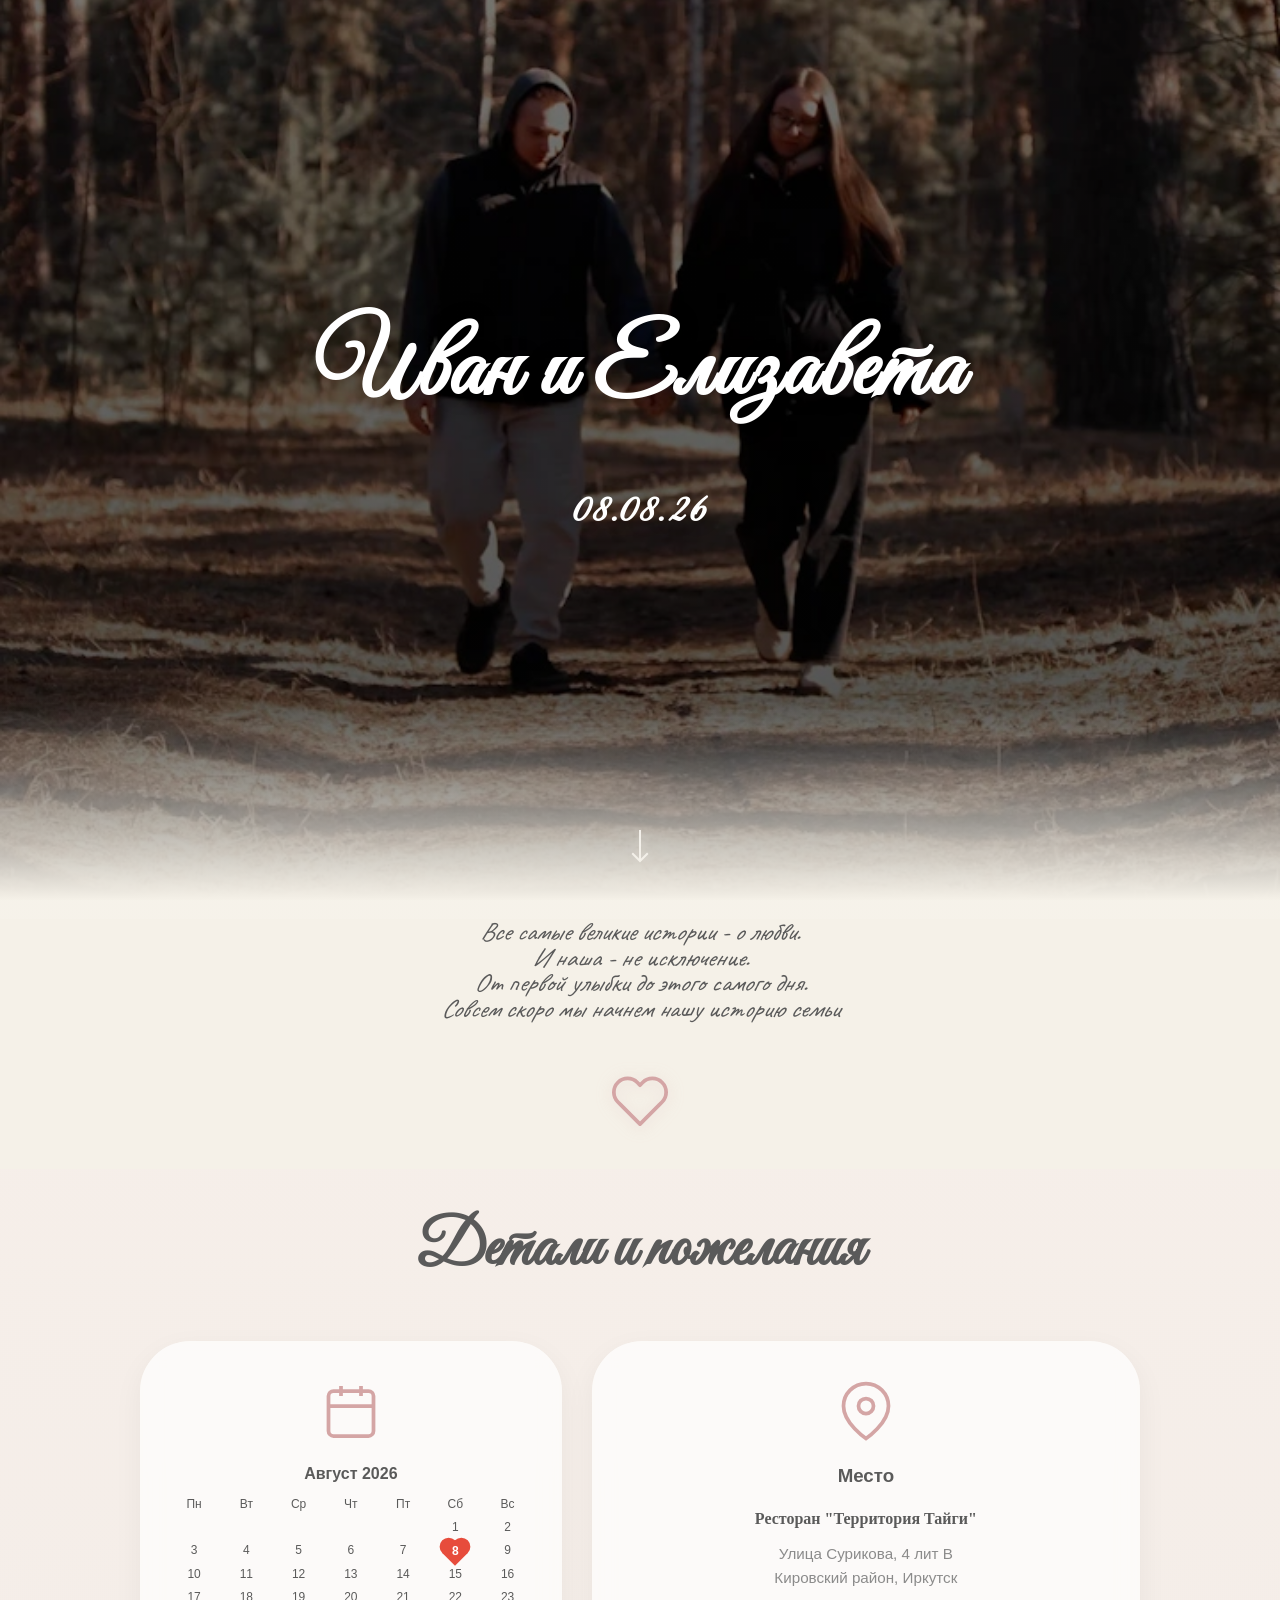
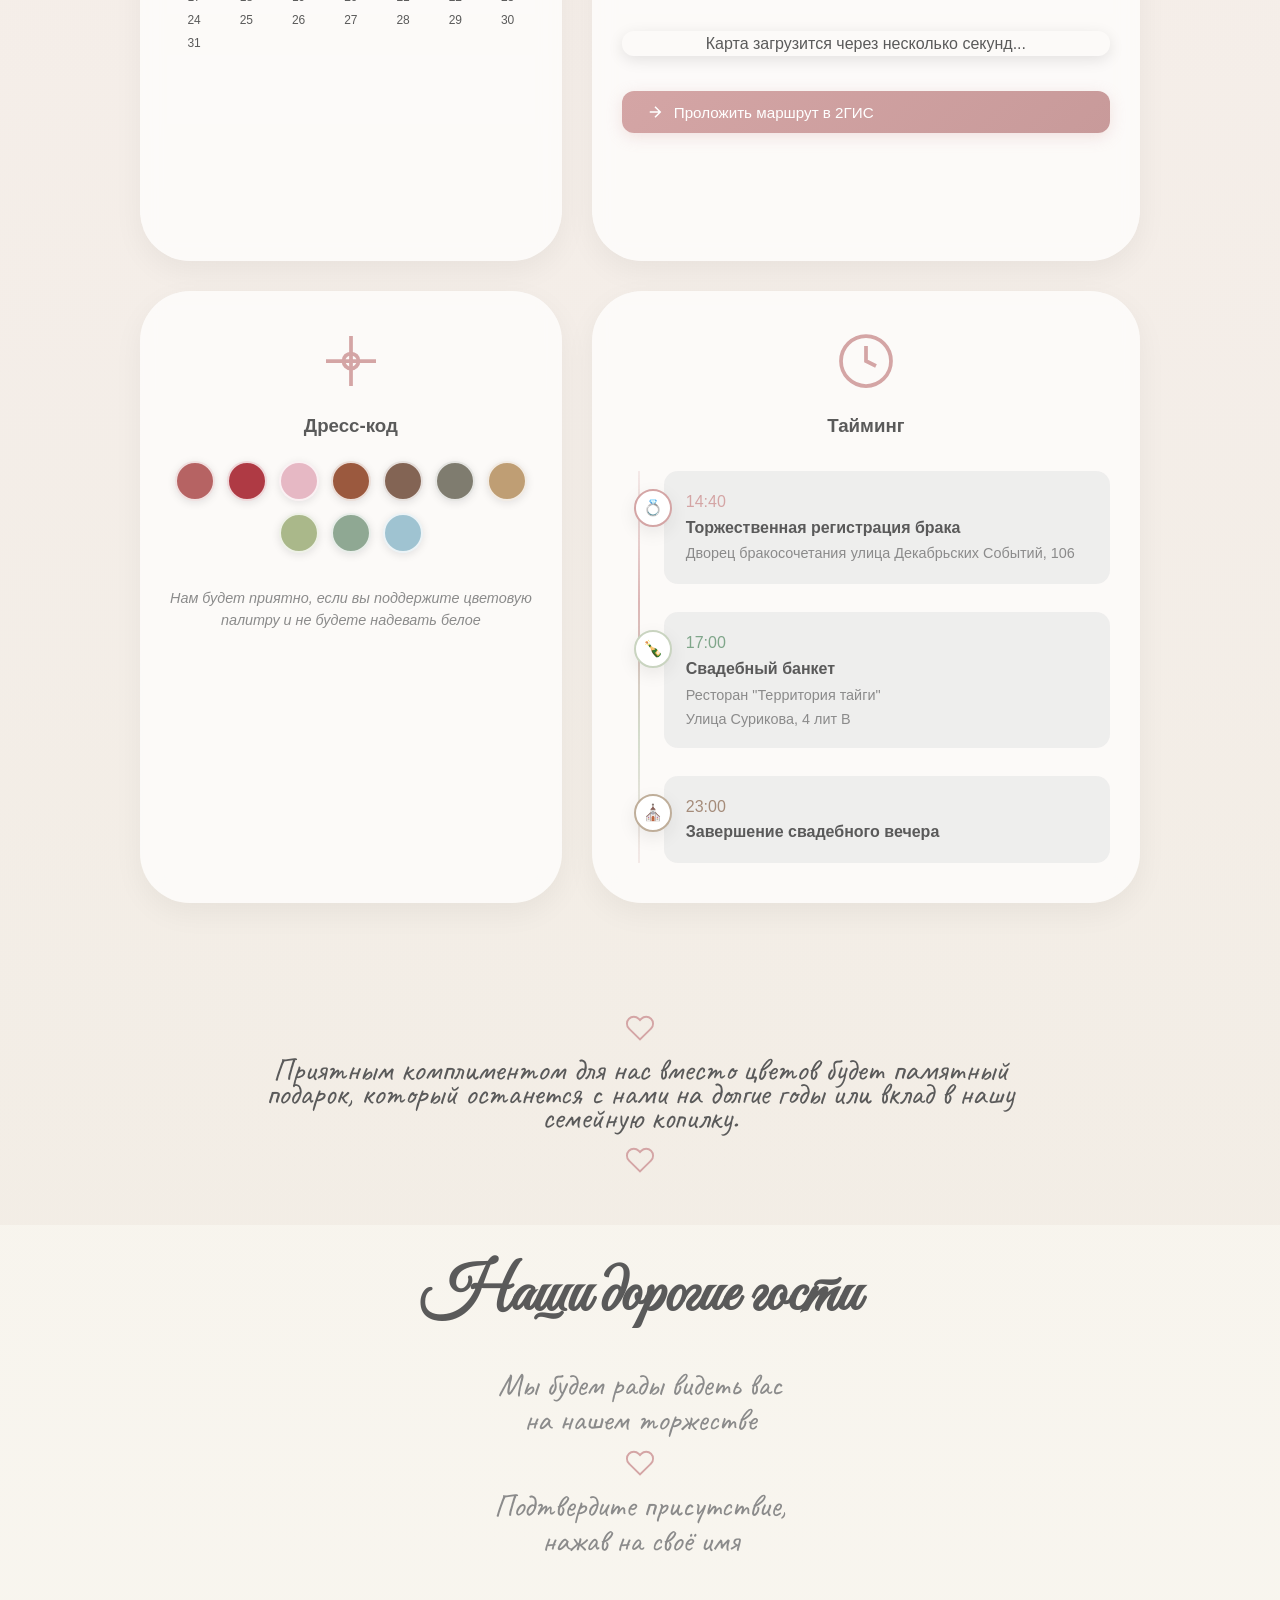
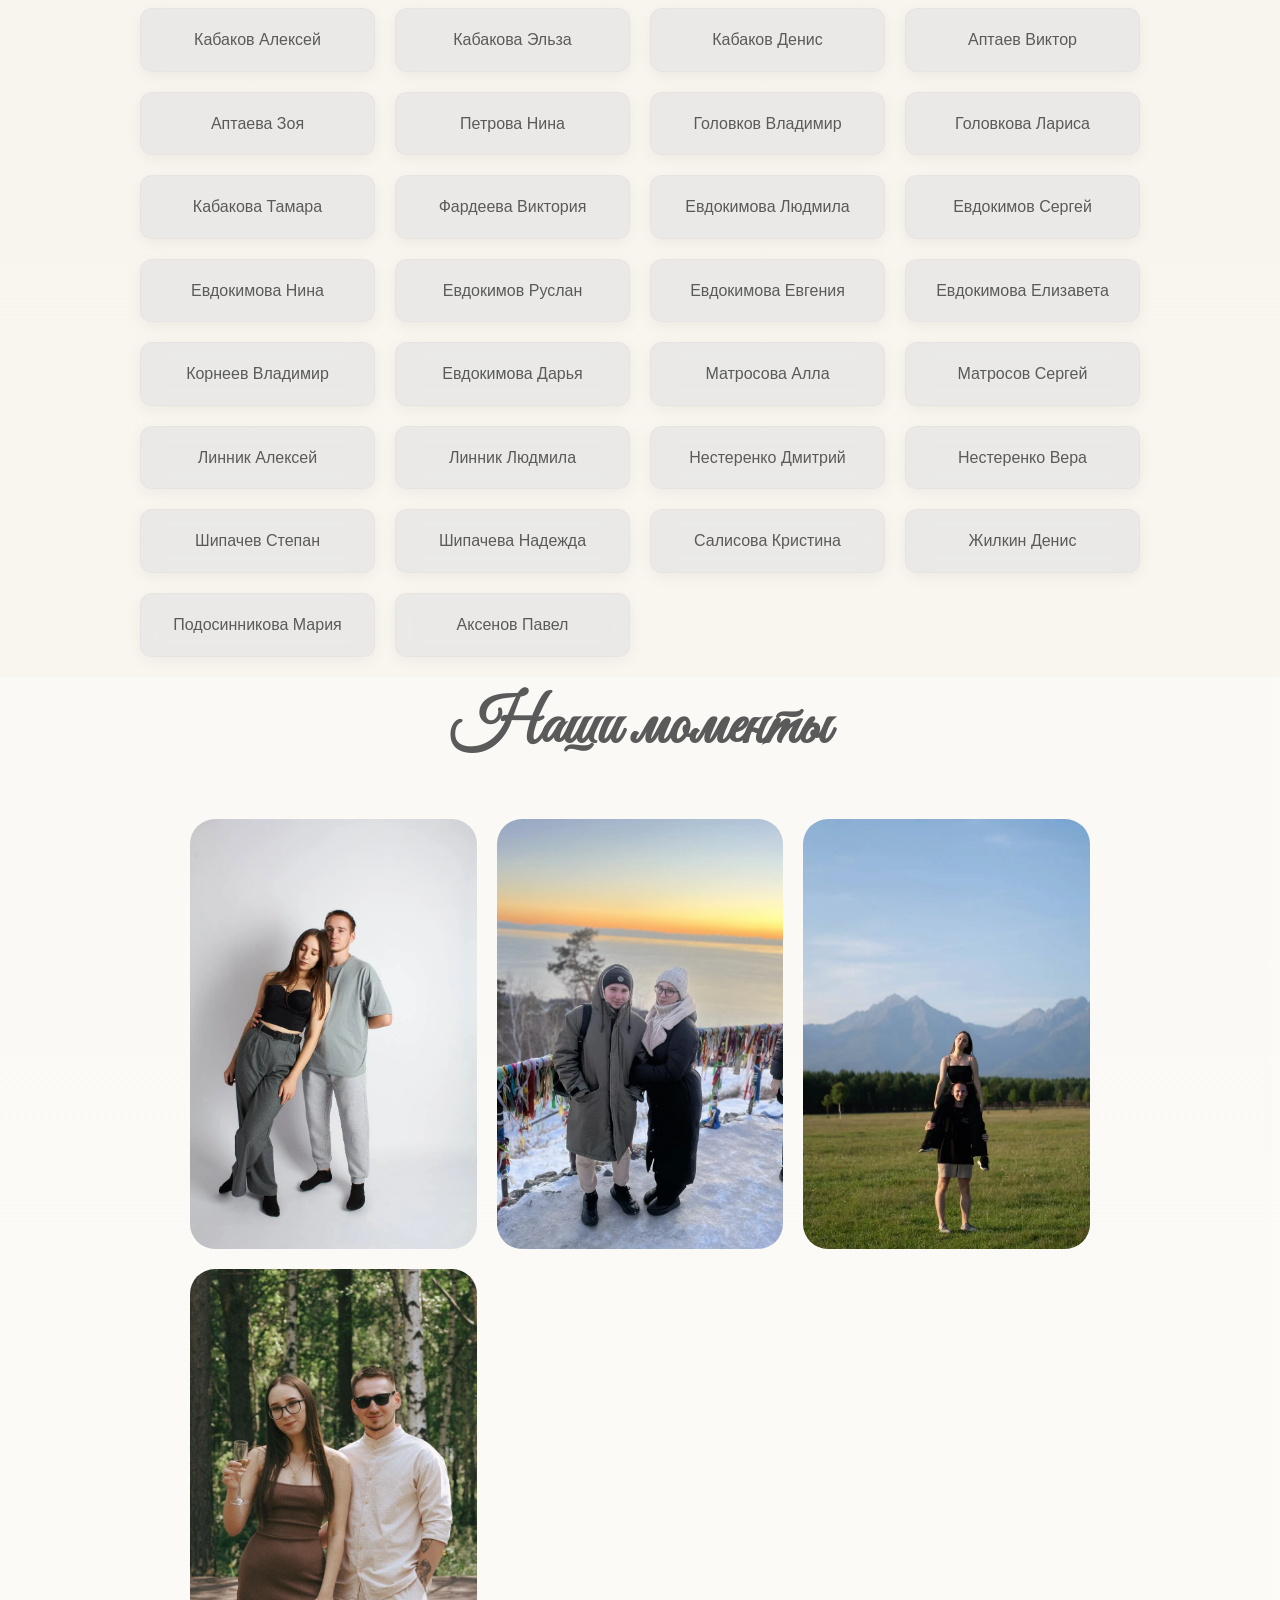
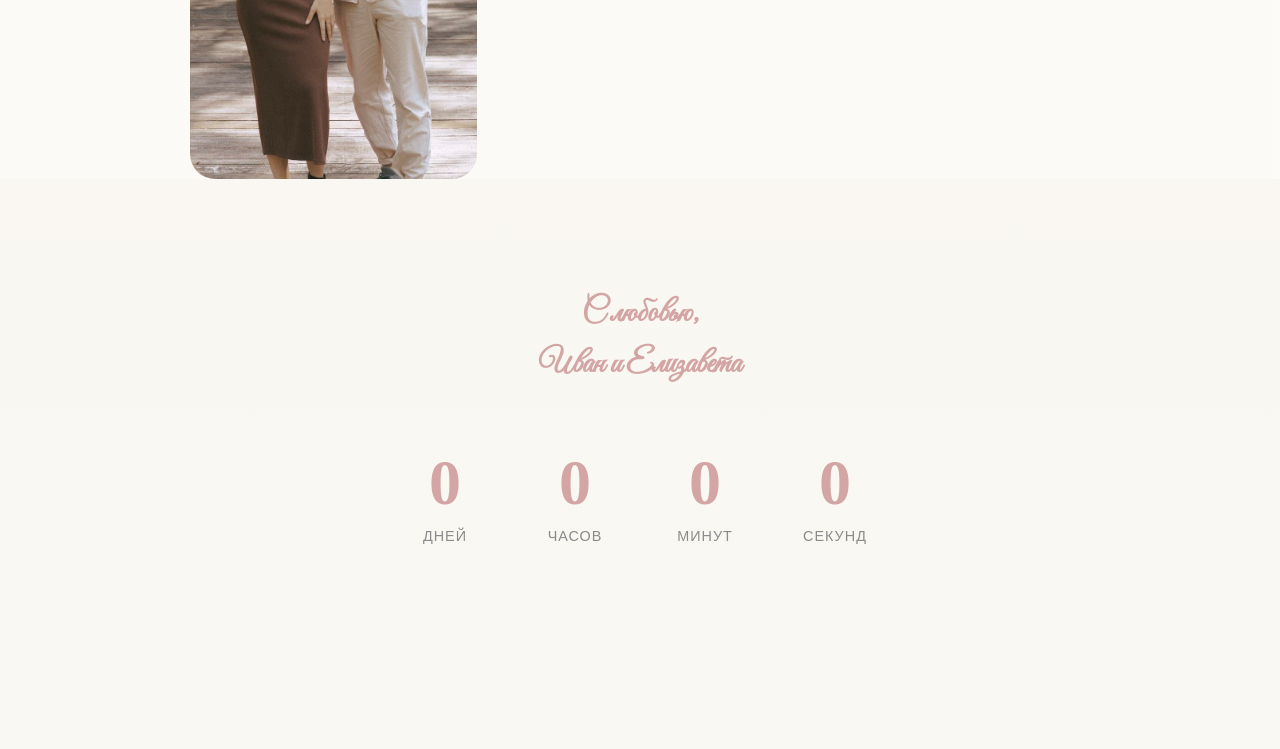
==== index.html @ 23b28333 "super optim" ====
<!DOCTYPE html>
<html lang="ru">
<head>
    <meta charset="UTF-8">
    <meta name="viewport" content="width=device-width, initial-scale=1.0">
    <title>Иван & Елизавета | 08.08.26</title>
    <link rel="icon" href="data:,">
    <link rel="stylesheet" href="styles.css?v=1">
    <link rel="preconnect" href="https://fonts.googleapis.com">
    <link rel="preconnect" href="https://fonts.gstatic.com" crossorigin>
    <link 
    href="https://fonts.googleapis.com/css2?family=Caveat:wght@400..700&family=Cedarville+Cursive&family=Great+Vibes&display=swap" 
    rel="stylesheet"
    >
    <link 
    rel="preload" 
    as="image" 
    href="images/hero-poster-m.webp" 
    media="(max-width: 767px)"
    fetchpriority="high"
>
</head>
<body>
    <!-- Декоративные элементы -->
    <div class="floating-petals">
        <div class="petal petal-1"></div>
        <div class="petal petal-2"></div>
        <div class="petal petal-3"></div>
        <div class="petal petal-4"></div>
        <div class="petal petal-5"></div>
    </div>
    
    <!-- Декоративные сердечки -->
<div class="floating-hearts"></div>

    <!-- Hero Section -->
    <section class="hero" id="hero">
        <div class="hero-image-wrapper">
            <video
                class="hero-video"
                autoplay
                muted
                loop
                playsinline
                preload="metadata"
                poster="images/hero-poster-m.webp"
                data-poster-desktop="images/hero-poster-pc.webp"
                data-poster-mobile="images/hero-poster-m.webp"
            >
               <source 
                    src="videos/mobil-v.mp4" 
                    type="video/mp4" 
                    media="(max-width: 767px)"
                >

                <source 
                    src="videos/pc-v.mp4" 
                    type="video/mp4" 
                    media="(min-width: 768px)"
                >
            </video>
            <div class="hero-overlay"></div>
        </div>
        <div class="hero-content">
            <h1 class="hero-names">Иван и Елизавета</h1>
            <p class="hero-date">08.08.26</p>
        </div>
        <div class="scroll-indicator">
            <div class="scroll-arrow"></div>
        </div>
        <div class="hero-gradient-transition"></div>
    </section>

    <!-- История пары -->
    <section class="story" id="story">
        <div class="container">
            <div class="story-content">
                <div class="story-text">
                    <p class="story-quote">Все самые великие истории - о любви.<br>
                    И наша - не исключение.<br>
                    От первой улыбки до этого самого дня.<br>
                    Совсем скоро мы начнем нашу историю семьи</p>
                </div>
            </div>
            <div class="story-heart">
                <svg viewBox="0 0 24 24" fill="none" stroke="currentColor" stroke-width="1.5" stroke-linecap="round" stroke-linejoin="round">
                    <path d="M20.84 4.61a5.5 5.5 0 0 0-7.78 0L12 5.67l-1.06-1.06a5.5 5.5 0 0 0-7.78 7.78l1.06 1.06L12 21.23l7.78-7.78 1.06-1.06a5.5 5.5 0 0 0 0-7.78z"/>
                </svg>
            </div>
        </div>
    </section>

    <!-- Детали свадьбы -->
    <section class="details" id="details">
            <h2 class="section-title">Детали и пожелания</h2>
            <div class="details-grid">
                <div class="detail-card">
                    <div class="detail-icon">
                        <svg viewBox="0 0 24 24" fill="none" stroke="currentColor" stroke-width="1.5">
                            <rect x="3" y="4" width="18" height="18" rx="2" ry="2"></rect>
                            <line x1="16" y1="2" x2="16" y2="6"></line>
                            <line x1="8" y1="2" x2="8" y2="6"></line>
                            <line x1="3" y1="10" x2="21" y2="10"></line>
                        </svg>
                    </div>
<div class="calendar">
<div class="calendar-header">Август 2026</div>
<div class="calendar-grid">
    <div>Пн</div>
    <div>Вт</div>
    <div>Ср</div>
    <div>Чт</div>
    <div>Пт</div>
    <div>Сб</div>
    <div>Вс</div>

    <!-- смещение -->
    <div></div>
    <div></div>
    <div></div>
    <div></div>
    <div></div>

    <div>1</div>
    <div>2</div>

    <div>3</div>
    <div>4</div>
    <div>5</div>
    <div>6</div>
    <div>7</div>

<div class="heart-day"> <span style="
    margin-top: -3px;
    margin-left: 2px;
">8</span>
</div>

    <div>9</div>
    <div>10</div>
    <div>11</div>
    <div>12</div>
    <div>13</div>
    <div>14</div>
    <div>15</div>

    <div>16</div>
    <div>17</div>
    <div>18</div>
    <div>19</div>
    <div>20</div>
    <div>21</div>
    <div>22</div>

    <div>23</div>
    <div>24</div>
    <div>25</div>
    <div>26</div>
    <div>27</div>
    <div>28</div>
    <div>29</div>

    <div>30</div>
    <div>31</div>
</div>
</div>
</div>
                <div class="detail-card detail-card-location">
                    <div class="detail-icon">
                        <svg viewBox="0 0 24 24" fill="none" stroke="currentColor" stroke-width="1.5">
                            <path d="M21 10c0 7-9 13-9 13s-9-6-9-13a9 9 0 0 1 18 0z"></path>
                            <circle cx="12" cy="10" r="3"></circle>
                        </svg>
                    </div>
                    <h3>Место</h3>
                    <p class="location-name">Ресторан "Территория Тайги"</p>
                    <p class="location-address">
                        Улица Сурикова, 4 лит В<br>
                        Кировский район, Иркутск
                    </p>
                        <div class="location-map" id="mapContainer">
                            <div class="map-placeholder">
                                Карта загрузится через несколько секунд...
                            </div>
                        </div> 
                    <a href="https://2gis.ru/irkutsk/inside/70030076164186429/firm/70000001052932371?m=104.269697%2C52.287917%2F20" 
                        target="_blank" 
                        rel="noopener noreferrer" 
                        class="route-link">
                        <svg viewBox="0 0 24 24" fill="none" stroke="currentColor" stroke-width="2">
                            <path d="M5 12h14M12 5l7 7-7 7"></path>
                        </svg>
                        <span>Проложить маршрут в 2ГИС</span>
                    </a>
                </div>
                <div class="detail-card detail-card-dresscode">
                    <div class="detail-icon">
                        <svg viewBox="0 0 24 24" fill="none" stroke="currentColor" stroke-width="1.5">
                            <path d="M12 2v20M2 12h20"></path>
                            <circle cx="12" cy="12" r="3"></circle>
                        </svg>
                    </div>
                    <h3>Дресс-код</h3>
<div class="dresscode-colors">
    <div class="color-swatch" style="background: #b66363;"></div>
    <div class="color-swatch" style="background: #af3a44;"></div>
    <div class="color-swatch" style="background: #e6b8c4;"></div>
    <div class="color-swatch" style="background: #9b593e;"></div>
    <div class="color-swatch" style="background: #836454;"></div>

    <div class="color-swatch" style="background: #7f7c6f;"></div>
    <div class="color-swatch" style="background: #bf9e74;"></div>

    <div class="color-swatch" style="background: #aab88a;"></div>
    <div class="color-swatch" style="background: #8fa893;"></div>
    <div class="color-swatch" style="background: #9fc3d1;"></div>
    </div>
        <p class="dresscode-note">Нам будет приятно, если вы поддержите цветовую палитру и не будете надевать белое</p>
                </div>
                <div class="detail-card detail-card-timing">
                    <div class="detail-icon">
                        <svg viewBox="0 0 24 24" fill="none" stroke="currentColor" stroke-width="1.5">
                            <circle cx="12" cy="12" r="10"></circle>
                            <polyline points="12 6 12 12 16 14"></polyline>
                        </svg>
                    </div>
                    <h3>Тайминг</h3>
                    <div class="timing-list">
                        <div class="timing-item">
                            <span class="timing-time">14:40</span>
                            <span class="timing-event"> <strong>Торжественная регистрация брака </strong></span>
                    
                            <span class="timing-line">Дворец бракосочетания</span>
                            <span class="timing-line">улица Декабрьских Событий, 106</span>
                        </div>
                        <div class="timing-item">
                        <span class="timing-time">17:00</span>
                        <div class="timing-event"> <strong>Свадебный банкет</strong>
                    
                        <span class="timing-line">Ресторан "Территория тайги"</span>
                    
                        <span class="timing-line">Улица Сурикова, 4 лит В</span>
                    </div>
                </div>
                        <div class="timing-item">
                            <span class="timing-time">23:00</span>
                            <span class="timing-event"><strong>Завершение свадебного вечера</strong></span>
                        </div>
                    </div>
                </div>
            </div>
            <div class="gift-wishes">
                <div class="mini-heart">
    <svg viewBox="0 0 24 24" fill="none" stroke="currentColor" stroke-width="1.5">
        <path d="M20.84 4.61a5.5 5.5 0 0 0-7.78 0L12 5.67l-1.06-1.06a5.5 5.5 0 0 0-7.78 7.78l1.06 1.06L12 21.23l7.78-7.78 1.06-1.06a5.5 5.5 0 0 0 0-7.78z"/>
    </svg>
</div>
                <p class="handwritten">Приятным комплиментом для нас вместо цветов будет памятный подарок, который останется с нами на долгие годы или вклад в нашу семейную копилку.</p>
                <div class="mini-heart">
    <svg viewBox="0 0 24 24" fill="none" stroke="currentColor" stroke-width="1.5">
        <path d="M20.84 4.61a5.5 5.5 0 0 0-7.78 0L12 5.67l-1.06-1.06a5.5 5.5 0 0 0-7.78 7.78l1.06 1.06L12 21.23l7.78-7.78 1.06-1.06a5.5 5.5 0 0 0 0-7.78z"/>
    </svg>
</div>
        </div>
    </section>

    <!-- Список гостей -->
    <section class="guests" id="guests">
        <div class="container">
            <h2 class="section-title">Наши дорогие гости</h2>
            <p class="guests-subtitle" style="margin-bottom: 0;">Мы будем рады видеть вас <br> на нашем торжестве </p>
        <div class="mini-heart">
    <svg viewBox="0 0 24 24" fill="none" stroke="currentColor" stroke-width="1.5">
        <path d="M20.84 4.61a5.5 5.5 0 0 0-7.78 0L12 5.67l-1.06-1.06a5.5 5.5 0 0 0-7.78 7.78l1.06 1.06L12 21.23l7.78-7.78 1.06-1.06a5.5 5.5 0 0 0 0-7.78z"/>
    </svg>
</div>
            <p class="guests-subtitle"> Подтвердите присутствие,<br> нажав на своё имя</p>
            <div class="guests-list">
                <div class="guest-item" data-guest="Кабаков Алексей">Кабаков Алексей</div>
                <div class="guest-item" data-guest="Кабакова Эльза">Кабакова Эльза</div>
                <div class="guest-item" data-guest="Кабаков Денис">Кабаков Денис</div>
                <div class="guest-item" data-guest="Аптаев Виктор">Аптаев Виктор</div>
                <div class="guest-item" data-guest="Аптаева Зоя">Аптаева Зоя</div>
                <div class="guest-item" 
                data-guest="Петрова Нина">Петрова Нина</div>
                <div class="guest-item" data-guest="Головков Владимир">Головков Владимир</div>
                <div class="guest-item" data-guest="Головкова Лариса">Головкова Лариса</div>
                <div class="guest-item" data-guest="Кабакова Тамара">Кабакова Тамара</div>
                <div class="guest-item" data-guest="Фардеева Виктория">Фардеева Виктория</div>
                <div class="guest-item" data-guest="Евдокимова Людмила">Евдокимова Людмила</div>
                <div class="guest-item" data-guest="Евдокимов Сергей">Евдокимов Сергей</div>
                <div class="guest-item" data-guest="Евдокимова Нина">Евдокимова Нина</div>
                <div class="guest-item" data-guest="Евдокимов Руслан">Евдокимов Руслан</div>
                <div class="guest-item" data-guest="Евдокимова Евгения">Евдокимова Евгения</div>
                <div class="guest-item" data-guest="Евдокимова Елизавета">Евдокимова Елизавета</div>
                <div class="guest-item" data-guest="Корнеев Владимир">Корнеев Владимир</div>
                <div class="guest-item" data-guest="Евдокимова Дарья">Евдокимова Дарья</div>
                <div class="guest-item" data-guest="Матросова Алла">Матросова Алла</div>
                <div class="guest-item" data-guest="Матросов Сергей">Матросов Сергей</div>
                <div class="guest-item" data-guest="Линник Алексей">Линник Алексей</div>
                <div class="guest-item" data-guest="Линник Людмила">Линник Людмила</div>
                <div class="guest-item" data-guest="Нестеренко Дмитрий">Нестеренко Дмитрий</div>
                <div class="guest-item" data-guest="Нестеренко Вера">Нестеренко Вера</div>
                <div class="guest-item" data-guest="Шипачев Степан">Шипачев Степан</div>
                <div class="guest-item" data-guest="Шипачева Надежда">Шипачева Надежда</div>
                <div class="guest-item" data-guest="Салисова Кристина">Салисова Кристина</div>
                <div class="guest-item" data-guest="Жилкин Денис">Жилкин Денис</div>
                <div class="guest-item" data-guest="Подосинникова Мария">Подосинникова Мария</div>
                <div class="guest-item" data-guest="Аксенов Павел">Аксенов Павел</div>
            </div>
        </div>
    </section>

    <!-- Модальное окно подтверждения -->
       

    <div class="modal-overlay" id="guestModal">
        <div class="modal-content">
            <button class="modal-close" id="closeModal">&times;</button>
            <h3 class="modal-title">Подтверждение присутствия</h3>
            <p class="modal-guest-name" id="modalGuestName"></p>
            <form class="modal-form" id="guestConfirmForm" method="POST">
            <div class="form-group">
                <input 
                    type="tel"
                    id="guestPhone"
                    name="guestPhone"
                    placeholder="+7 (___) ___-__-__"
                    inputmode="tel"
                    autocomplete="tel"
                    required
                >
                </div>
                <div class="form-group">
                    <label class="form-label">1. Вы сможете присутствовать на торжестве?</label>
                    <div class="radio-group">
                        <label class="radio-label">
                            <input type="radio" name="attendance" value="yes" required>
                            <span>Да, обязательно приду</span>
                        </label>
                        <label class="radio-label">
                            <input type="radio" name="attendance" value="no" required>
                            <span>К сожалению, не смогу</span>
                        </label>
                    </div>
                </div>
                <div class="form-group">
                    <label class="form-label">2. Что из напитков предпочитаете?</label>
                    <div class="checkbox-group">
                        <label class="checkbox-label">
                            <input type="checkbox" name="drinks" value="champagne">
                            <span>Шампанское</span>
                        </label>
                        <label class="checkbox-label">
                            <input type="checkbox" name="drinks" value="white-wine">
                            <span>Белое вино</span>
                        </label>
                        <label class="checkbox-label">
                            <input type="checkbox" name="drinks" value="red-wine">
                            <span>Красное вино</span>
                        </label>
                        <label class="checkbox-label">
                            <input type="checkbox" name="drinks" value="vodka">
                            <span>Водка</span>
                        </label>
                        <label class="checkbox-label">
                            <input type="checkbox" name="drinks" value="whiskey">
                            <span>Виски</span>
                        </label>
                        <label class="checkbox-label">
                            <input type="checkbox" name="drinks" value="cognac">
                            <span>Коньяк</span>
                        </label>
                        <label class="checkbox-label">
                            <input type="checkbox" name="drinks" value="no-alcohol">
                            <span>Не пью</span>
                        </label>
                    </div>
                </div>
                <button type="submit" class="submit-btn">Подтвердить присутствие</button>
            </form>
        </div>
    </div>

<!-- Галерея -->
<section class="gallery" id="gallery">
    <div class="container">
        <h2 class="section-title">Наши моменты</h2>

        <div class="gallery-grid">
            <div class="gallery-item">
                <img src="images/photo1.webp" alt="Фото 1" loading="lazy" decoding="async">
            </div>
            <div class="gallery-item">
                <img src="images/photo2.webp" alt="Фото 2" loading="lazy" decoding="async">
            </div>
            <div class="gallery-item">
                <img src="images/photo3.webp" alt="Фото 3" loading="lazy" decoding="async">
            </div>
            <div class="gallery-item">
                <img src="images/photo4.webp" alt="Фото 4" loading="lazy" decoding="async">
            </div>
            <div class="gallery-item">
                <img src="images/photo5.webp" alt="Фото 5" loading="lazy" decoding="async">
            </div>
            <div class="gallery-item">
                <img src="images/photo6.webp" alt="Фото 6" loading="lazy" decoding="async">
            </div>
        </div>
    </div>
</section>
    
<!-- Благодарность -->
    <section class="thanks" id="thanks">
        <div class="container">
            <div class="thanks-content">

                <p class="thanks-signature">С любовью,<br>Иван и Елизавета</p>
            </div>
            <div class="countdown" id="countdown">
                <div class="countdown-item">
                    <span class="countdown-number" id="days">0</span>
                    <span class="countdown-label">дней</span>
                </div>
                <div class="countdown-item">
                    <span class="countdown-number" id="hours">0</span>
                    <span class="countdown-label">часов</span>
                </div>
                <div class="countdown-item">
                    <span class="countdown-number" id="minutes">0</span>
                    <span class="countdown-label">минут</span>
                </div>
                <div class="countdown-item">
                    <span class="countdown-number" id="seconds">0</span>
                    <span class="countdown-label">секунд</span>
                </div>
            </div>
        </div>
</section>
    <script src="supabase.js" defer></script>
    <script src="script.min.js?v=8" defer></script>
</body>
</html>
---- styles.css ----
/* Общие стили и переменные */
:root {
    --cream: #F5F1E8;
    --powder-pink: #F4E6E7;
    --beige: #E8DDD4;
    --sage: #C9D4C0;
    --warm-gray: #D4C5B9;
    --text-dark: #5A5A5A;
    --text-light: #8B8B8B;
    --accent: #D4A5A5;
}

html, body {
    overflow-x: hidden;
}

* {
    margin: 0;
    padding: 0;
    box-sizing: border-box;
}

html {
    scroll-behavior: smooth;
}

body {
    font-family: 'Inter', sans-serif;
    color: var(--text-dark);
    background: linear-gradient(180deg, var(--cream) 0%, #FAF8F3 100%);
    line-height: 1.6;
    overflow-x: hidden;
}


/* Декоративные лепестки */
.floating-petals {
    position: fixed;
    width: 100%;
    height: 100%;
    pointer-events: none;
    z-index: 1;
    overflow: hidden;
}

.petal {
    position: absolute;
    width: 20px;
    height: 20px;
    background: linear-gradient(135deg, var(--powder-pink), var(--accent));
    border-radius: 50% 0 50% 50%;
    opacity: 0.3;
    animation: float 20s infinite ease-in-out;
}

.petal-1 {
    left: 10%;
    animation-delay: 0s;
    animation-duration: 25s;
}

.petal-2 {
    left: 30%;
    animation-delay: 5s;
    animation-duration: 30s;
}

.petal-3 {
    left: 50%;
    animation-delay: 10s;
    animation-duration: 28s;
}

.petal-4 {
    left: 70%;
    animation-delay: 15s;
    animation-duration: 32s;
}

.petal-5 {
    left: 90%;
    animation-delay: 20s;
    animation-duration: 27s;
}

@keyframes float {
    0%, 100% {
        transform: translateY(100vh) rotate(0deg);
        opacity: 0;
    }
    10% {
        opacity: 0.3;
    }
    90% {
        opacity: 0.3;
    }
    100% {
        transform: translateY(-100px) rotate(360deg);
        opacity: 0;
    }
}

/* Декоративные сердечки */
.floating-hearts {
    position: fixed;
    width: 100%;
    height: 100%;
    pointer-events: none;
    z-index: 1;
    overflow: hidden;
}

.heart {
    position: absolute;
    color: var(--accent);
    opacity: 0.3 !important;
    animation: floatHeart 25s infinite ease-in-out;
}

.heart svg {
    width: 30px;
    height: 30px;
    filter: drop-shadow(0 2px 4px rgba(255, 0, 0, 0.3));
}

@keyframes floatHeart {
    0%, 100% {
        transform: translateY(100vh) rotate(0deg) scale(0.8);
        opacity: 0;
    }
    10% {
        opacity: 0.15;
    }
    90% {
        opacity: 0.15;
    }
    100% {
        transform: translateY(-100px) rotate(360deg) scale(1.2);
        opacity: 0;
    }
}

/* Hero Section */
.hero {
    
    min-height: 100vh;
    display: flex;
    flex-direction: column;
    justify-content: center;
    align-items: center;
    text-align: center;
    position: relative;
    padding: 40px 20px;
    z-index: 2;
    overflow: hidden;
}

.hero-image-wrapper {
    position: absolute;
    top: 50%;
    left: 50%;
    transform: translate(-50%, -50%);
    width: 100%;
    height: 100%;
    z-index: 1;
    background: linear-gradient(135deg, 
        rgba(245, 241, 232, 0.9) 0%, 
        rgba(244, 230, 231, 0.7) 50%, 
        rgba(232, 221, 212, 0.9) 100%);
}

.hero-image,
.hero-video {
    width: 100%;
    height: 100%;
    object-fit: cover;
    object-position: center;
    animation: fadeIn 1.5s ease-out;
    transition: transform 0.3s ease-out;
}


.hero-overlay {
    position: absolute;
    top: 0;
    left: 0;
    width: 100%;
    height: 100%;
    background: linear-gradient(
        180deg,
        rgba(0, 0, 0, 0.4) 0%,
        rgba(0, 0, 0, 0.5) 50%,
        rgba(0, 0, 0, 0.6) 100%
    );
    z-index: 2;
}

.hero-content {
    position: relative;
    z-index: 3;
    animation: fadeInUp 1.2s ease-out;
}

.hero-names {
    margin-top: -30px;
    transform: translateY(-10px);
    font-family: 'Great Vibes', cursive;
    font-size: clamp(3rem, 8vw, 6rem);
    font-weight: 700;
    color: #FFFFFF;
    margin-bottom: 20px;
    letter-spacing: 2px;
    text-shadow: 0 2px 20px rgba(0, 0, 0, 0.3);
}

.hero-divider {
    width: 100px;
    height: 2px;
    background: linear-gradient(90deg, transparent, rgba(255, 255, 255, 0.8), transparent);
    margin: 30px auto;
    animation: expand 1.5s ease-out 0.5s both;
    box-shadow: 0 0 10px rgba(255, 255, 255, 0.3);
}

@keyframes expand {
    from {
        width: 0;
    }
    to {
        width: 100px;
    }
}

.hero-date {
    font-family: 'Great Vibes', serif;
    font-size: clamp(1.5rem, 4vw, 2.5rem);
    color: #FFFFFF;
    margin-bottom: 20px;
    font-weight: 600;
    letter-spacing: 3px;
    text-shadow: 0 2px 15px rgba(0, 0, 0, 0.3);
}

.hero-subtitle {
    font-size: clamp(1rem, 2vw, 1.2rem);
    color: rgba(255, 255, 255, 0.95);
    font-weight: 300;
    max-width: 600px;
    margin: 0 auto;
    text-shadow: 0 2px 10px rgba(0, 0, 0, 0.3);
}

.hero-invitation {
    white-space: normal;
    font-size: clamp(1.1rem, 2vw, 1.4rem);
    color: rgba(255, 255, 255, 0.95);
    font-weight: 300;
    max-width: 900px;
    margin: 10px auto 0;
    text-shadow: 0 2px 10px rgba(0, 0, 0, 0.3);
    line-height: 1;
    text-transform: none;
    letter-spacing: 0.5px;
}

.handwritten {
    font-family: 'Caveat', cursive;
    font-size: 2rem;
    line-height: 1.5rem !important;
    display: block;
    margin: 10px 0;
}

.mini-heart {
    display: flex;
    justify-content: center;
    margin: 10px 0;
    color: var(--accent);
    animation: heartbeat 2s ease-in-out infinite;
}

.mini-heart svg {
    width: 30px;
    height: 30px;
}

.scroll-indicator {
    position: absolute;
    bottom: 40px;
    left: 50%;
    transform: translateX(-50%);
    animation: bounce 2s infinite;
    z-index: 3;
}

.scroll-arrow {
    width: 2px;
    height: 30px;
    background: rgba(255, 255, 255, 0.9);
    margin: 0 auto;
    position: relative;
    box-shadow: 0 0 10px rgba(255, 255, 255, 0.5);
}

.scroll-arrow::after {
    content: '';
    position: absolute;
    bottom: 0;

    left: 58%;
    width: 10px;
    height: 10px;
    border-right: 2px solid rgba(255, 255, 255, 0.9);
    border-bottom: 2px solid rgba(255, 255, 255, 0.9);
    transform: translateX(-50%) rotate(45deg);
}

@keyframes bounce {
    0%, 100% {
        transform: translateX(-50%) translateY(0);
    }
    50% {
        transform: translateX(-50%) translateY(10px);
    }
}

/* Плавный переход от hero к следующей секции */
.hero-gradient-transition {
    position: absolute;
    bottom: 0;
    left: 0;
    width: 100%;
    height: 200px;
    background: linear-gradient(
        180deg,
        transparent 0%,
        rgba(245, 241, 232, 0.3) 30%,
        rgba(245, 241, 232, 0.6) 60%,
        rgba(245, 241, 232, 0.9) 90%,
        var(--cream) 100%
    );
    z-index: 4;
    pointer-events: none;
}

@keyframes fadeIn {
    from {
        opacity: 0;
    }
    to {
        opacity: 1;
    }
}

/* Секции */
section {
    padding-top: 0;
    position: relative;
    z-index: 2;
}

.section-title {
    font-family: 'Great Vibes', cursive;
    font-size: clamp(2.5rem, 5vw, 4rem);
    text-align: center;
    color: var(--text-dark);
    margin-bottom: 20px;
    margin-top: 20px;
    font-weight: 600;
    opacity: 0;
    transform: translateY(30px);
    transition: all 0.8s ease-out;
}

.section-title.visible {
    opacity: 1;
    transform: translateY(0);
}

/* История */
.story {
    background: var(--cream);
    position: relative;
    margin-top: -1px;
    padding-bottom: 10px;
}

.details {
    padding-top: 10px;
}

.story-content {
    max-width: 800px;
    margin: 0 auto;
    opacity: 0;
    transform: translateY(30px);
    transition: all 0.8s ease-out;
}

.story-content.visible {
    opacity: 1;
    transform: translateY(0);
}

.story-text p.story-quote {
    font-family: 'Caveat', cursive;
    font-size: clamp(1.5rem, 2.5vw, 1.6rem);
    line-height: 1 !important;
    color: var(--text-dark);
    text-align: center;
    font-weight: 400;
    font-style: italic;
    margin-top: 20px;
}
.story-heart {
    text-align: center;
    margin: 40px 0;
    color: var(--accent);
}

.story-heart svg {
    width: 60px;
    height: 60px;
    filter: drop-shadow(0 2px 8px rgba(212, 165, 165, 0.3));
    margin-top: 10px;     /* меньше сверху */
    margin-bottom: -20px; /* тянем сердечко вниз к деталям */
    animation: heartbeat 2s ease-in-out infinite;
    color: var(--accent);
}

@keyframes heartbeat {
    0%, 100% {
        transform: scale(1);
    }
    50% {
        transform: scale(1.1);
    }
}

/* Детали свадьбы */
.details {
    background: linear-gradient(180deg, 
        rgba(244, 230, 231, 0.3) 0%, 
        rgba(232, 221, 212, 0.3) 100%);
}

.details-grid {
    display: grid;
    grid-template-columns: 1fr 1.3fr; /* ВАЖНО: правая колонка шире */
    grid-template-rows: auto auto;
    gap: 30px;

    max-width: 1000px;
    margin: 40px auto 0;
    align-items: stretch;
}

.detail-card {
    min-height: 300px;
    display: flex;
    flex-direction: column;
    background: rgba(255, 255, 255, 0.7);
    backdrop-filter: blur(10px);
    padding: 40px 30px;
    border-radius: 50px;
    text-align: center;
    box-shadow: 0 10px 30px rgba(0, 0, 0, 0.05);
    transition: all 0.4s ease;
    opacity: 0;
    transform: translateY(30px);
}

.detail-card.visible {
    opacity: 1;
    transform: translateY(0);
}

.detail-card:hover {
    transform: translateY(-10px);
    box-shadow: 0 15px 40px rgba(0, 0, 0, 0.1);
}

.detail-card:hover .timing-item {
    transform: translateX(0);
}

.detail-icon {
    width: 60px;
    height: 60px;
    margin: 0 auto 20px;
    color: var(--accent);
    display: flex;
    align-items: center;
    justify-content: center;
}

.detail-icon svg {
    width: 100%;
    height: 100%;
}

/* Тайминг */
.timing-list {
    position: relative;
    display: flex;
    flex-direction: column;
    gap: 28px;
    margin-top: 30px;
    padding-left: 42px;
}

/* центральная линия */
.timing-list::before {
    content: "";
    position: absolute;
    left: 16px;
    top: 0;
    bottom: 0;
    width: 2px;
    background: linear-gradient(
        to bottom,
        rgba(212,165,165,0.2),
        rgba(212,165,165,0.8),
        rgba(201,212,192,0.8),
        rgba(212,165,165,0.2)
    );
}

/* базовая карточка */
.timing-item {
    position: relative;
    padding: 18px 18px 18px 22px;
    background: rgba(231, 231, 231, 0.65);
    border-radius: 14px;
    transition: all 0.3s ease;
    text-align: left;
}

/* иконка (точка заменена) */
.timing-item::before {
    position: absolute;
    left: -30px;
    top: 18px;
    width: 34px;
    height: 34px;
    border-radius: 50%;
    display: flex;
    align-items: center;
    justify-content: center;
    font-size: 16px;
    background: white;
    box-shadow: 0 6px 18px rgba(0,0,0,0.08);
}

/* hover */
.timing-item:hover {
    transform: translateX(6px);
    background: rgba(255,255,255,0.9);
}

.timing-item:nth-child(1)::before {
    content: "💍";
    border: 2px solid #d4a5a5;
}
.timing-item:nth-child(1) .timing-time {
    color: #d4a5a5;
}

.timing-item:nth-child(2)::before {
    content: "🍾";
    border: 2px solid #c9d4c0;
}
.timing-item:nth-child(2) .timing-time {
    color: #7fa68a;
}

.timing-item:nth-child(3)::before {
    content: "⛪";
    border: 2px solid #bfae9a;
}
.timing-item:nth-child(3) .timing-time {
    color: #a58c7a;
}

.timing-event {
    display: flex;
    flex-direction: column;
    gap: 4px;
}

.timing-line {
    font-size: 0.9rem;
    color: var(--text-light);
    line-height: 1.4;
}

/* Место проведения */

.location-name {
    font-family: 'Playfair Display', serif;
    font-size: 1rem;
    color: var(--text-dark);
    font-weight: 600;
    margin: 15px 0 10px;
}

.location-address {
    font-size: 0.95rem;
    color: var(--text-light);
    line-height: 1.6;
    margin-bottom: 20px;
}

.location-map {
    width: 100%;
    margin: 20px 0;
    border-radius: 12px;
    overflow: hidden;
    box-shadow: 0 4px 15px rgba(0, 0, 0, 0.1);
    transition: all 0.3s ease;
}

.location-map:hover {
    box-shadow: 0 6px 20px rgba(0, 0, 0, 0.15);
}

.location-map iframe {
    display: block;
    width: 100%;
    border: none;
}

.route-link {
    display: inline-flex;
    align-items: center;
    gap: 10px;
    margin-top: 15px;
    padding: 12px 24px;
    background: linear-gradient(135deg, var(--accent) 0%, #C89A9A 100%);
    color: white;
    text-decoration: none;
    border-radius: 12px;
    font-size: 0.95rem;
    font-weight: 500;
    transition: all 0.3s ease;
    box-shadow: 0 4px 15px rgba(212, 165, 165, 0.3);
}

.route-link:hover {
    transform: translateY(-2px);
    box-shadow: 0 6px 20px rgba(212, 165, 165, 0.4);
    background: linear-gradient(135deg, #C89A9A 0%, var(--accent) 100%);
}

.route-link:active {
    transform: translateY(0);
}

.route-link svg {
    width: 18px;
    height: 18px;
    stroke: white;
}

.route-link span {
    line-height: 1;
}

/* Дресс-код */
.detail-card-dresscode {
    grid-column: span 1;
}


.dresscode-colors {
    display: flex;
    justify-content: center;
    gap: 12px;
    margin: 20px 0;
    flex-wrap: wrap;
}

.color-swatch {
    width: 40px;
    height: 40px;
    border-radius: 50%;
    border: 2px solid rgba(255, 255, 255, 0.8);
    box-shadow: 0 2px 8px rgba(0, 0, 0, 0.1);
    transition: all 0.3s ease;
    cursor: pointer;
}

.color-swatch:hover {
    transform: scale(1.15);
    box-shadow: 0 4px 12px rgba(0, 0, 0, 0.2);
}

.dresscode-note {
    font-size: 0.9rem;
    color: var(--text-light);
    font-style: italic;
    margin-top: 15px;
    line-height: 1.5;
}

@media (max-width: 768px) {
    .detail-card-location {
        grid-column: span 1;
    }
    
    .detail-card-dresscode {
        grid-column: span 1;
    }
    
    .location-map {
        margin: 15px 0;
    }
    
    .location-map iframe {
        height: 200px;
    }
    
    .route-link {
        padding: 10px 20px;
        font-size: 0.9rem;
    }
    
    .timing-list {
        gap: 15px;
    }
    
    .timing-item {
        padding: 12px;
    }
    
    .timing-time {
        font-size: 1.1rem;
    }
    
    .dresscode-colors {
        gap: 10px;
    }
    
    .color-swatch {
        width: 35px;
        height: 35px;
    }
}

.detail-card:nth-child(1) {
    grid-column: 1;
    grid-row: 1;
}

.detail-card:nth-child(2) {
    grid-column: 2;
    grid-row: 1;
}

.detail-card:nth-child(3) {
    grid-column: 1;
    grid-row: 2;
}

.detail-card:nth-child(4) {
    grid-column: 2;
    grid-row: 2;
}

.detail-card:nth-child(1) {
    min-height: 380px; /* календарь */
}

.detail-card:nth-child(2) {
    min-height: 520px; /* карта — больше */
}

.detail-card:nth-child(3) {
    min-height: 320px; /* дресс-код */
}

.detail-card:nth-child(4) {
    min-height: 520px; /* тайминг — зеркально карте */
}

/* Галерея */
.gallery {
    background: rgba(255, 255, 255, 0.4);
}

.gallery-grid {
    display: grid;
    grid-template-columns: repeat(auto-fill, minmax(250px, 1fr));
    max-width: 900px;
    margin: 40px auto 0;
    gap: 20px;
}

.gallery-item {
    overflow: hidden;
    border-radius: 25px;
    opacity: 0;
    transform: translateY(30px);
    transition: all 0.8s ease-out;
}

.gallery-item.visible {
    opacity: 1;
    transform: translateY(0);
}

.gallery-placeholder {
    aspect-ratio: 4 / 3;
    background: linear-gradient(135deg, 
        var(--powder-pink) 0%, 
        var(--beige) 50%, 
        var(--sage) 100%);
    border-radius: 15px;
    display: flex;
    align-items: center;
    justify-content: center;
    box-shadow: 0 10px 30px rgba(0, 0, 0, 0.1);
    transition: all 0.4s ease;
    overflow: hidden;
    position: relative;
}

.gallery-placeholder::before {
    content: '';
    position: absolute;
    top: 0;
    left: 0;
    right: 0;
    bottom: 0;
    background: url('data:image/svg+xml,<svg xmlns="http://www.w3.org/2000/svg" viewBox="0 0 100 100"><circle cx="50" cy="50" r="30" fill="none" stroke="rgba(255,255,255,0.3)" stroke-width="2"/><path d="M35 50 L45 60 L65 40" fill="none" stroke="rgba(255,255,255,0.3)" stroke-width="2"/></svg>') center/50% no-repeat;
    opacity: 0.3;
}

.gallery-placeholder span {
    position: relative;
    z-index: 1;
    color: rgba(255, 255, 255, 0.6);
    font-size: 1.2rem;
    font-weight: 300;
}

.gallery-item:hover .gallery-placeholder {
    transform: scale(1.05);
    box-shadow: 0 15px 40px rgba(0, 0, 0, 0.15);
}

.gallery-item img {
    width: 100%;
    height: 100%;
    object-fit: cover;
    display: block;
}

@media (max-width: 768px) {
    .gallery-grid {
        padding: 0 15px;
    }
}

/* Список гостей */

.guests-subtitle {
    text-align: center;
    color: var(--text-light);
    margin-bottom: 50px;
    font-size: 2rem;
    font-weight: 300;
    opacity: 0;
    transform: translateY(5px);
    transition: all 0.8s ease-out;
    font-family: 'Caveat', cursive;

    line-height: 1.1;
}

.guests-subtitle.visible {
    opacity: 1;
    transform: translateY(0);
}

.guests-list {
    display: grid;
    grid-template-columns: repeat(auto-fill, minmax(200px, 1fr));
    gap: 20px;
    max-width: 1000px;
    margin: 0 auto;
    opacity: 0;
    transform: translateY(30px);
    transition: all 0.8s ease-out;
}

.guests-list.visible {
    opacity: 1;
    transform: translateY(0);
}

.guest-item {
    padding: 18px 20px;
    background: rgba(228, 228, 228, 0.7);
    backdrop-filter: blur(10px);
    border-radius: 12px;
    text-align: center;
    font-size: 1rem;
    color: var(--text-dark);
    font-weight: 300;
    box-shadow: 0 4px 15px rgba(0, 0, 0, 0.05);
    transition: all 0.3s ease;
    border: 1px solid rgba(212, 165, 165, 0.1);
    opacity: 0;
    transform: translateY(20px);
    cursor: pointer;
    position: relative;
}

.guest-item.visible {
    opacity: 1;
    transform: translateY(0);
}

.guest-item:hover {
    transform: translateY(-5px);
    box-shadow: 0 8px 25px rgba(0, 0, 0, 0.1);
    background: rgba(255, 255, 255, 0.9);
    border-color: rgba(212, 165, 165, 0.3);
}

.guest-item.confirmed {
    background: linear-gradient(135deg, rgba(201, 212, 192, 0.6) 0%, rgba(201, 212, 192, 0.4) 100%);
    border-color: rgba(201, 212, 192, 0.5);
    color: var(--text-dark);
}

.guest-item.confirmed::after {
    content: '✓';
    position: absolute;
    top: 8px;
    right: 12px;
    width: 24px;
    height: 24px;
    background: var(--sage);
    color: white;
    border-radius: 50%;
    display: flex;
    align-items: center;
    justify-content: center;
    font-size: 14px;
    font-weight: bold;
    box-shadow: 0 2px 8px rgba(201, 212, 192, 0.4);
}

@media (max-width: 768px) {
    .guests-list {
        grid-template-columns: repeat(auto-fill, minmax(150px, 1fr));
        gap: 15px;

        padding: 0 16px; /* ← ВОТ ЭТО НУЖНО ДОБАВИТЬ */
    }
    
    .guest-item {
        padding: 15px 18px;
        font-size: 0.95rem;
    }
}

/* RSVP */
.rsvp {
    background: linear-gradient(180deg, 
        rgba(232, 221, 212, 0.4) 0%, 
        rgba(201, 212, 192, 0.3) 100%);
}

.rsvp-subtitle {
    text-align: center;
    color: var(--text-light);
    margin-bottom: 40px;
    font-size: 1.1rem;
    font-weight: 300;
    opacity: 0;
    transform: translateY(20px);
    transition: all 0.8s ease-out;
}

.rsvp-subtitle.visible {
    opacity: 1;
    transform: translateY(0);
}

.rsvp-form {
    max-width: 600px;
    margin: 0 auto;
    opacity: 0;
    transform: translateY(30px);
    transition: all 0.8s ease-out;
}

.rsvp-form.visible {
    opacity: 1;
    transform: translateY(0);
}

.form-group {
    margin-bottom: 25px;
}

.form-label {
    display: block;
    margin-bottom: 8px;
    font-size: 0.95rem;
    color: var(--text-dark);
    font-weight: 400;
    text-align: left;
}

.form-group input,
.form-group select,
.form-group textarea {
    width: 100%;
    padding: 18px 20px;
    border: 2px solid rgba(212, 165, 165, 0.3);
    border-radius: 12px;
    background: rgba(255, 255, 255, 0.8);
    backdrop-filter: blur(10px);
    font-family: 'Inter', sans-serif;
    font-size: 1rem;
    color: var(--text-dark);
    transition: all 0.3s ease;
    font-weight: 300;
}

.form-group input:focus,
.form-group select:focus,
.form-group textarea:focus {
    outline: none;
    border-color: var(--accent);
    background: rgba(255, 255, 255, 0.95);
    box-shadow: 0 5px 20px rgba(212, 165, 165, 0.2);
}

.form-group input::placeholder,
.form-group textarea::placeholder {
    color: var(--text-light);
}

.submit-btn {
    width: 100%;
    padding: 18px 40px;
    background: linear-gradient(135deg, var(--accent) 0%, #C89A9A 100%);
    color: white;
    border: none;
    border-radius: 12px;
    font-size: 1.1rem;
    font-weight: 500;
    cursor: pointer;
    transition: all 0.3s ease;
    font-family: 'Inter', sans-serif;
    box-shadow: 0 5px 20px rgba(212, 165, 165, 0.3);
}

.submit-btn:hover {
    transform: translateY(-2px);
    box-shadow: 0 8px 25px rgba(212, 165, 165, 0.4);
}

.submit-btn:active {
    transform: translateY(0);
}

/* Благодарность */

.thanks {
    margin-top: 30px;
    padding-top: 60px;
    min-height: 60vh;
    display: flex;
    align-items: flex-start;
    justify-content: center;
    padding-top: 80px; 
    padding-bottom: 20px;
}

.thanks-content {
    text-align: center;
    max-width: 700px;
    margin: 0;
    margin-bottom: 20px;
    opacity: 1; /* если нет анимации — можно убрать */
    transform: none;
    transition: all 0.8s ease-out;
}

.thanks-content p {
    margin: 0; /* убираем лишний отступ */
}

.thanks-signature {
    font-family: 'Great Vibes', cursive;
    font-size: 2rem;
    color: var(--accent);
    font-weight: 600;
    text-align: center;
    margin: 0;
    margin-top: 0px;
}

/* Анимации */
@keyframes fadeInUp {
    from {
        opacity: 0;
        transform: translateY(40px);
    }
    to {
        opacity: 1;
        transform: translateY(0);
    }
}

/* Адаптивность */
@media (max-width: 768px) {
    section {
        padding: 60px 0;
    }
    
    .details-grid {
        grid-template-columns: 1fr;
        grid-template-rows: auto;
        padding: 0 15px;
    }

    .detail-card {
        grid-column: auto !important;
        grid-row: auto !important;
        min-height: auto;
    }
    
    
    .hero {
        min-height: 90vh;
    }
}

/* Плавное появление элементов при скролле */
.fade-in {
    opacity: 0;
    transform: translateY(30px);
    transition: all 0.8s ease-out;
}

.fade-in.visible {
    opacity: 1;
    transform: translateY(0);
}

/* Модальное окно подтверждения гостя */
.modal-overlay {
    position: fixed;
    top: 0;
    left: 0;
    width: 100%;
    height: 100%;
    background: rgba(0, 0, 0, 0.6);
    backdrop-filter: blur(5px);
    display: none;
    align-items: center;
    justify-content: center;
    z-index: 1000;
    opacity: 0;
    transition: opacity 0.3s ease;
}

.modal-overlay.active {
    display: flex;
    opacity: 1;
}

.modal-content {
    background: linear-gradient(135deg, var(--cream) 0%, rgba(255, 255, 255, 0.95) 100%);
    border-radius: 20px;
    padding: 40px;
    max-width: 500px;
    width: 90%;
    max-height: 90vh;
    overflow-y: auto;
    box-shadow: 0 20px 60px rgba(0, 0, 0, 0.3);
    position: relative;
    transform: scale(0.9);
    transition: transform 0.3s ease;
}

.modal-overlay.active .modal-content {
    transform: scale(1);
}

.modal-close {
    position: absolute;
    top: 15px;
    right: 15px;
    background: none;
    border: none;
    font-size: 32px;
    color: var(--text-light);
    cursor: pointer;
    width: 40px;
    height: 40px;
    display: flex;
    align-items: center;
    justify-content: center;
    border-radius: 50%;
    transition: all 0.3s ease;
    line-height: 1;
}

.modal-close:hover {
    background: rgba(212, 165, 165, 0.2);
    color: var(--accent);
    transform: rotate(90deg);
}

.modal-title {
    font-family: 'Dancing Script', cursive;
    font-size: 2rem;
    color: var(--text-dark);
    margin-bottom: 20px;
    text-align: center;
    font-weight: 600;
}

.modal-guest-name {
    text-align: center;
    font-size: 1.2rem;
    color: var(--accent);
    font-weight: 500;
    margin-bottom: 30px;
    font-family: 'Playfair Display', serif;
}

.modal-form {
    margin-top: 20px;
}

.modal-form .form-group {
    margin-bottom: 20px;
}

.modal-form .submit-btn {
    width: 100%;
    margin-top: 10px;
}

@media (max-width: 768px) {
    .modal-content {
        padding: 30px 20px;
        width: 95%;
    }
    
    .modal-title {
        font-size: 1.7rem;
    }
    
    .modal-guest-name {
        font-size: 1.1rem;
    }
}

/* Пожелания по подаркам */
.gift-wishes {
    max-width: 800px;
    margin: 60px auto 0;
    text-align: center;
    padding: 40px 20px;
}

.gift-wishes p {
    line-height: 1.8;
    color: var(--text-dark);
    margin: 15px 0;
}

.gift-wishes p:first-child,
.gift-wishes p:last-child {
    font-size: 1.5rem;
    margin: 10px 0;
}

/* Опросники в модальном окне */
.radio-group,
.checkbox-group {
    display: flex;
    flex-direction: column;
    gap: 12px;
    margin-top: 10px;
}

.radio-label,
.checkbox-label {
    display: flex;
    align-items: center;
    padding: 12px 15px;
    background: rgba(255, 255, 255, 0.6);
    border-radius: 10px;
    cursor: pointer;
    transition: all 0.3s ease;
    border: 2px solid transparent;
}

.radio-label:hover,
.checkbox-label:hover {
    background: rgba(255, 255, 255, 0.8);
    border-color: rgba(212, 165, 165, 0.3);
}

.radio-label input[type="radio"],
.checkbox-label input[type="checkbox"] {
    margin-right: 12px;
    width: 20px;
    height: 20px;
    cursor: pointer;
    accent-color: var(--accent);
}

.radio-label span,
.checkbox-label span {
    flex: 1;
    color: var(--text-dark);
    font-size: 0.95rem;
}

.radio-label input[type="radio"]:checked + span,
.checkbox-label input[type="checkbox"]:checked + span {
    color: var(--accent);
    font-weight: 500;
}

/* Обратный отсчет */
.countdown {
    display: flex;
    justify-content: center;
    gap: 30px;
    margin-top: 60px;
    flex-wrap: wrap;
}

.countdown-item {
    display: flex;
    flex-direction: column;
    align-items: center;
    min-width: 100px;
}

.countdown-number {
    font-family: 'Playfair Display', serif;
    font-size: clamp(2.5rem, 5vw, 4rem);
    font-weight: 700;
    color: var(--accent);
    line-height: 1;
    margin-bottom: 10px;
}

.countdown-label {
    font-size: 0.9rem;
    color: var(--text-light);
    text-transform: uppercase;
    letter-spacing: 1px;
    font-weight: 300;
}

@media (max-width: 768px) {
    .countdown {
        gap: 20px;
    }
    
    .countdown-item {
        min-width: 80px;
    }
    
    .countdown-number {
        font-size: 2rem;
    }
    
    .gift-wishes {
        padding: 30px 20px;
        margin-top: 40px;
    }
}
/* Большой текст для приветствия */
.hero-invitation-title {
    font-size: 2rem;      /* размер заголовка */
    line-height: 1.3;
    text-align: center;
    margin-bottom: 1rem;
}

/* Меньший текст для деталей приглашения */
.hero-invitation-text {
    font-size: 1.2rem;    /* меньше, чем заголовок */
    line-height: 1.6;
    text-align: center;
}

.calendar {
    width: 100%;
}

.calendar-header {
    text-align: center;
    font-weight: 600;
    margin-bottom: 8px;
}

.calendar-grid {
    display: grid;
    grid-template-columns: repeat(7, 1fr);
    gap: 4px;
    text-align: center;
    font-size: 12px; /* меньше → не ломает блок */
}

.calendar-grid div {
    display: flex;
    align-items: center;
    justify-content: center;
}

.heart-day span {
    display: block;
    transform: rotate(45deg);
}

.heart-day {
    position: relative;
    width: 18px;
    height: 18px;
    line-height: 18px;
    text-align: center;
    display: flex;

    align-items: center;
    justify-content: center;

    color: #fff;
    font-weight: bold;

    background: #e74c3c;
    transform: translateY(3px) translateX(-50%) rotate(-45deg) ;
left: 50%;
position: relative;
}


/* два кружка сверху */
.heart-day::before,
.heart-day::after {
    content: "";
    position: absolute;
    width: 18px;
    height: 18px;
    background: #e74c3c;
    border-radius: 50%;
    z-index: -1; /* важно — уводим назад */
}

/* левый круг */
.heart-day::before {
    top: -9px;
    left: 0;
}

/* правый круг */
.heart-day::after {
    left: 9px;
    top: 0;
}
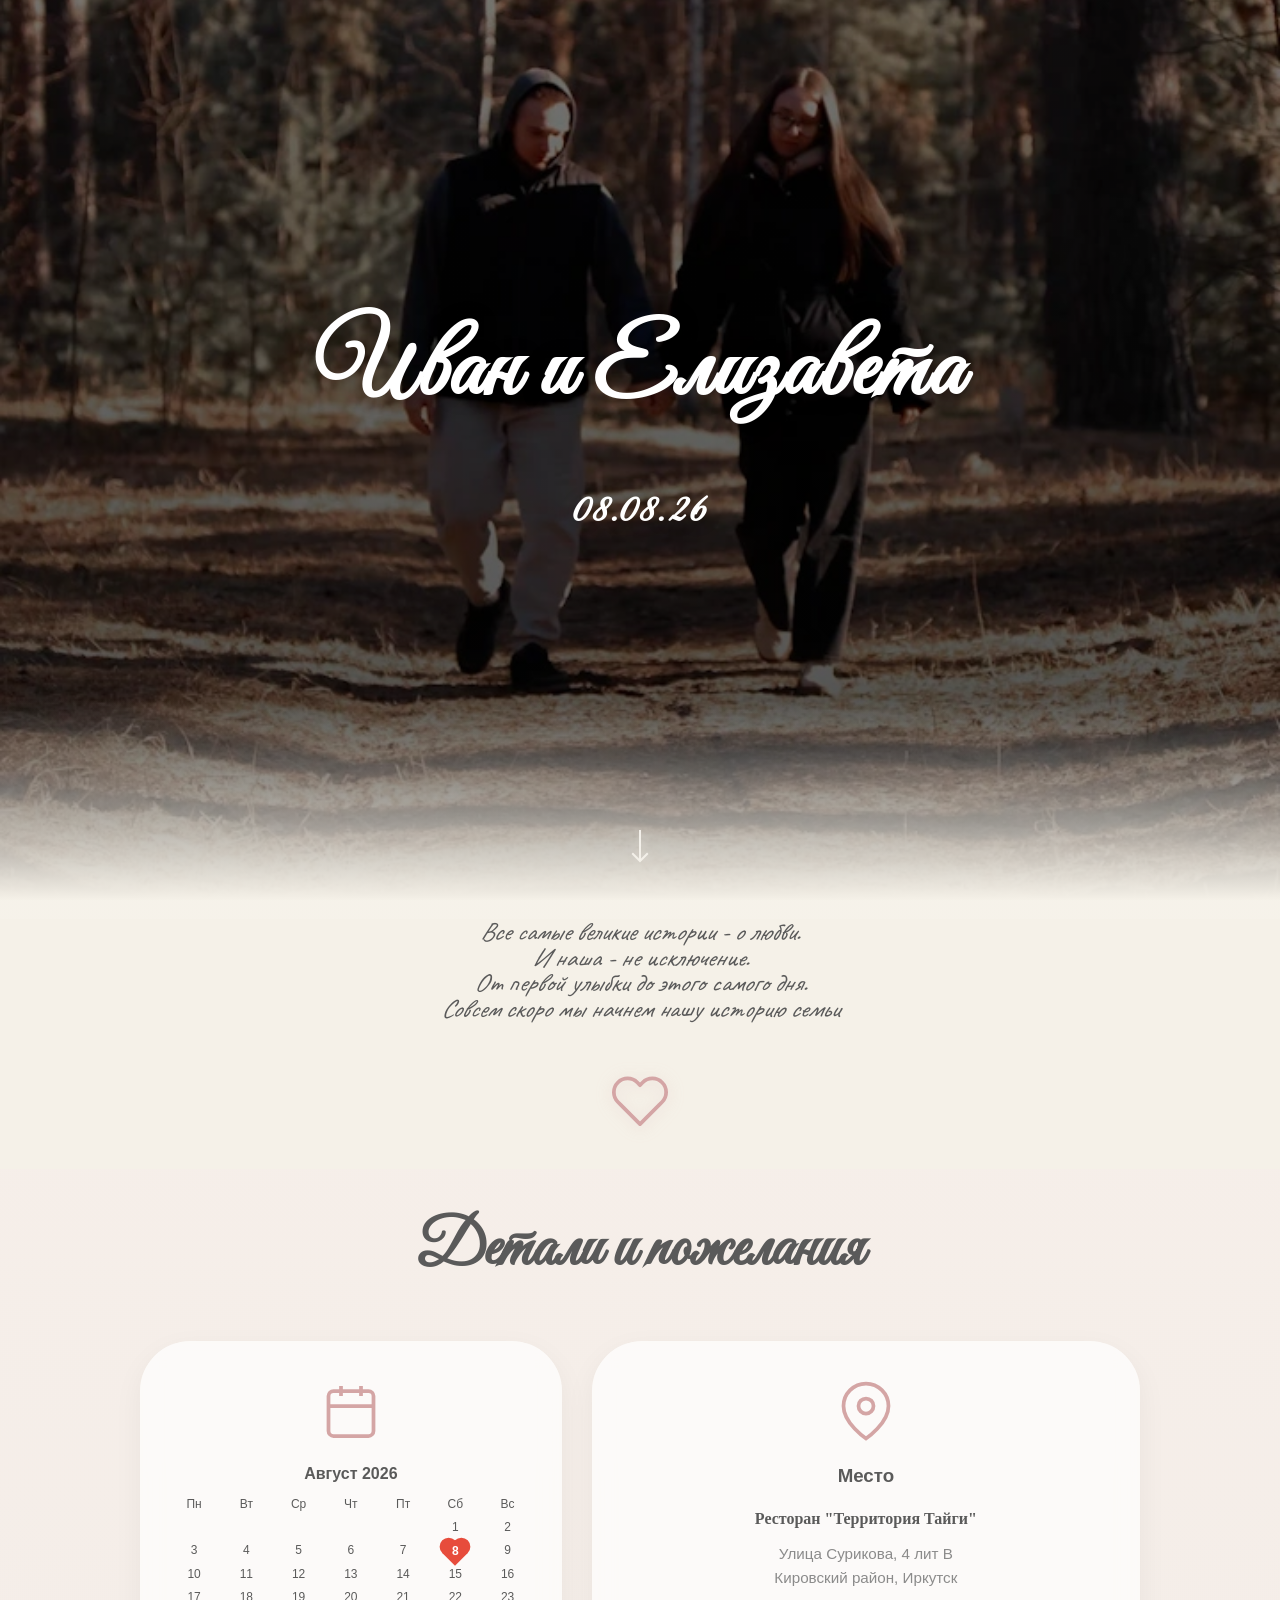
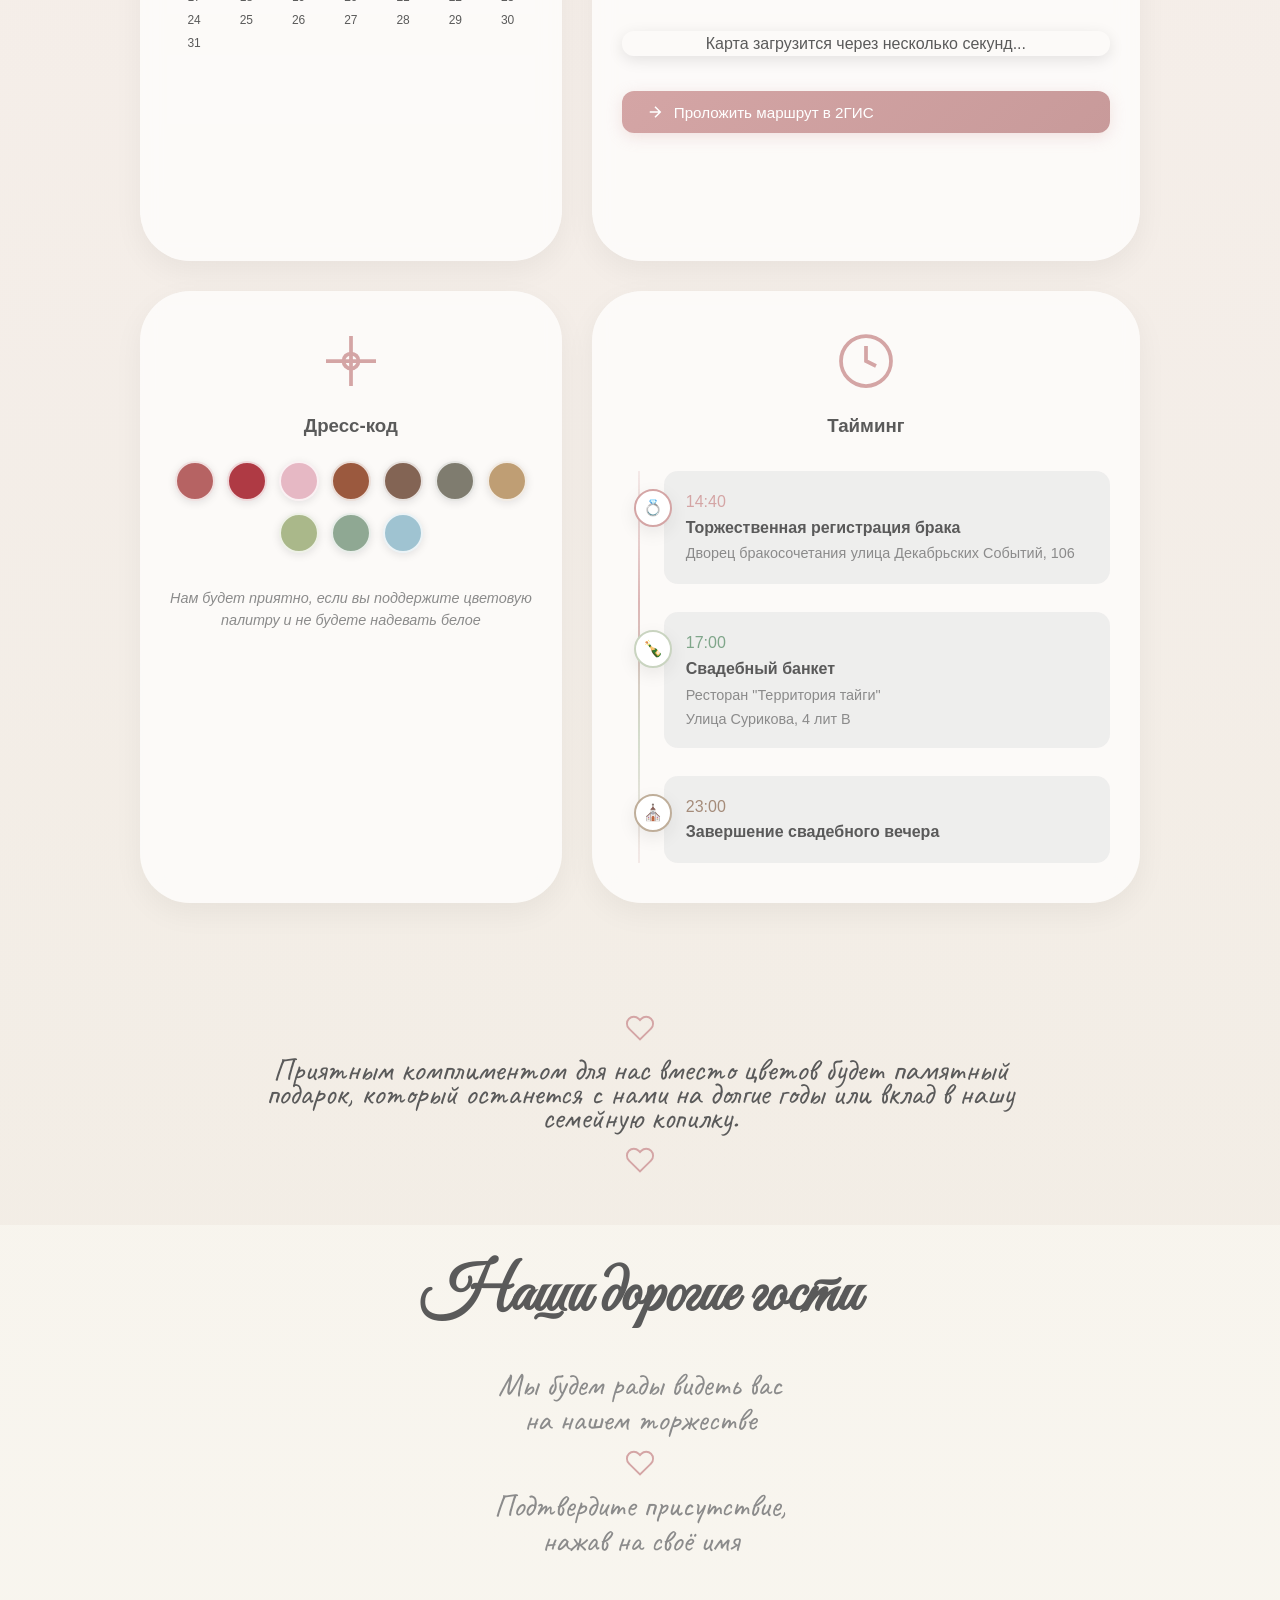
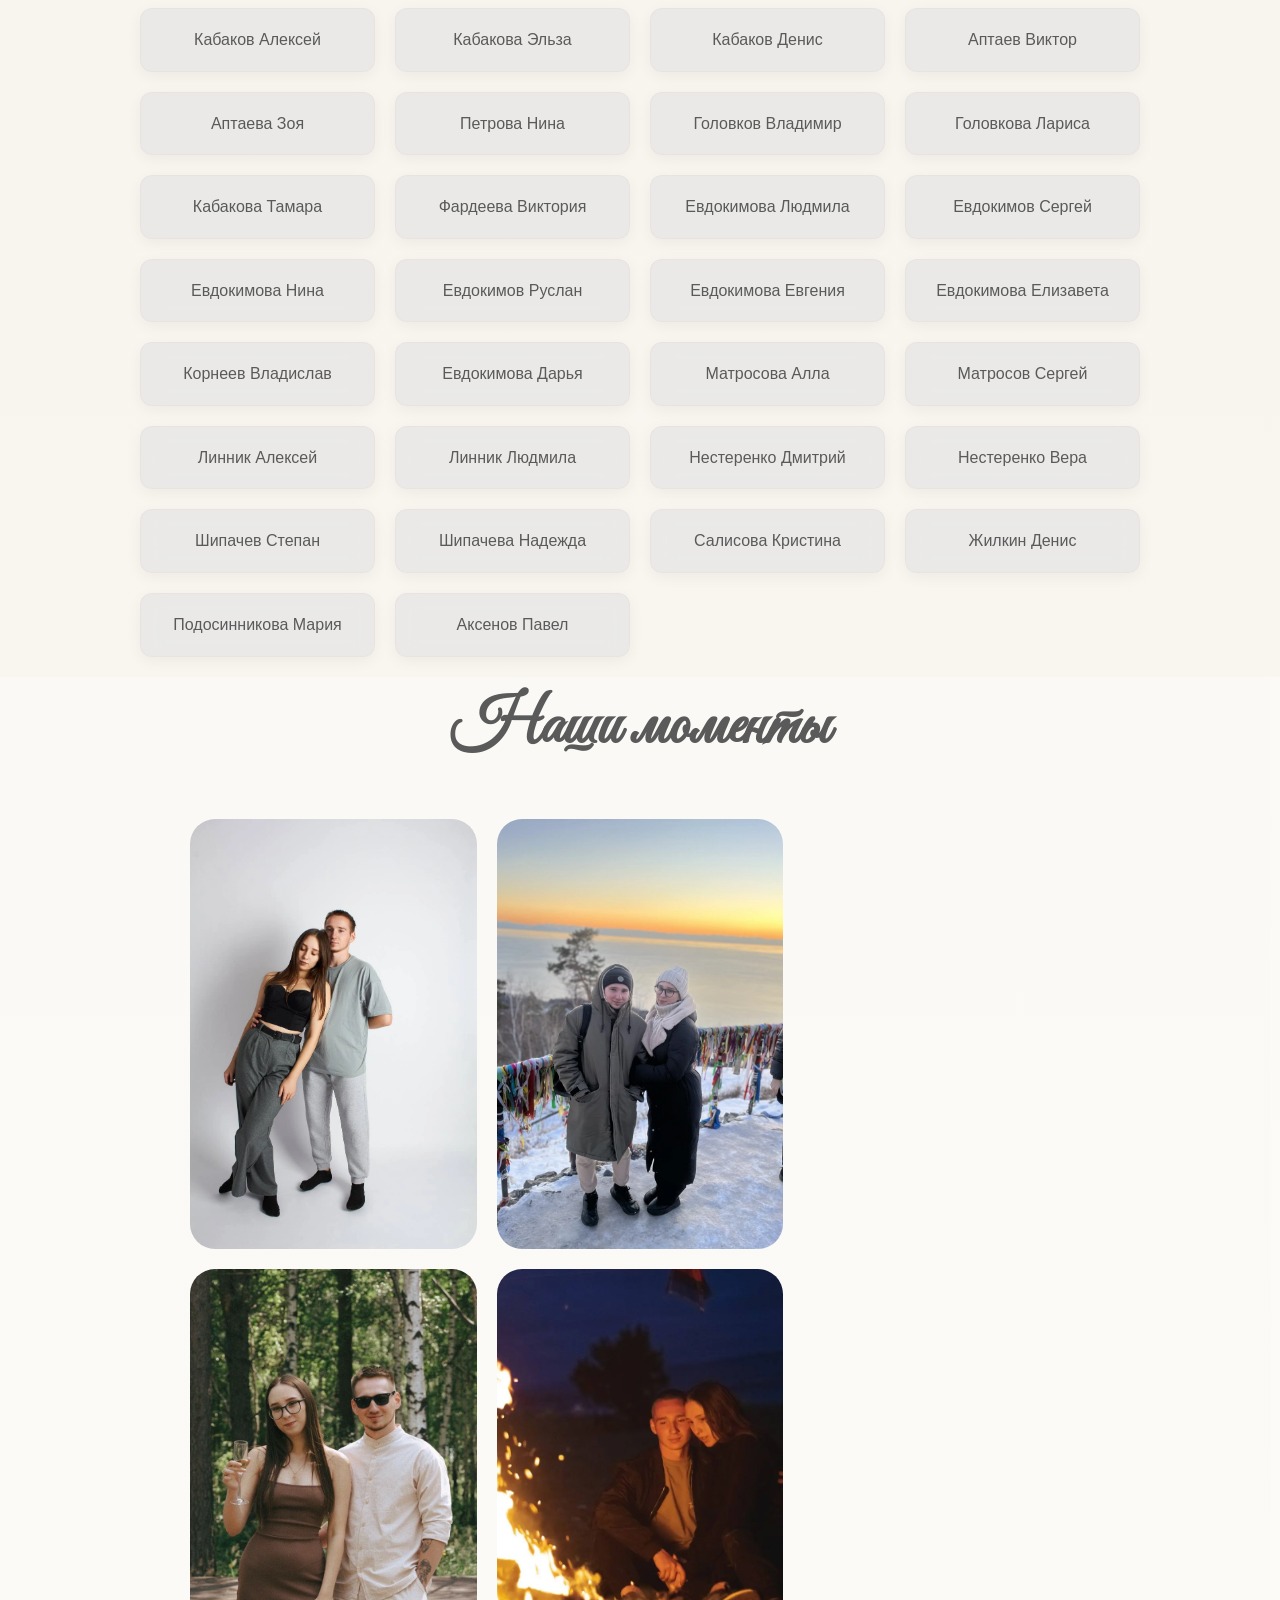
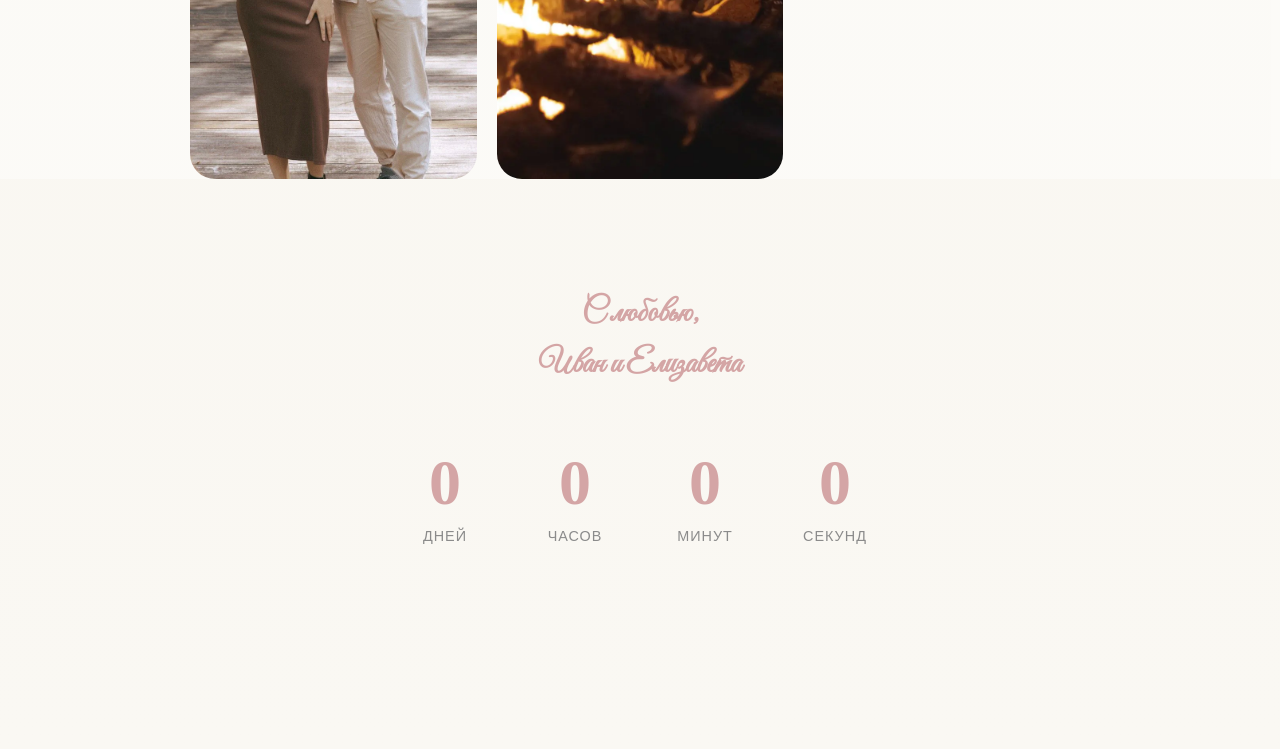
==== commit e20b437c: "Изменил имя гостя" ====
--- a/index.html
+++ b/index.html
@@ -293,7 +293,7 @@
                 <div class="guest-item" data-guest="Евдокимов Руслан">Евдокимов Руслан</div>
                 <div class="guest-item" data-guest="Евдокимова Евгения">Евдокимова Евгения</div>
                 <div class="guest-item" data-guest="Евдокимова Елизавета">Евдокимова Елизавета</div>
-                <div class="guest-item" data-guest="Корнеев Владимир">Корнеев Владимир</div>
+                <div class="guest-item" data-guest="Корнеев Владимир">Корнеев Владислав</div>
                 <div class="guest-item" data-guest="Евдокимова Дарья">Евдокимова Дарья</div>
                 <div class="guest-item" data-guest="Матросова Алла">Матросова Алла</div>
                 <div class="guest-item" data-guest="Матросов Сергей">Матросов Сергей</div>
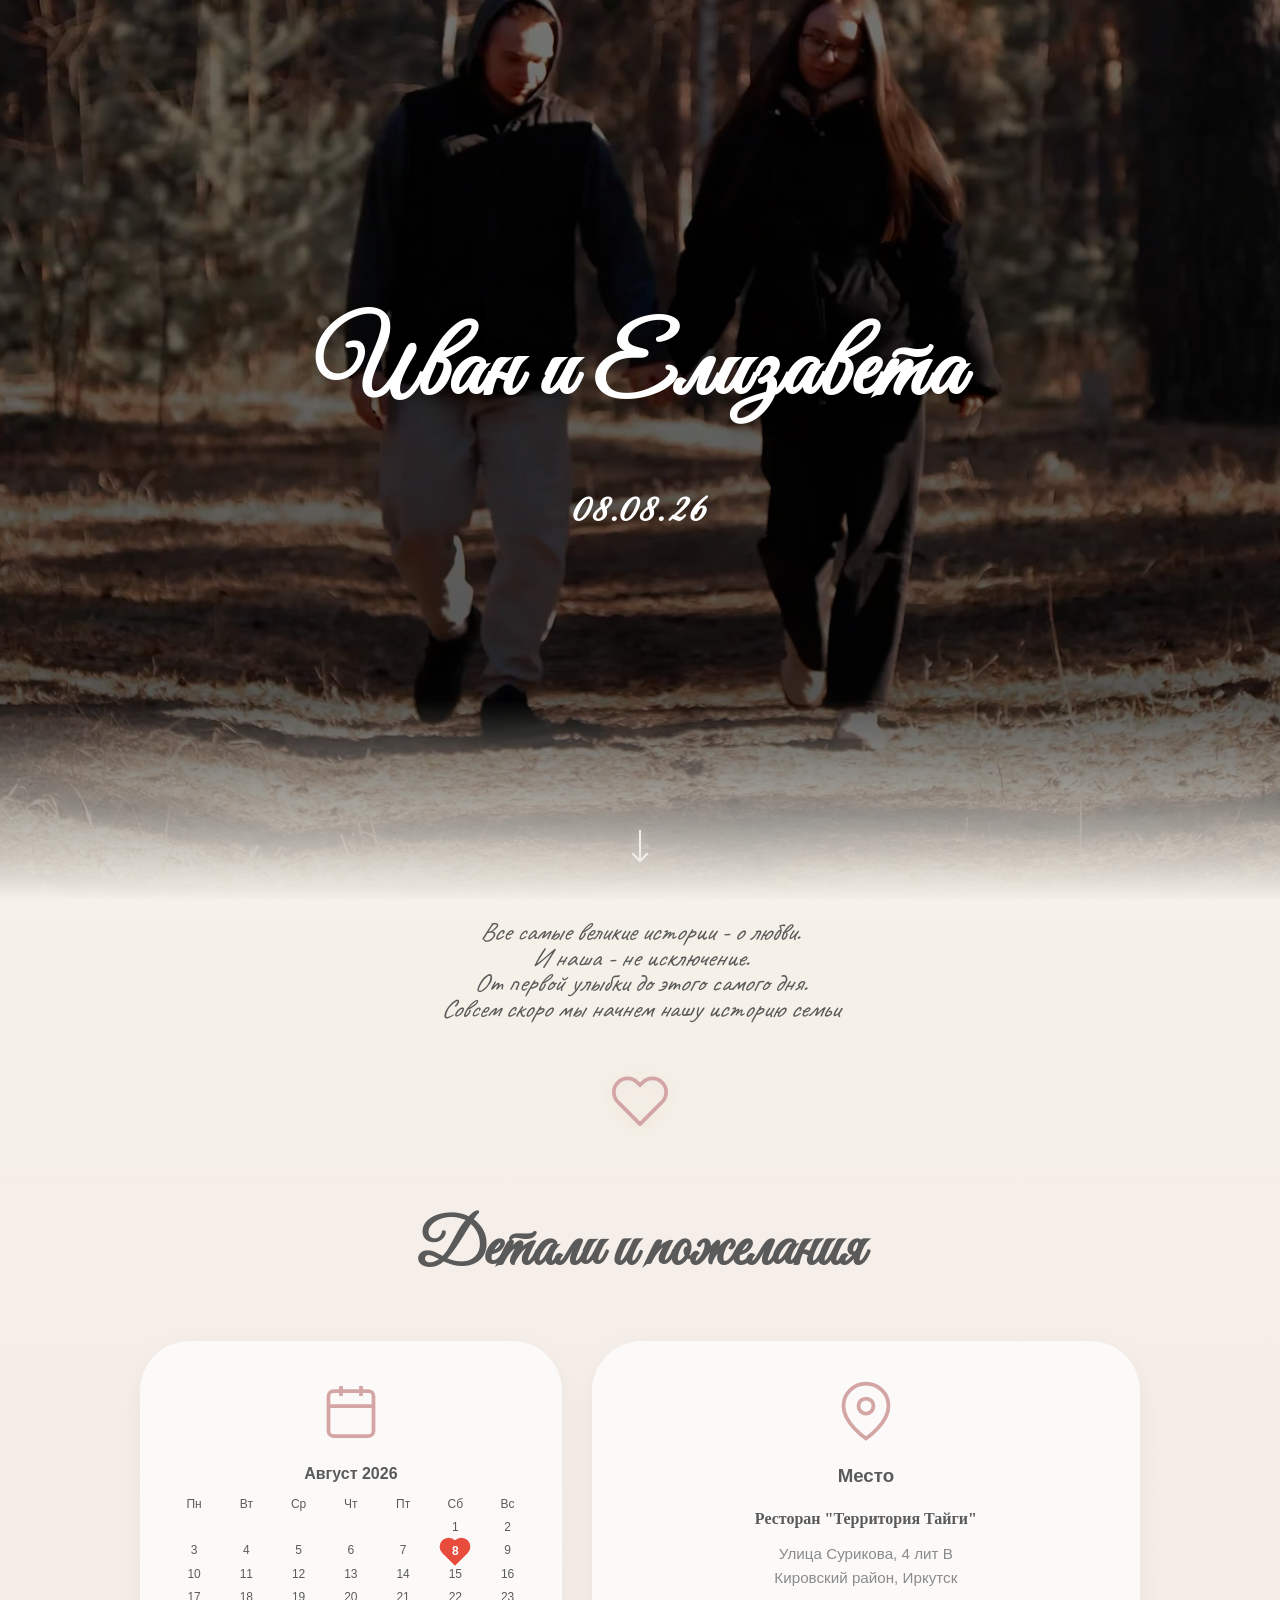
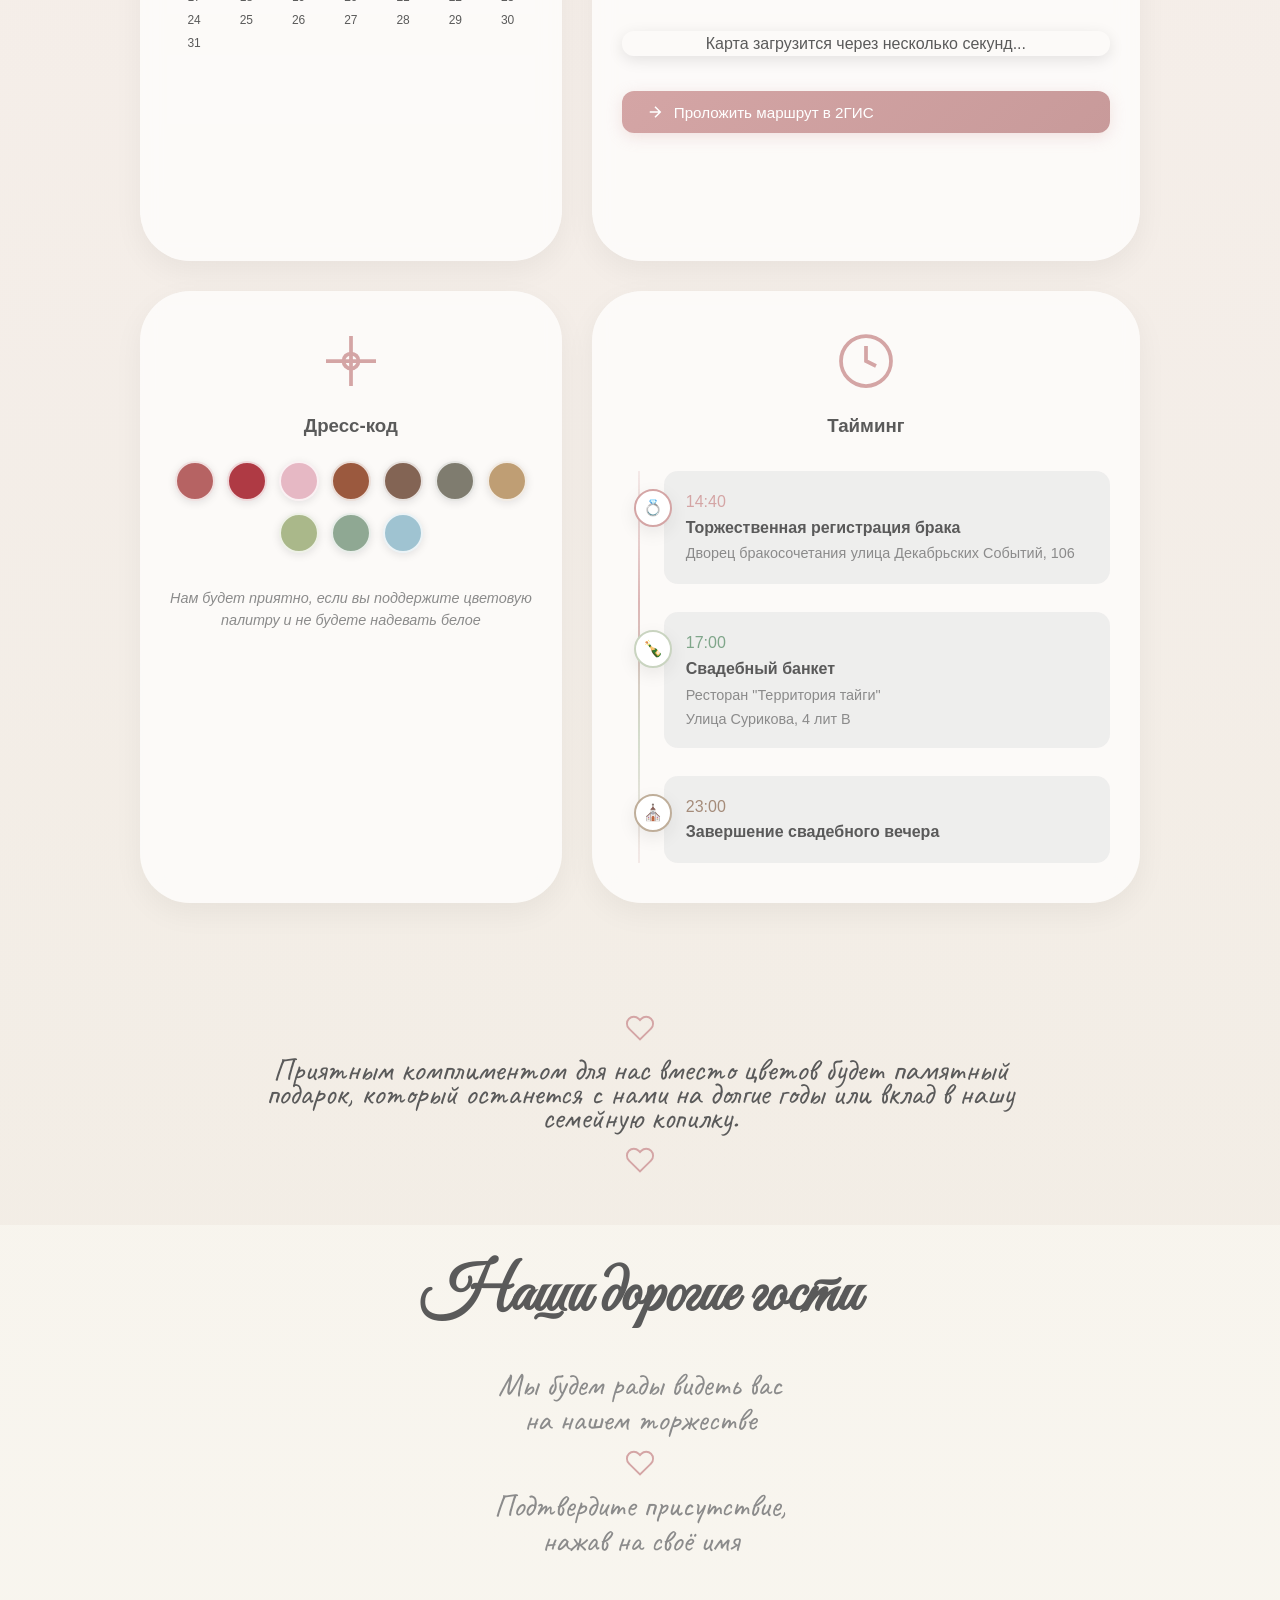
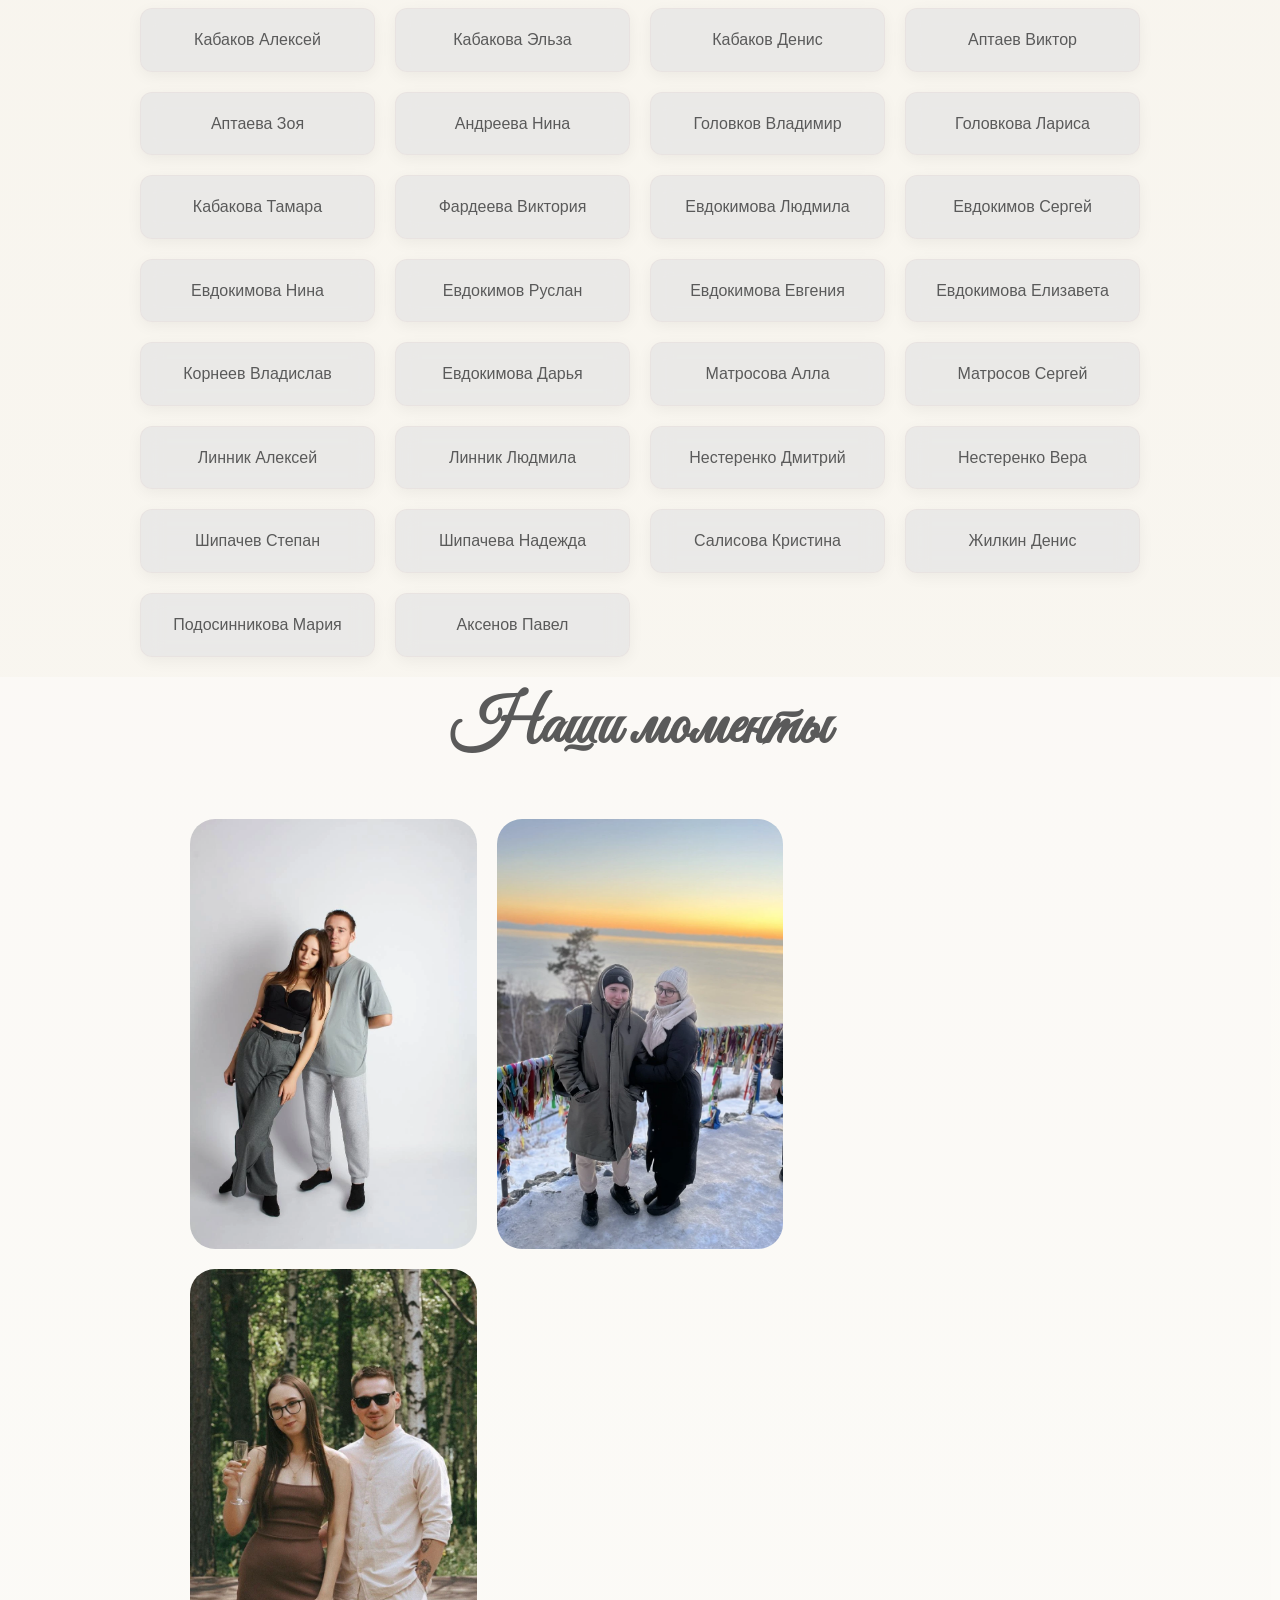
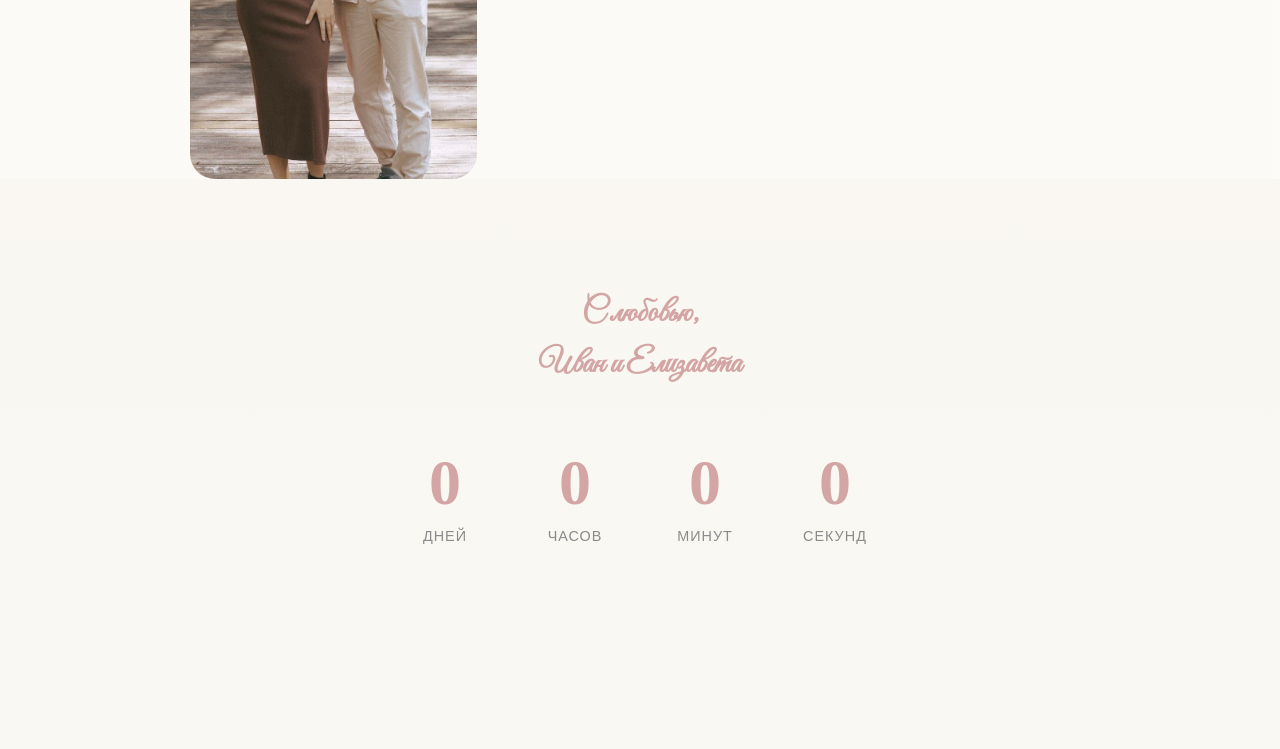
==== commit d4237b9d: "Изменил фамелию" ====
--- a/index.html
+++ b/index.html
@@ -282,7 +282,7 @@
                 <div class="guest-item" data-guest="Аптаев Виктор">Аптаев Виктор</div>
                 <div class="guest-item" data-guest="Аптаева Зоя">Аптаева Зоя</div>
                 <div class="guest-item" 
-                data-guest="Петрова Нина">Петрова Нина</div>
+                data-guest="Петрова Нина">Андреева Нина</div>
                 <div class="guest-item" data-guest="Головков Владимир">Головков Владимир</div>
                 <div class="guest-item" data-guest="Головкова Лариса">Головкова Лариса</div>
                 <div class="guest-item" data-guest="Кабакова Тамара">Кабакова Тамара</div>
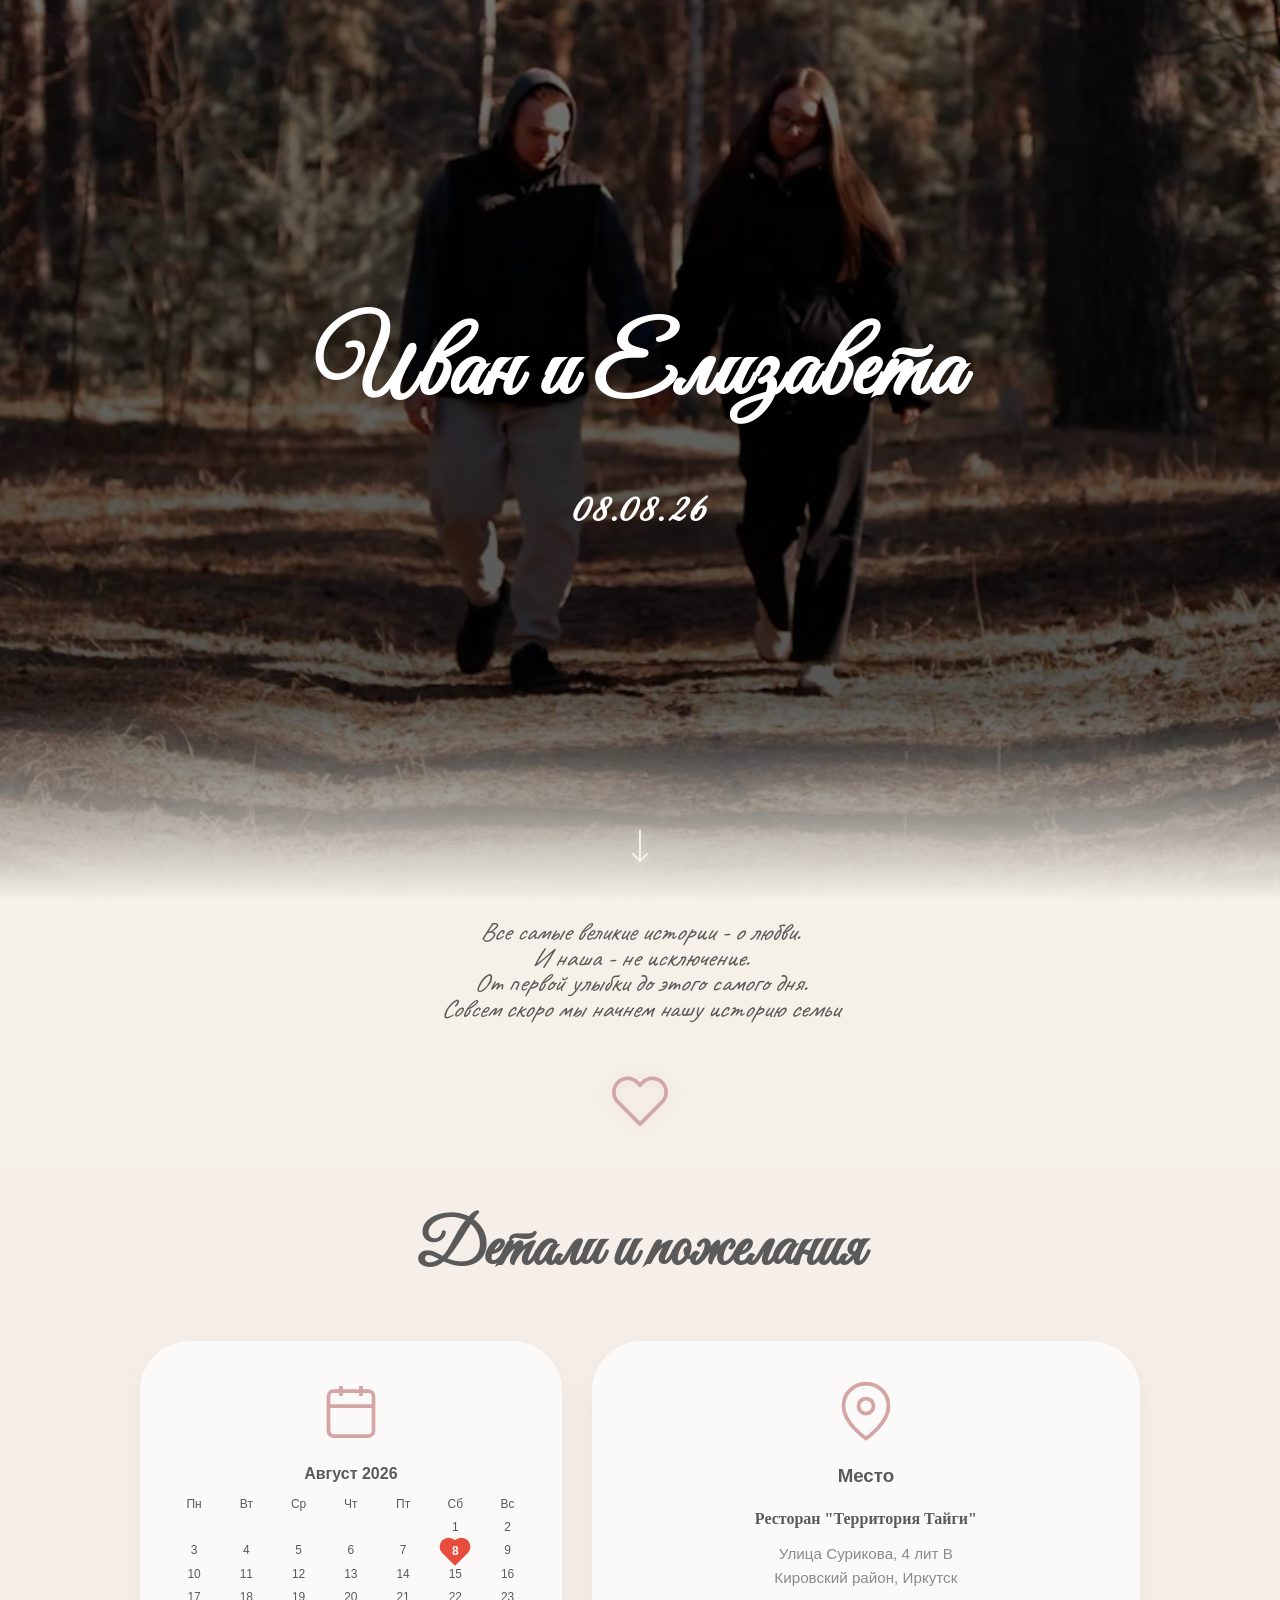
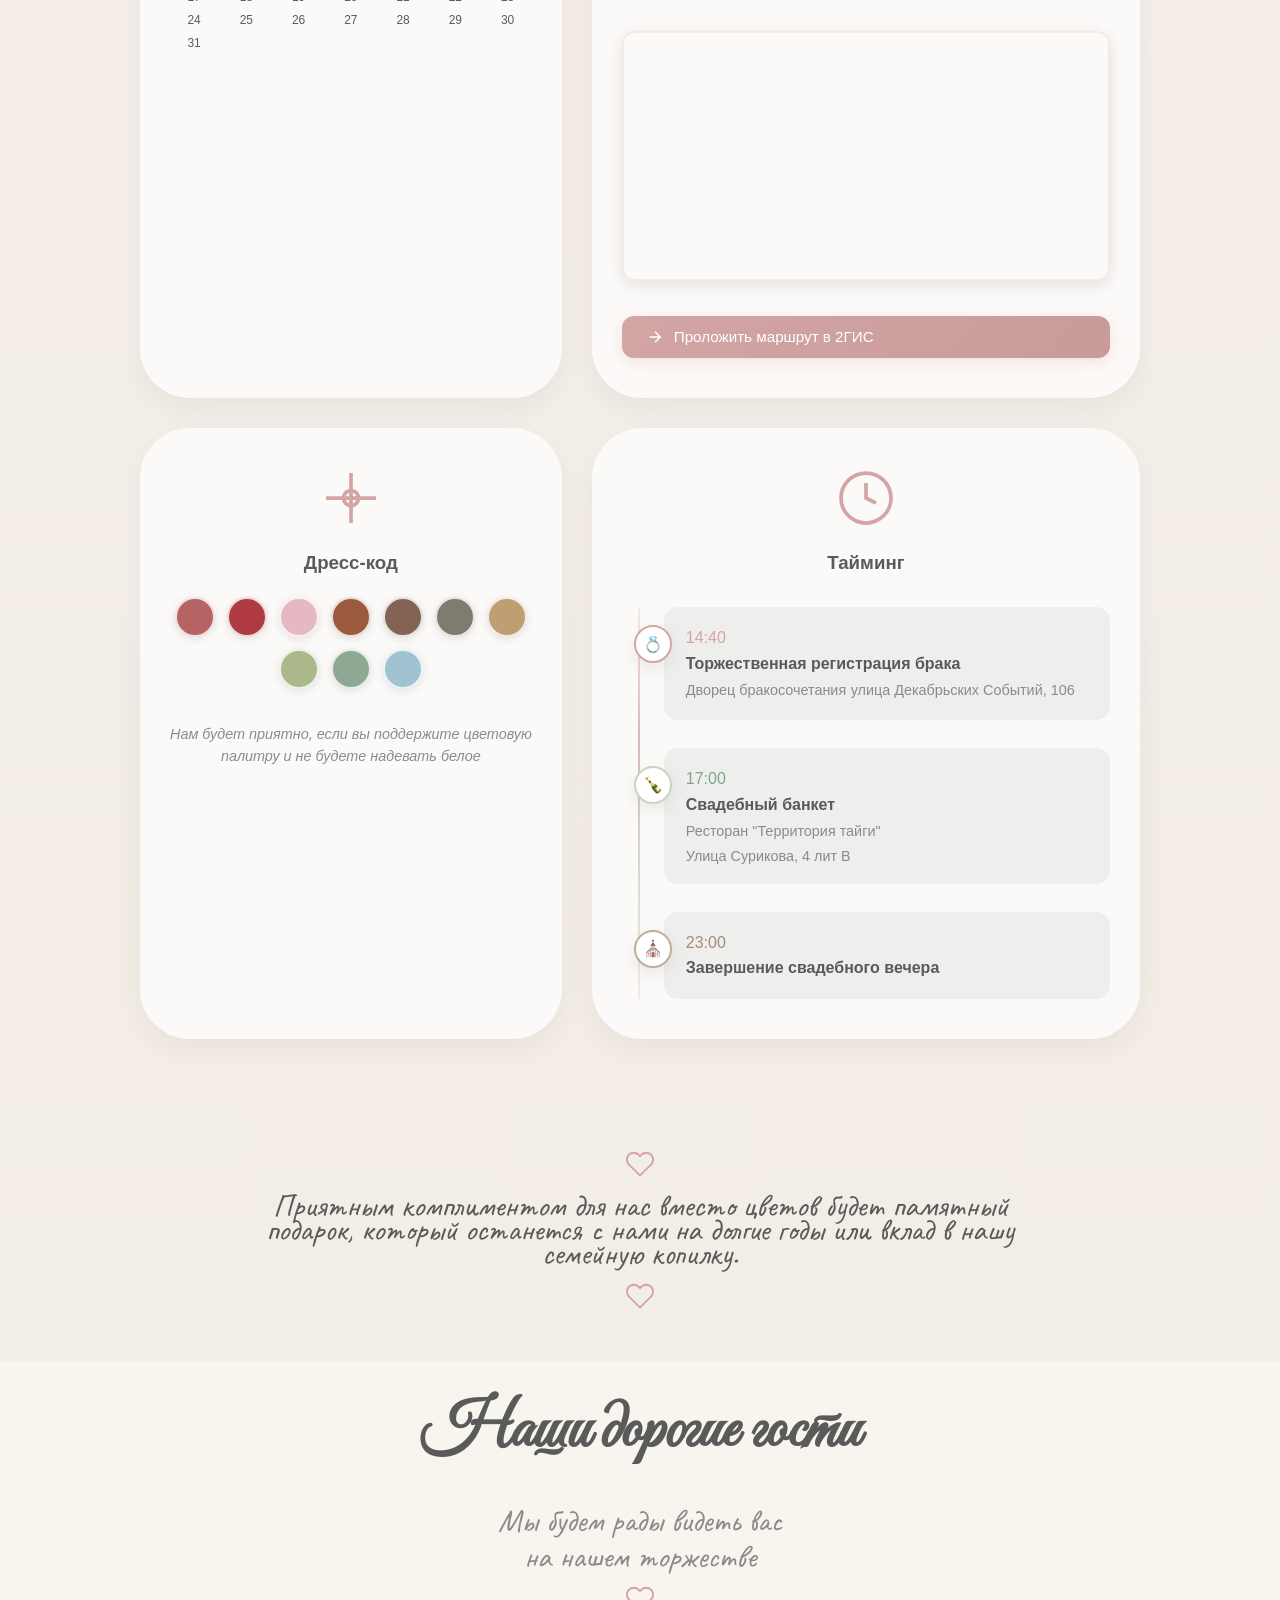
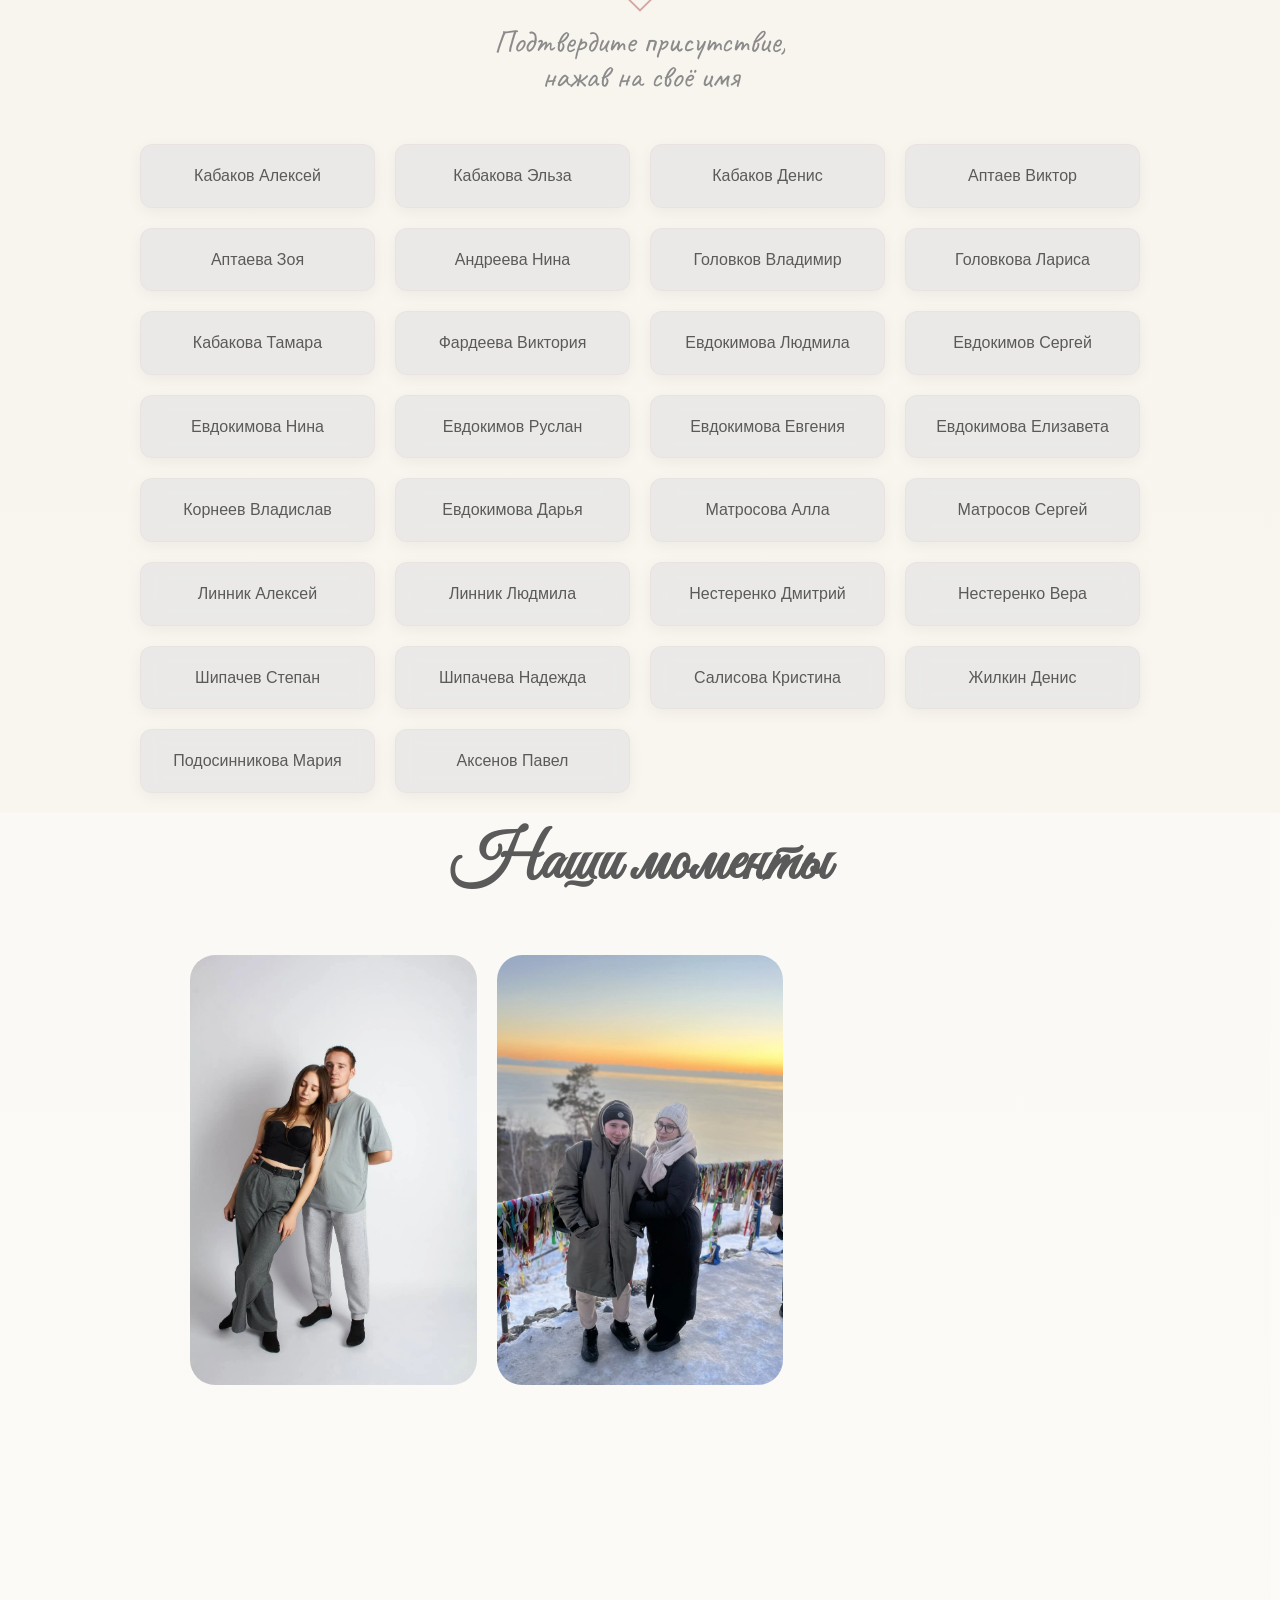
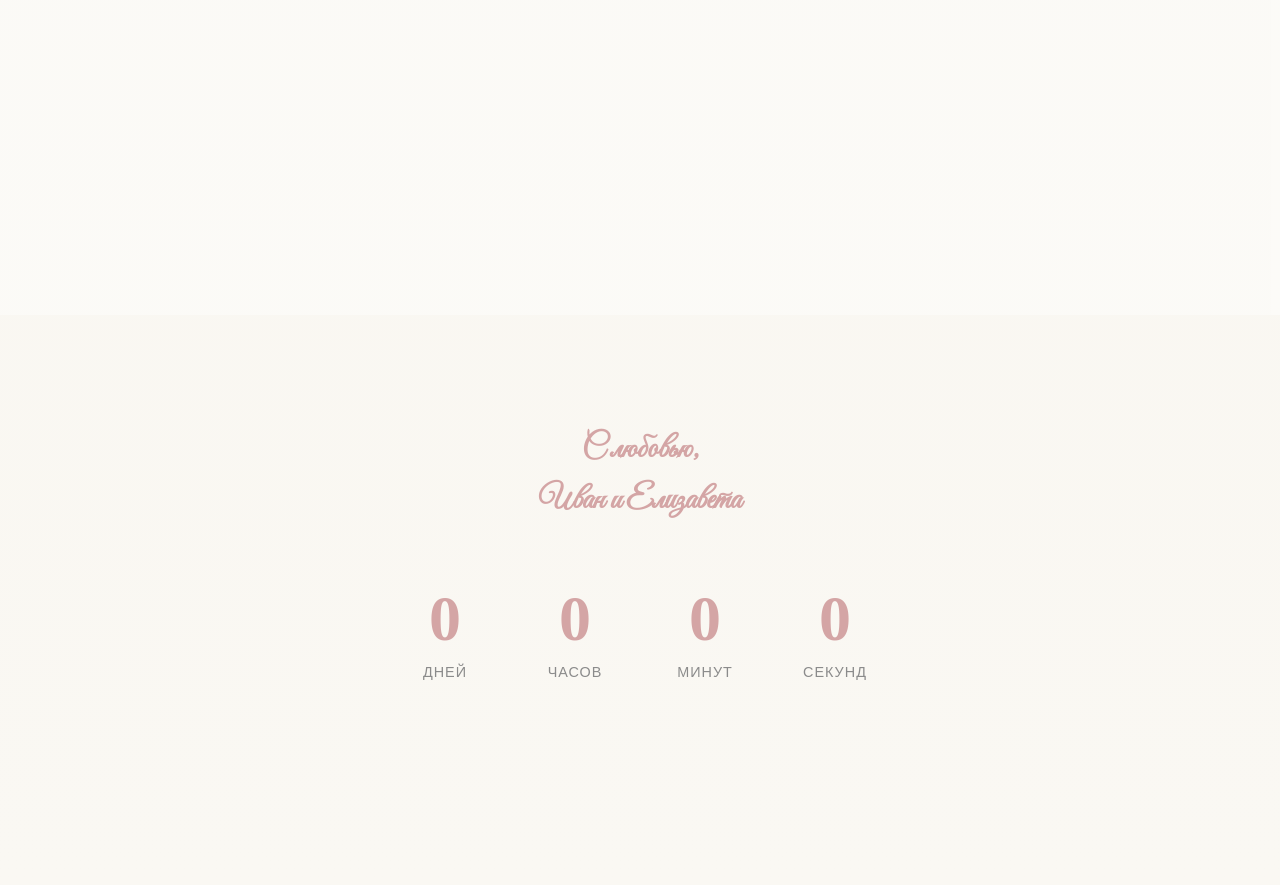
==== commit 21713b2c: "fast fix" ====
--- a/index.html
+++ b/index.html
@@ -438,6 +438,6 @@
         </div>
 </section>
     <script src="supabase.js" defer></script>
-    <script src="script.min.js?v=8" defer></script>
+    <script src="script.js?v=9" defer></script>
 </body>
 </html>
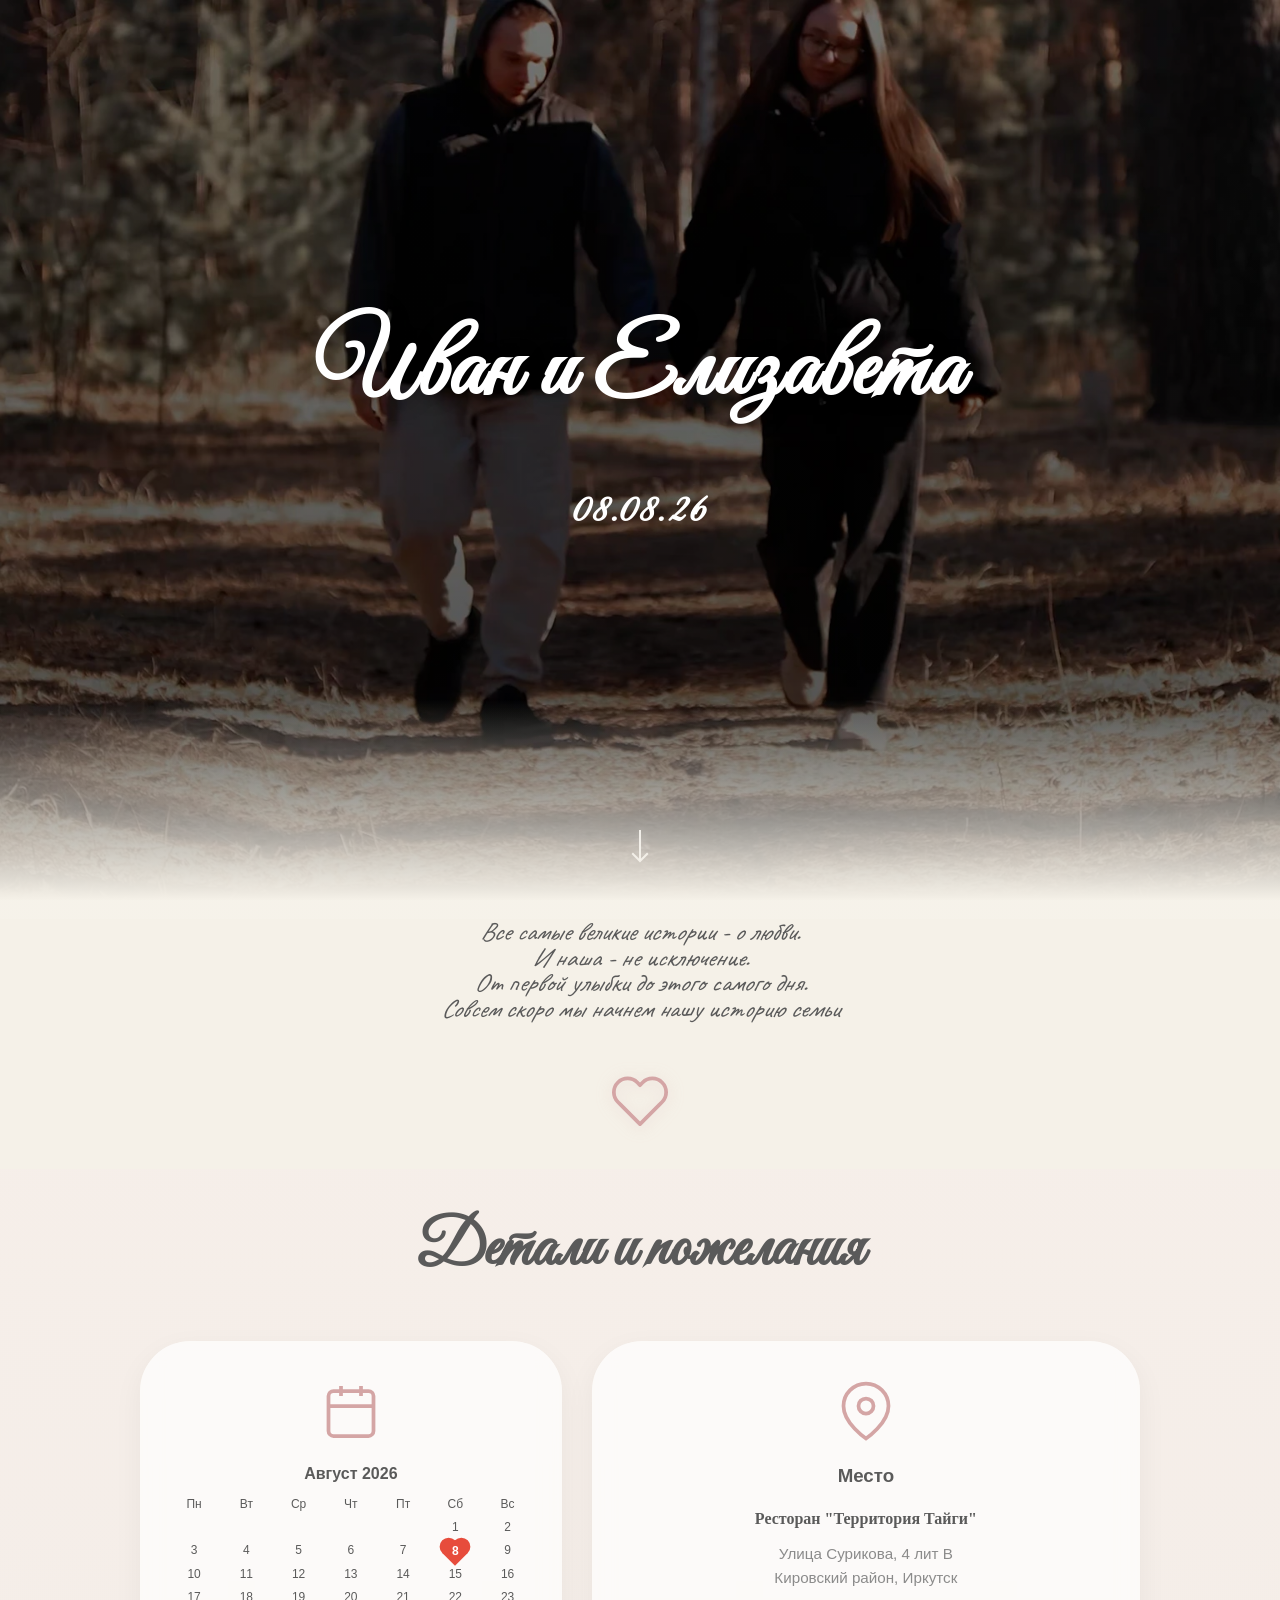
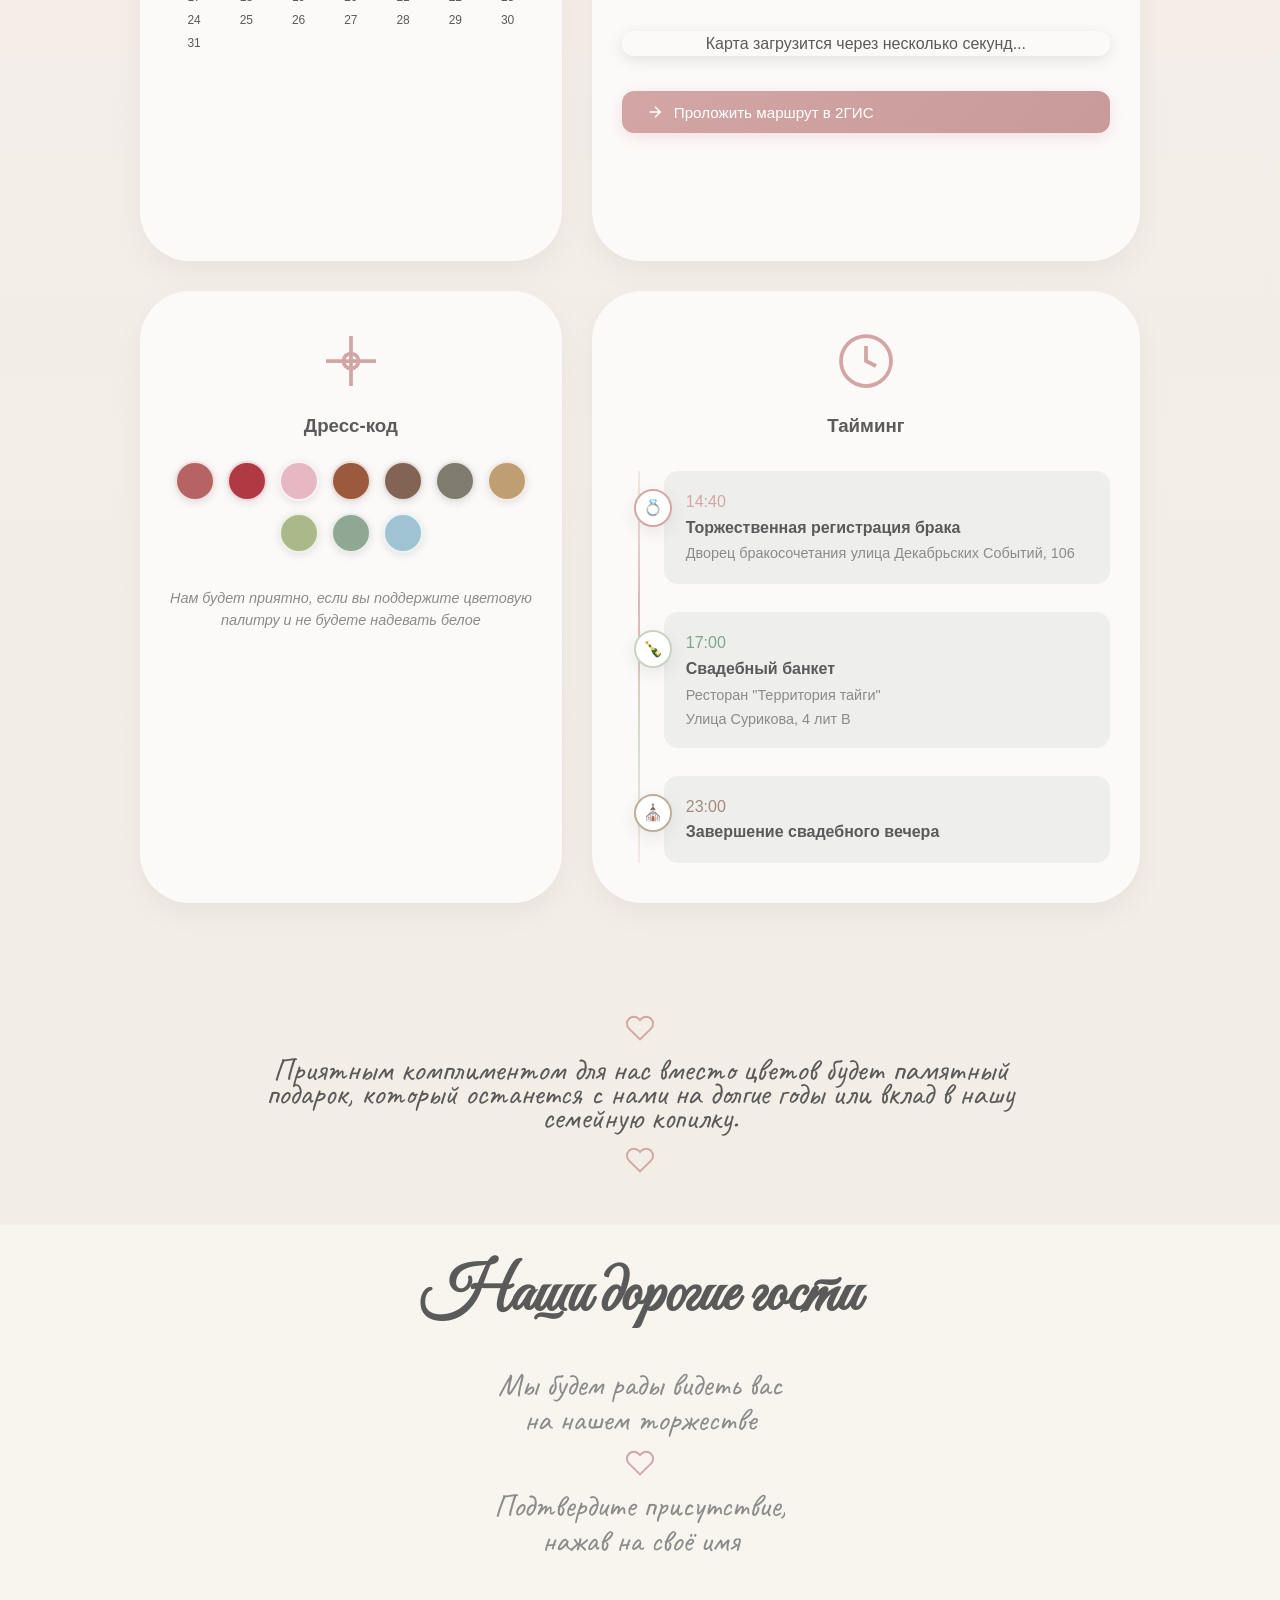
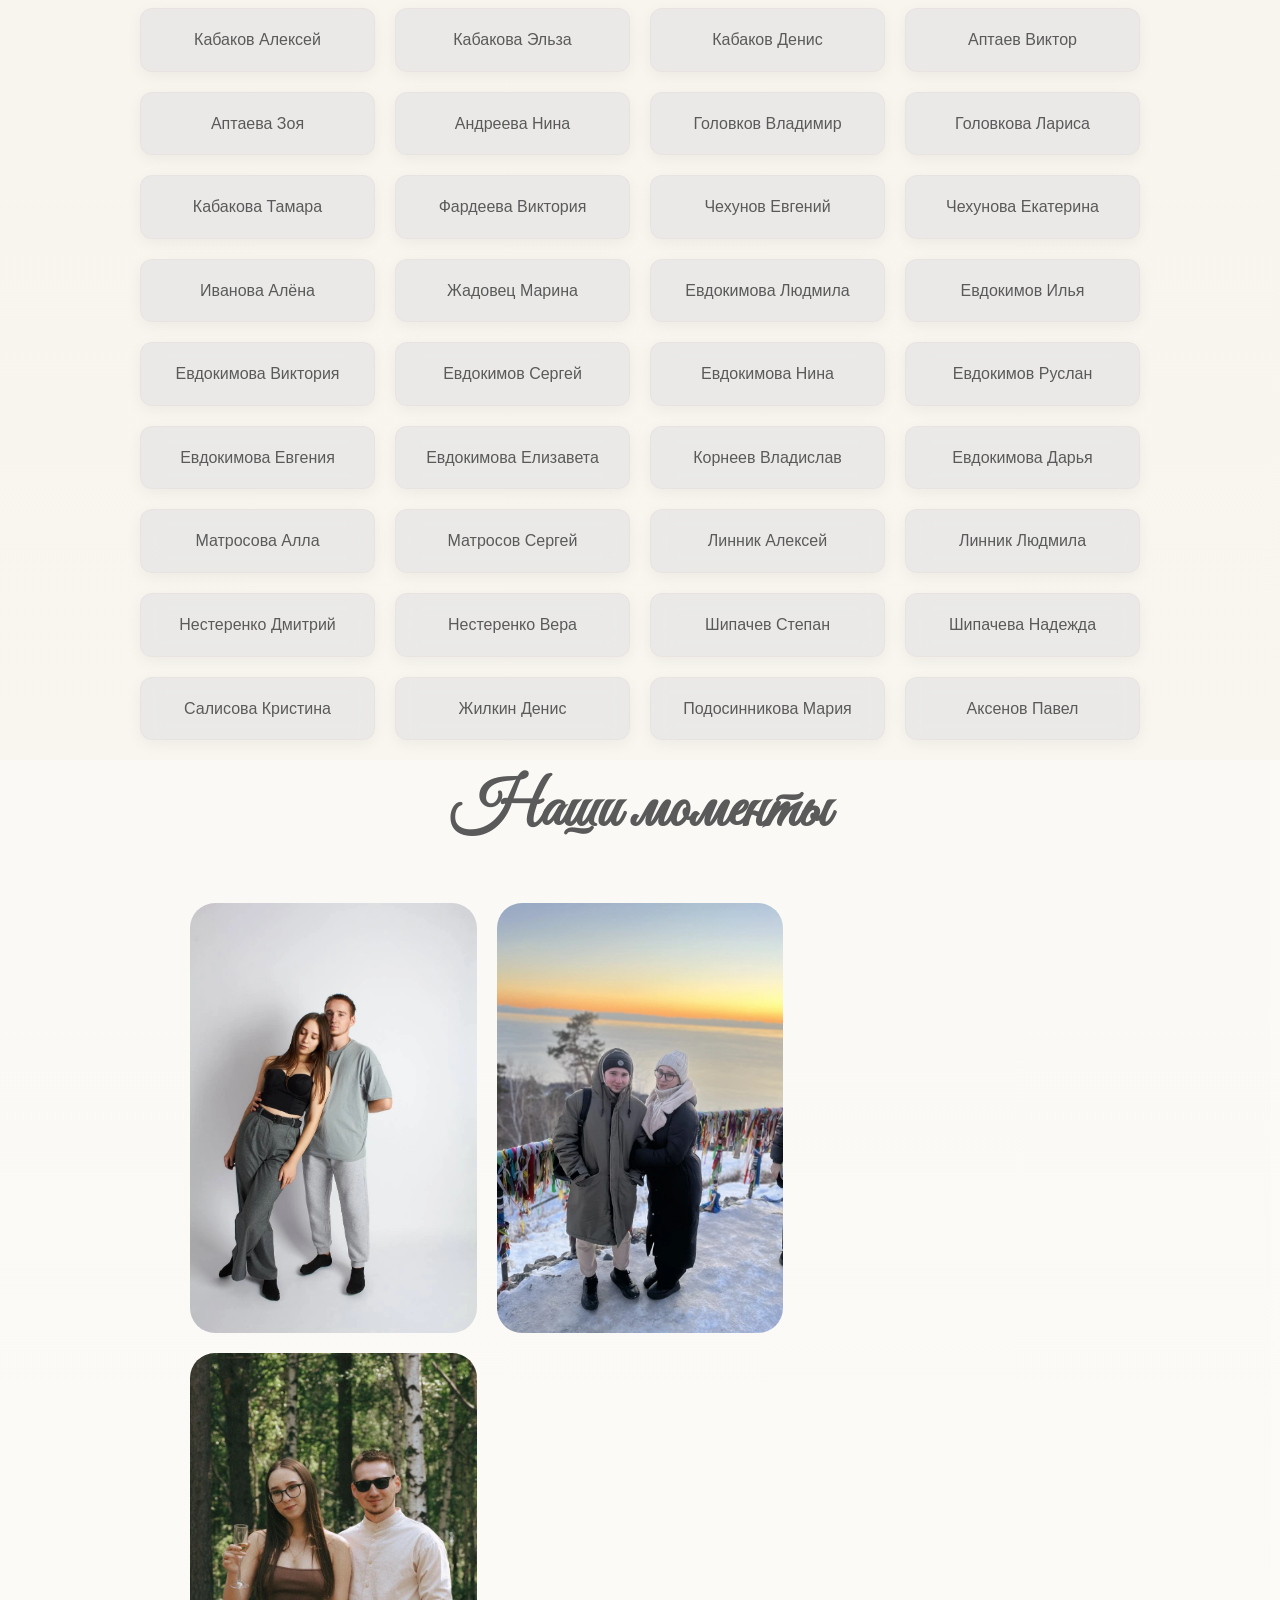
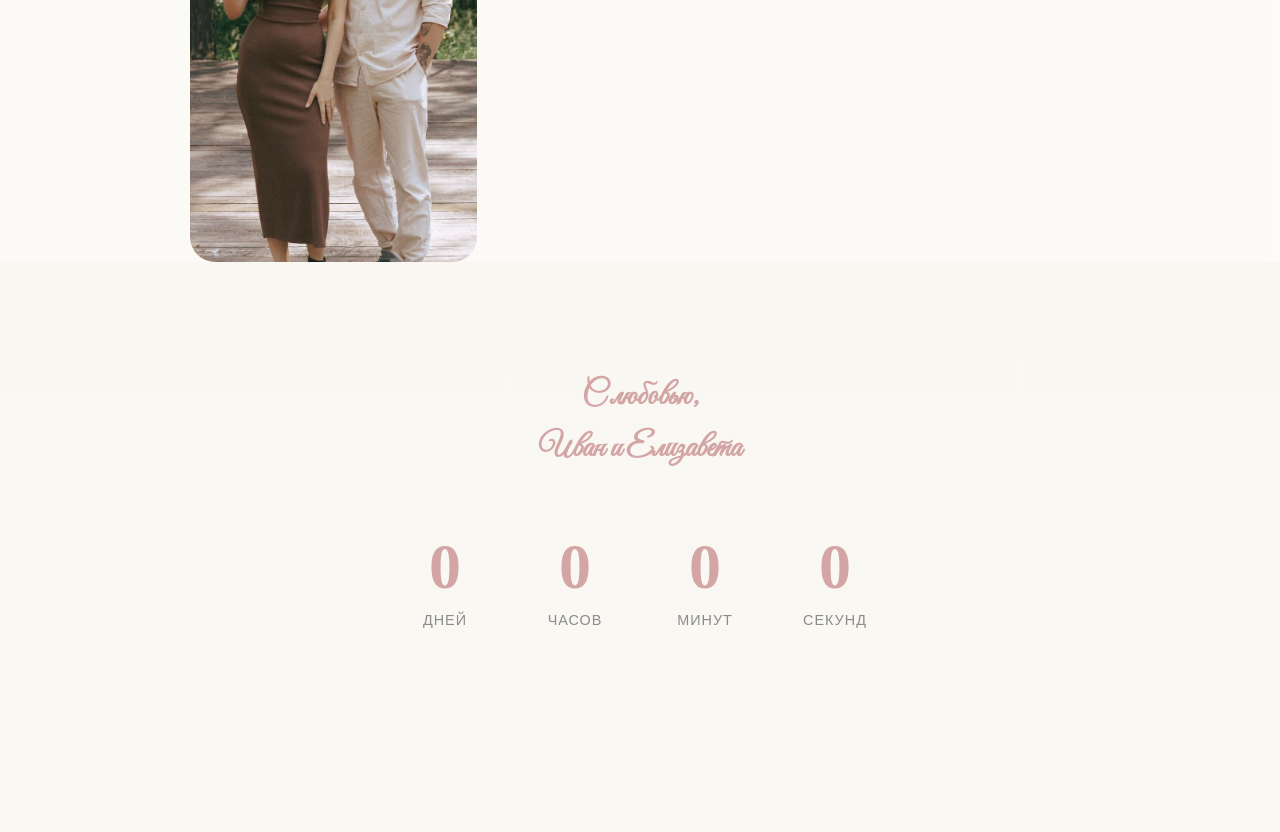
==== commit 4cb265cb: "новые люди" ====
--- a/index.html
+++ b/index.html
@@ -281,13 +281,18 @@
                 <div class="guest-item" data-guest="Кабаков Денис">Кабаков Денис</div>
                 <div class="guest-item" data-guest="Аптаев Виктор">Аптаев Виктор</div>
                 <div class="guest-item" data-guest="Аптаева Зоя">Аптаева Зоя</div>
-                <div class="guest-item" 
-                data-guest="Петрова Нина">Андреева Нина</div>
+                <div class="guest-item" data-guest="Петрова Нина">Андреева Нина</div>
                 <div class="guest-item" data-guest="Головков Владимир">Головков Владимир</div>
                 <div class="guest-item" data-guest="Головкова Лариса">Головкова Лариса</div>
                 <div class="guest-item" data-guest="Кабакова Тамара">Кабакова Тамара</div>
                 <div class="guest-item" data-guest="Фардеева Виктория">Фардеева Виктория</div>
+                <div class="guest-item" data-guest="Фардеева Виктория">Чехунов Евгений</div>
+                <div class="guest-item" data-guest="Фардеева Виктория">Чехунова Екатерина</div>
+                <div class="guest-item" data-guest="Фардеева Виктория">Иванова Алёна</div>
+                <div class="guest-item" data-guest="Фардеева Виктория">Жадовец Марина</div>
                 <div class="guest-item" data-guest="Евдокимова Людмила">Евдокимова Людмила</div>
+                <div class="guest-item" data-guest="Фардеева Виктория">Евдокимов Илья</div>
+                <div class="guest-item" data-guest="Фардеева Виктория">Евдокимова Виктория</div>
                 <div class="guest-item" data-guest="Евдокимов Сергей">Евдокимов Сергей</div>
                 <div class="guest-item" data-guest="Евдокимова Нина">Евдокимова Нина</div>
                 <div class="guest-item" data-guest="Евдокимов Руслан">Евдокимов Руслан</div>
@@ -438,6 +443,6 @@
         </div>
 </section>
     <script src="supabase.js" defer></script>
-    <script src="script.js?v=9" defer></script>
+    <script src="script.min.js?v=8" defer></script>
 </body>
 </html>
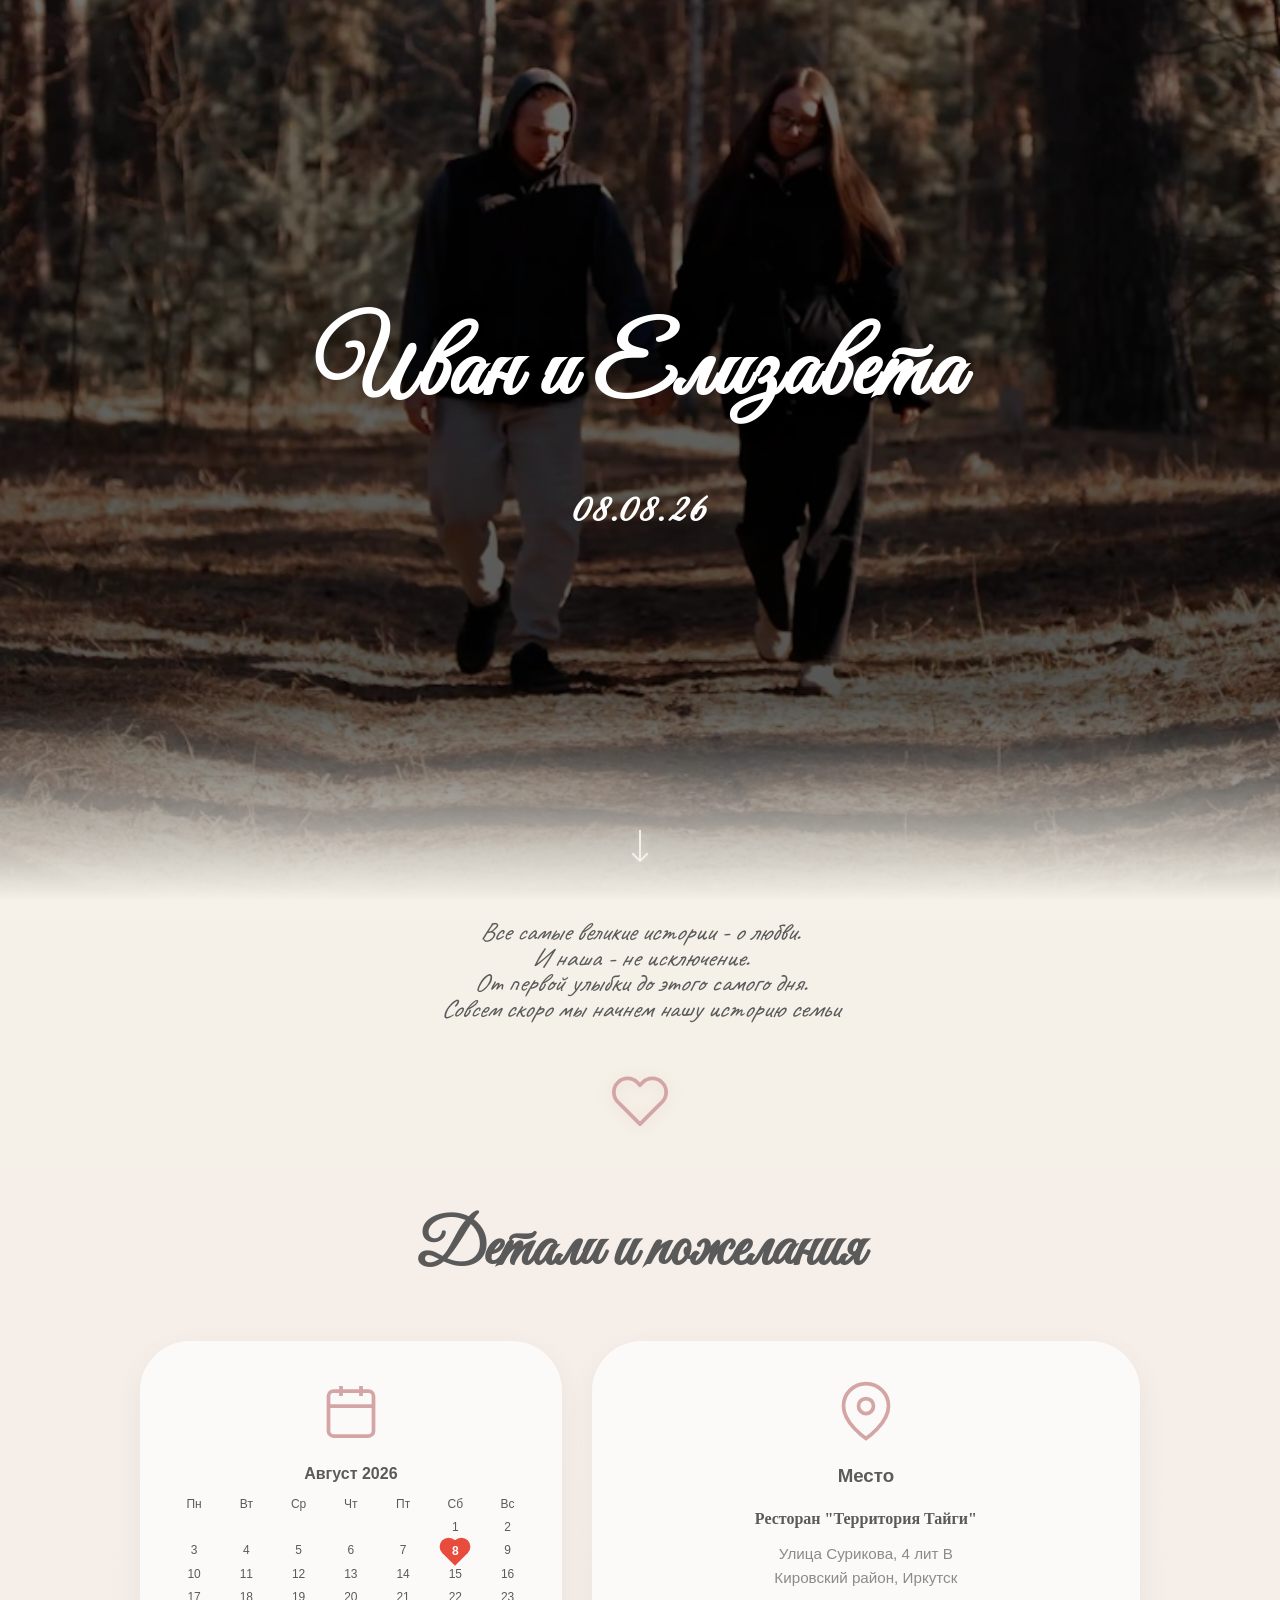
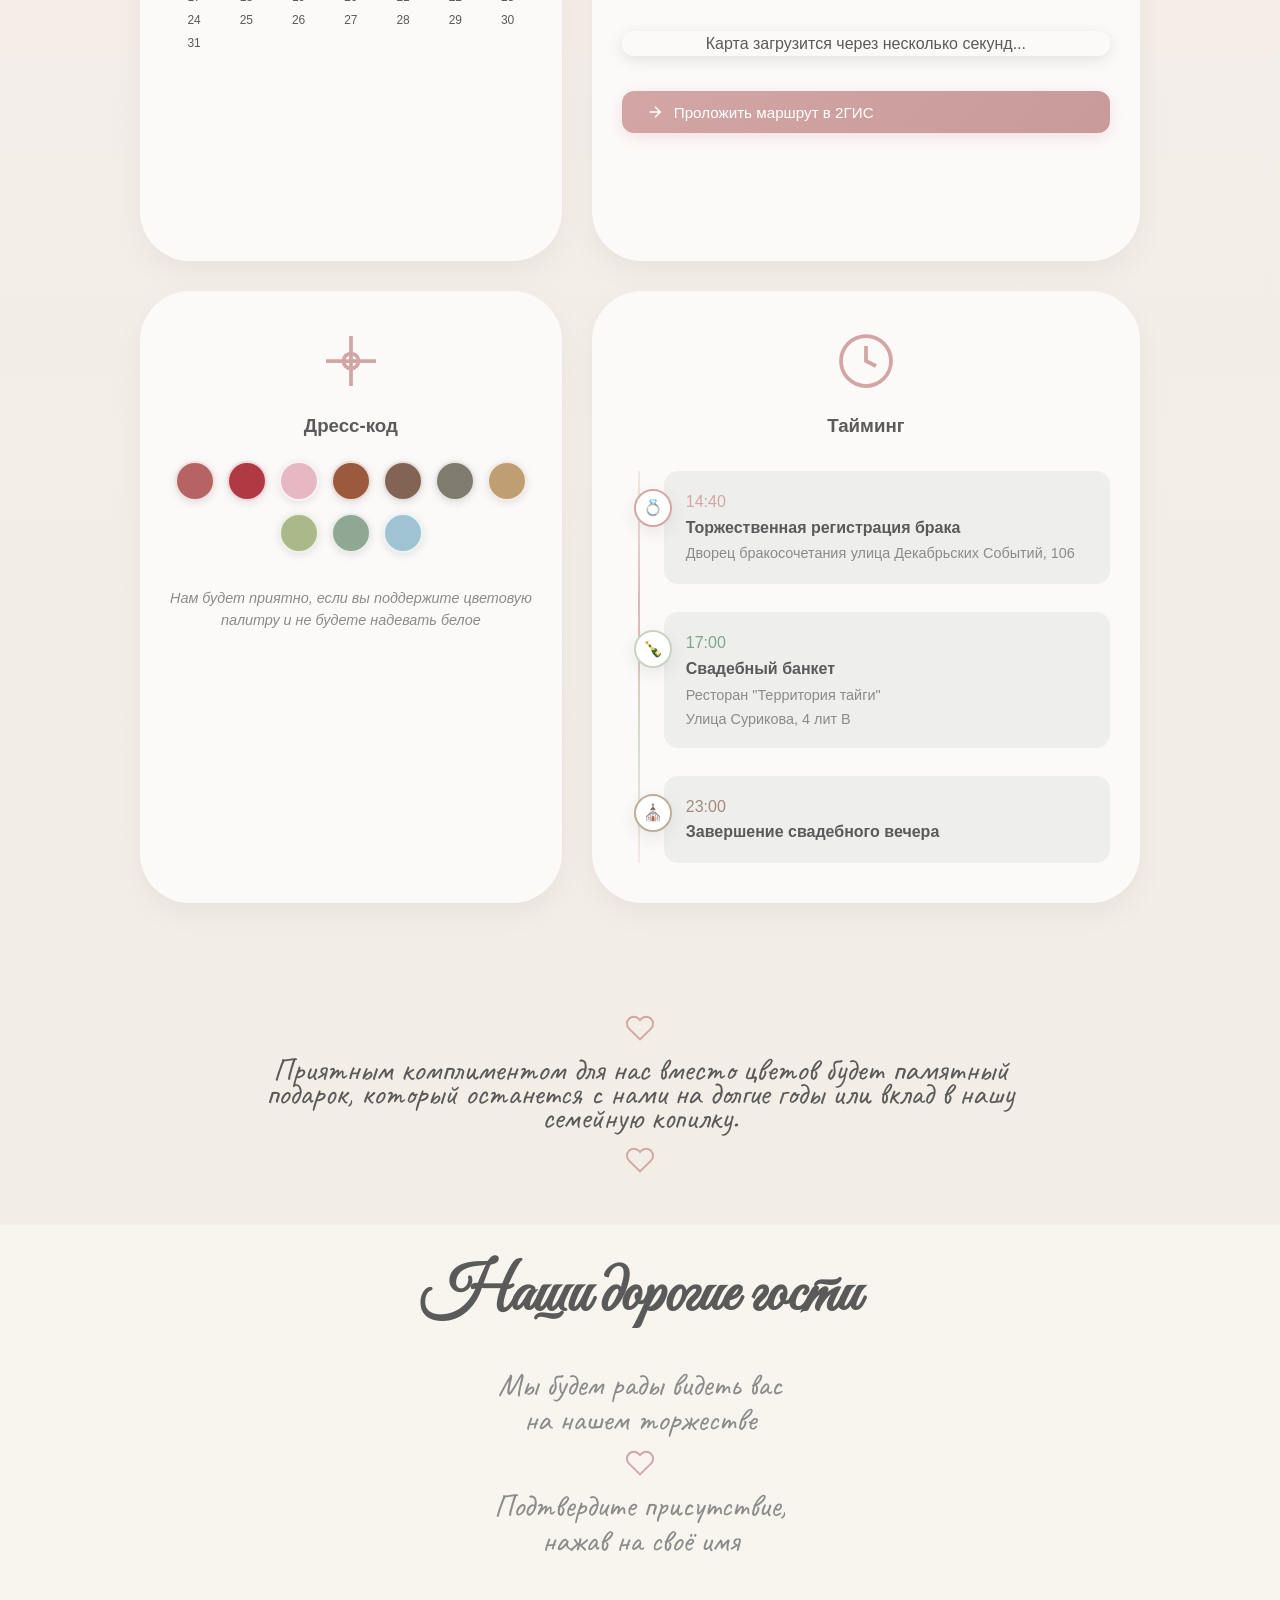
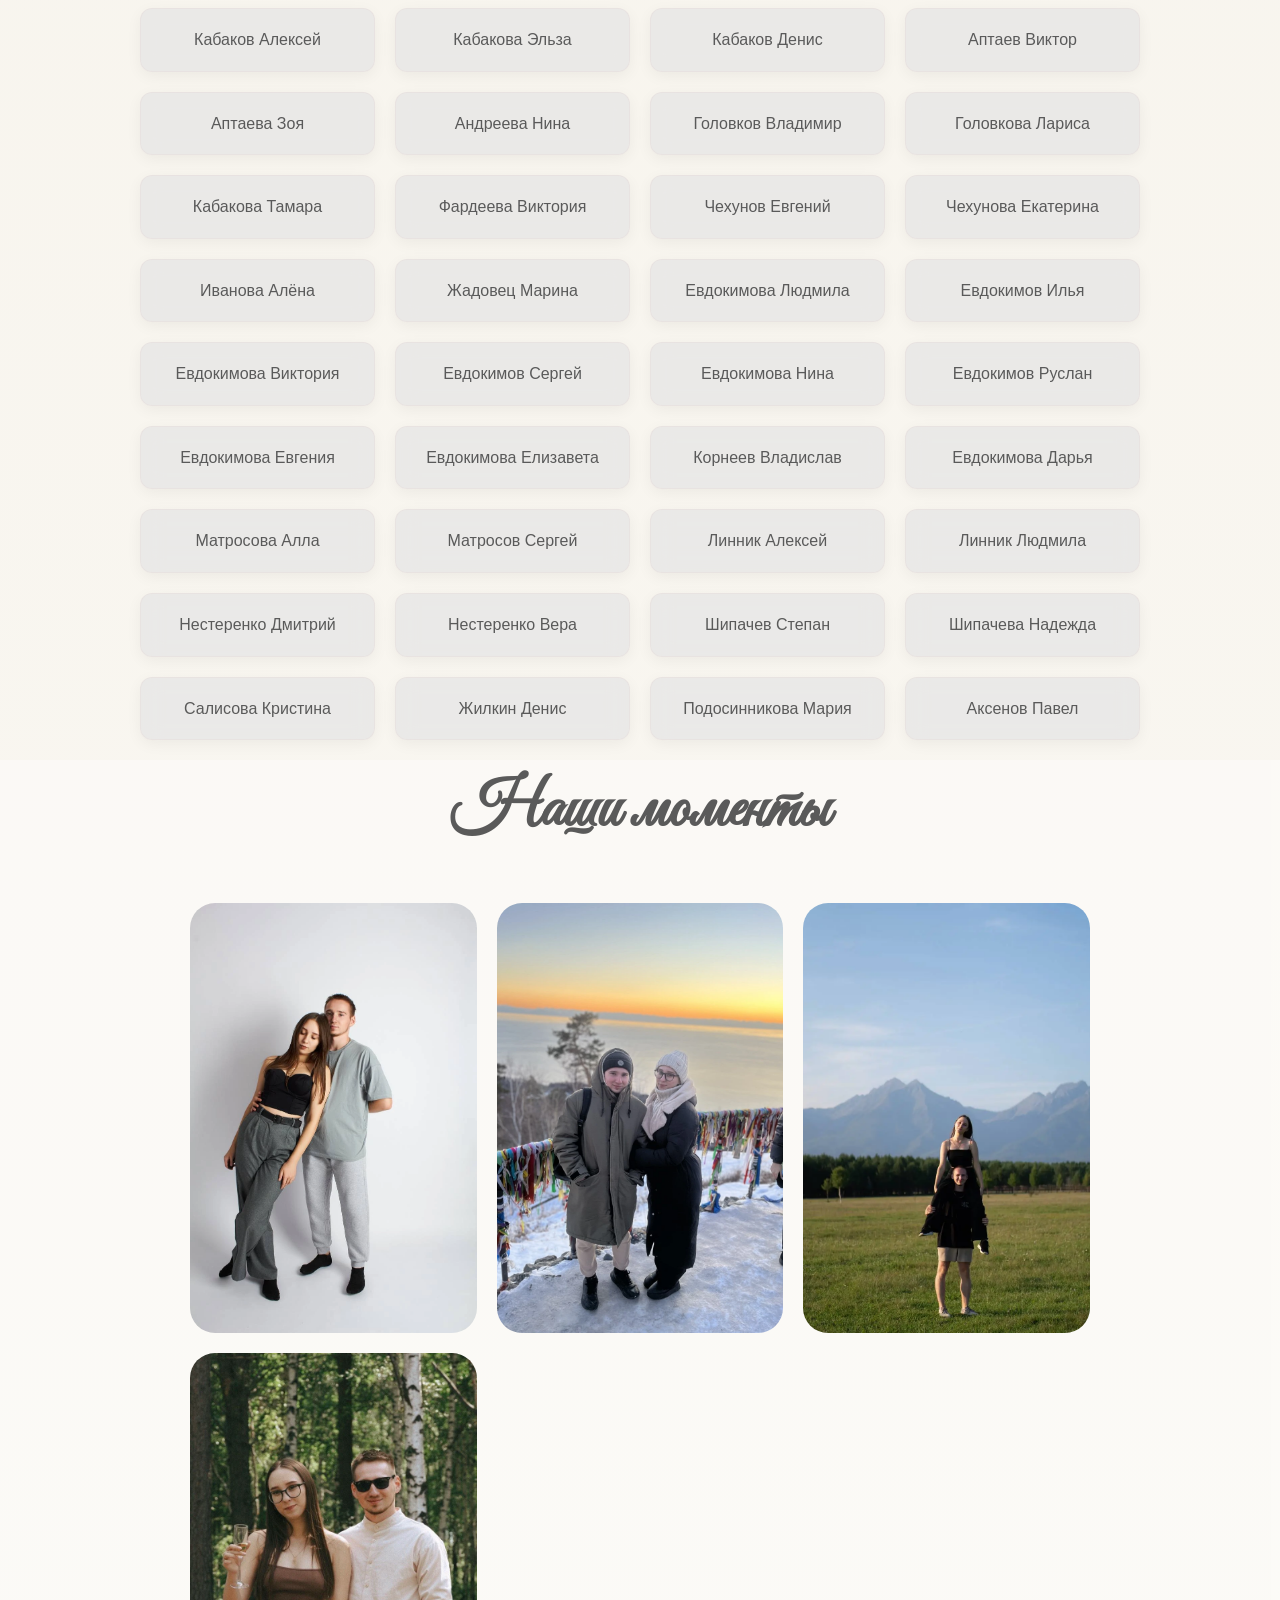
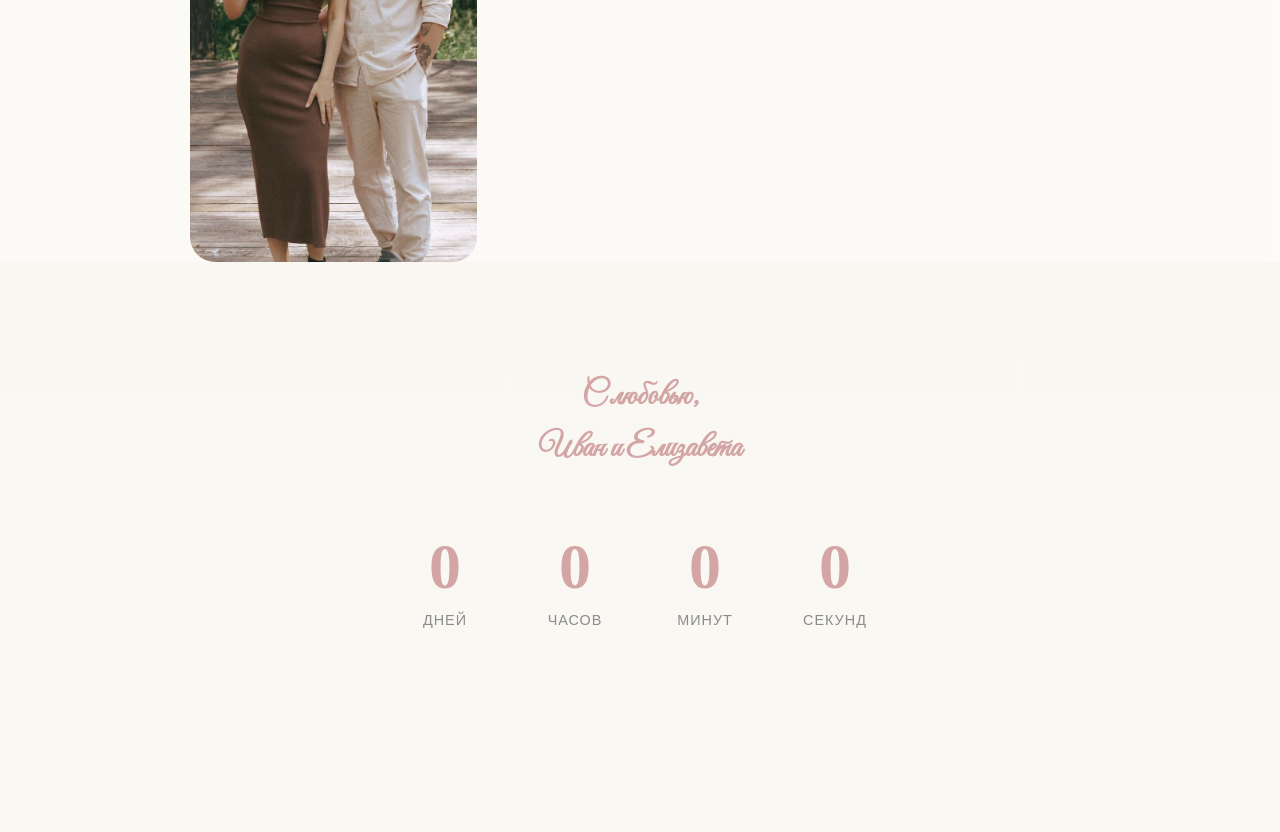
==== commit d5a69078: "Merge branch 'main' of https://github.com/DeadFuzez8/the-evdokimovs" ====
--- a/index.html
+++ b/index.html
@@ -443,6 +443,6 @@
         </div>
 </section>
     <script src="supabase.js" defer></script>
-    <script src="script.min.js?v=8" defer></script>
+    <script src="script.js?v=9" defer></script>
 </body>
 </html>
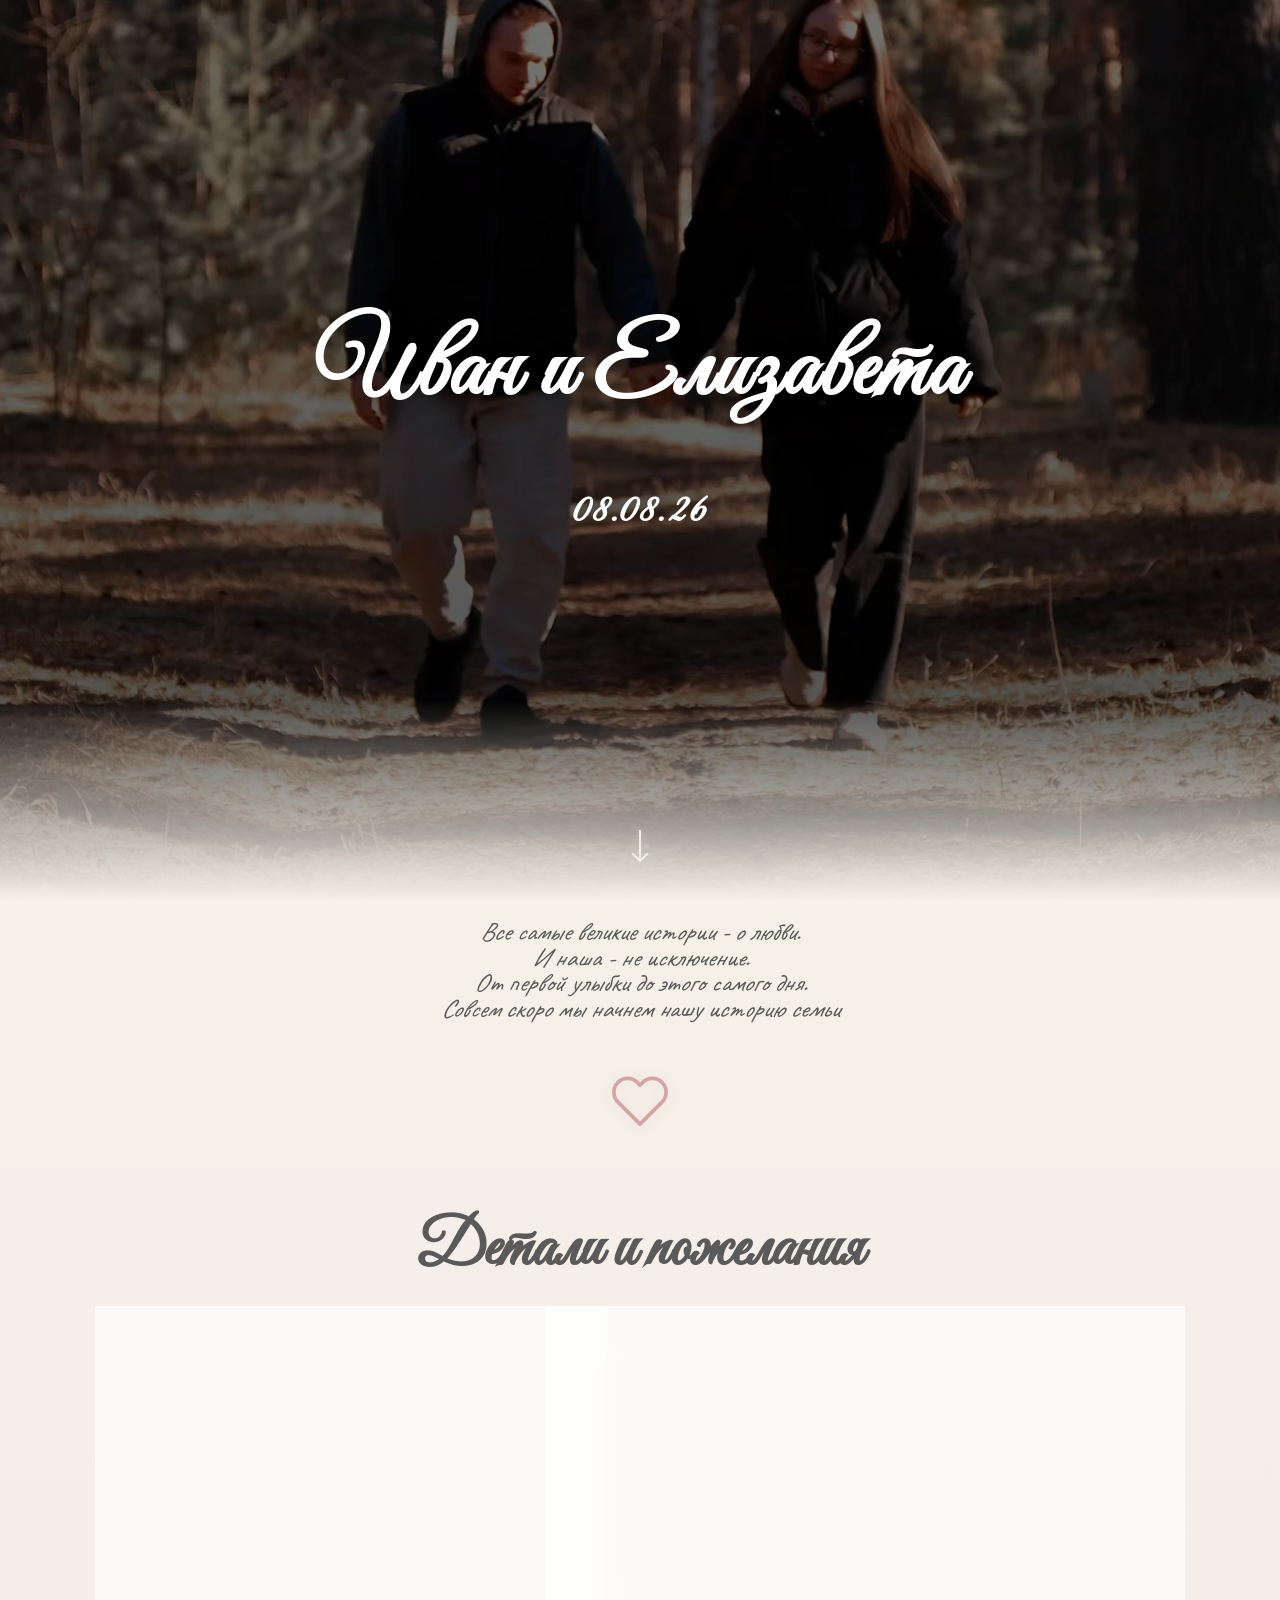
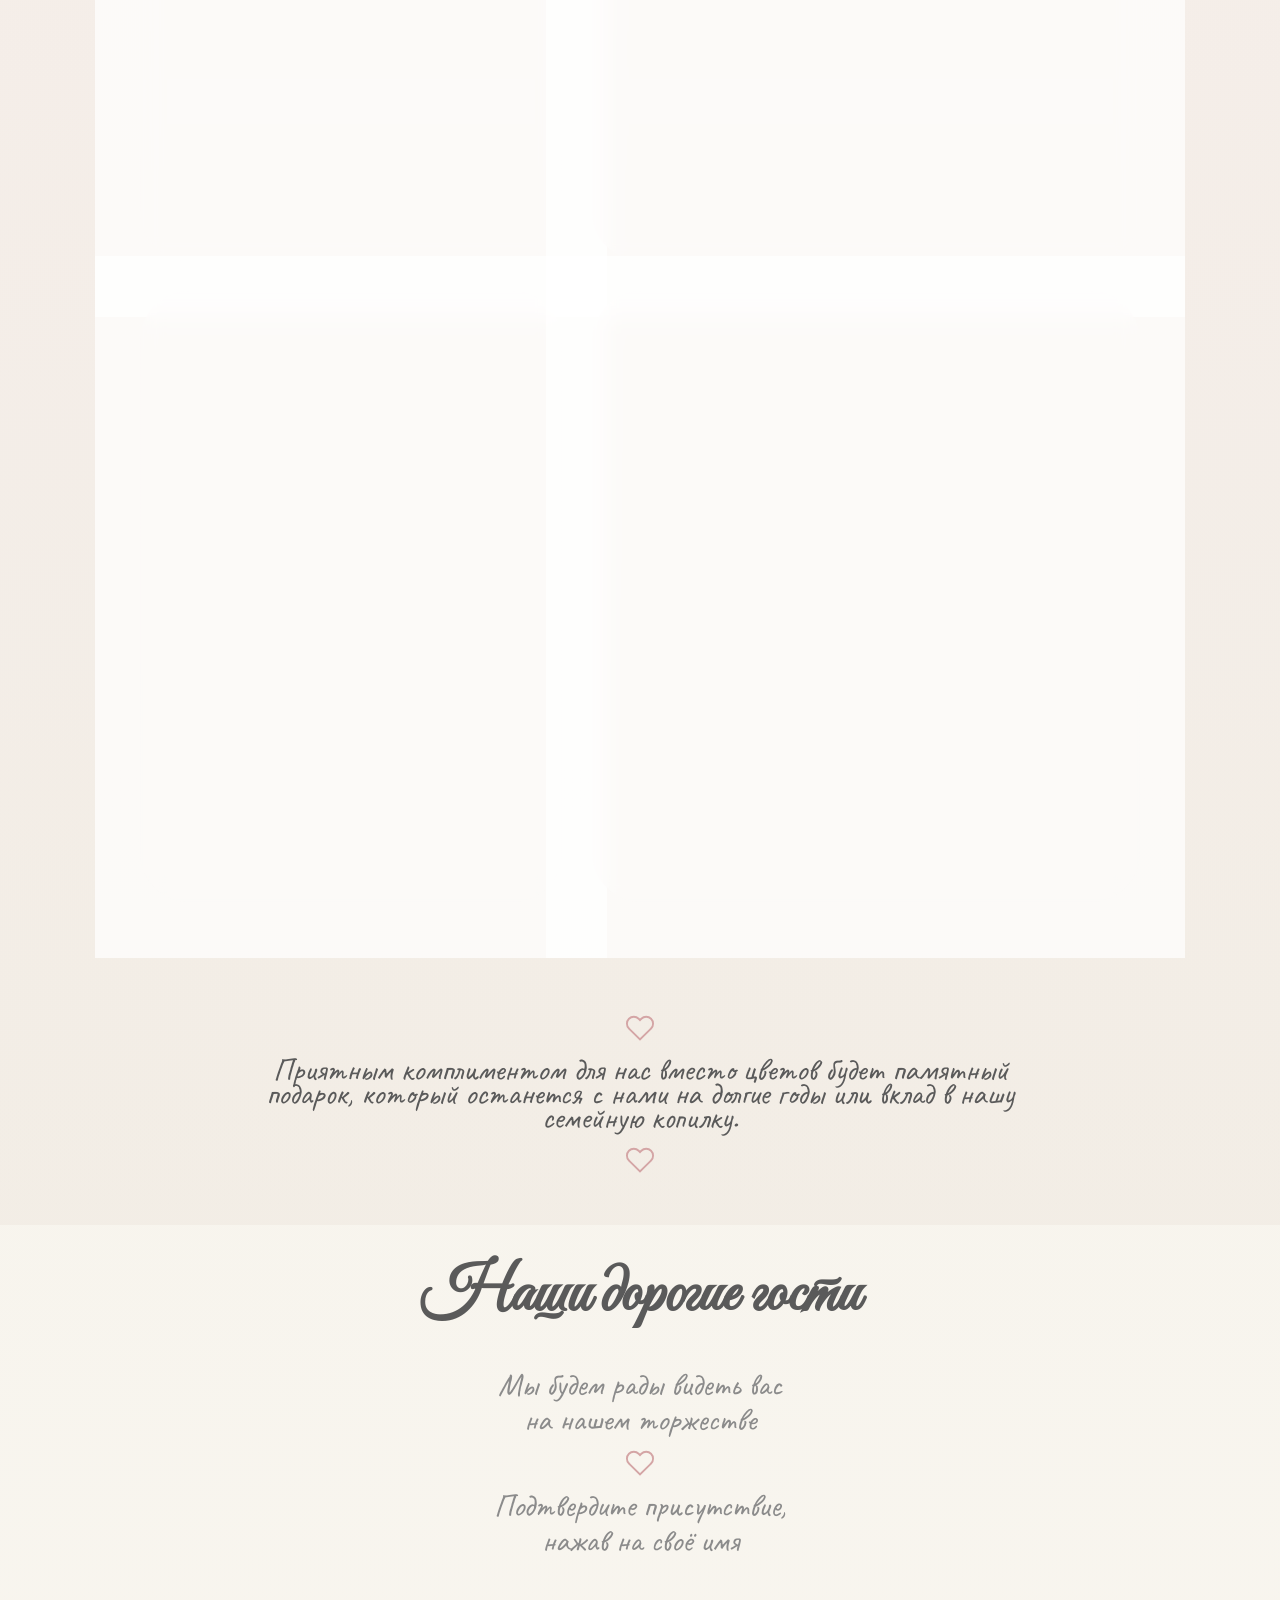
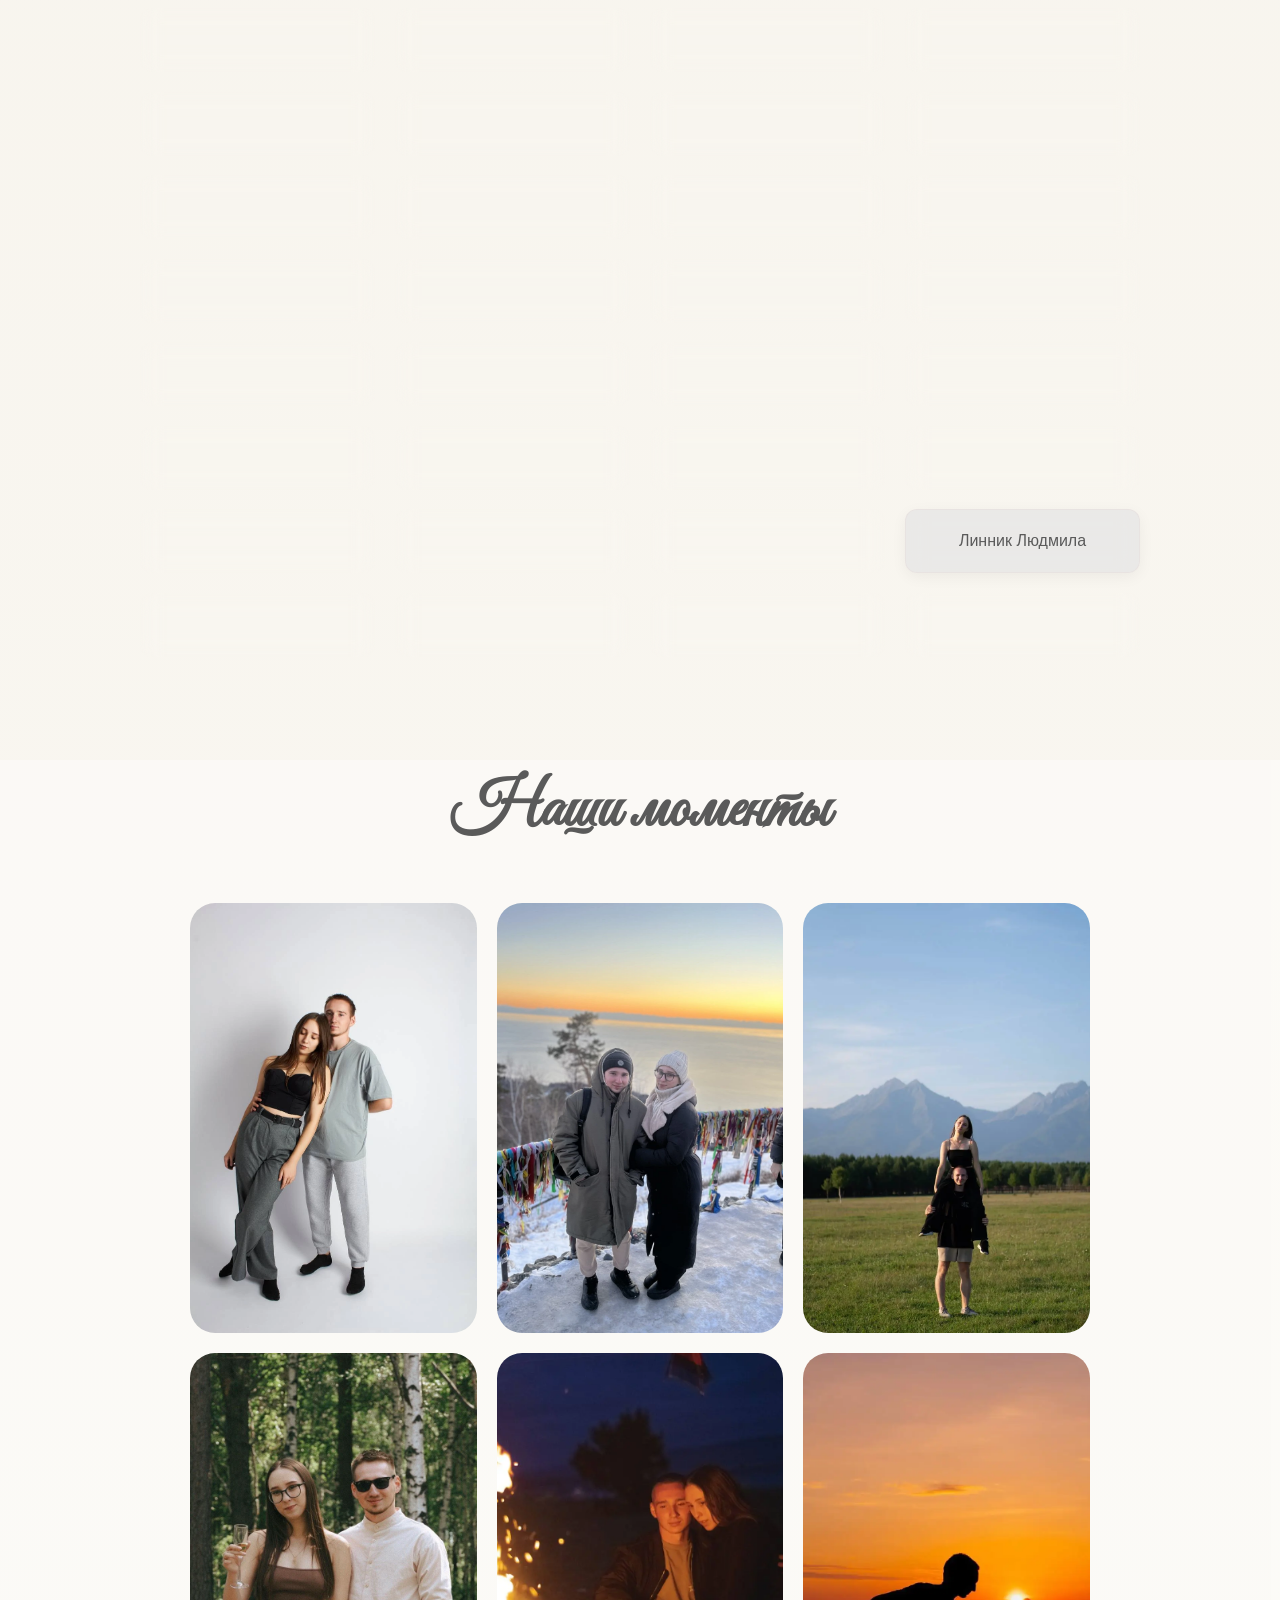
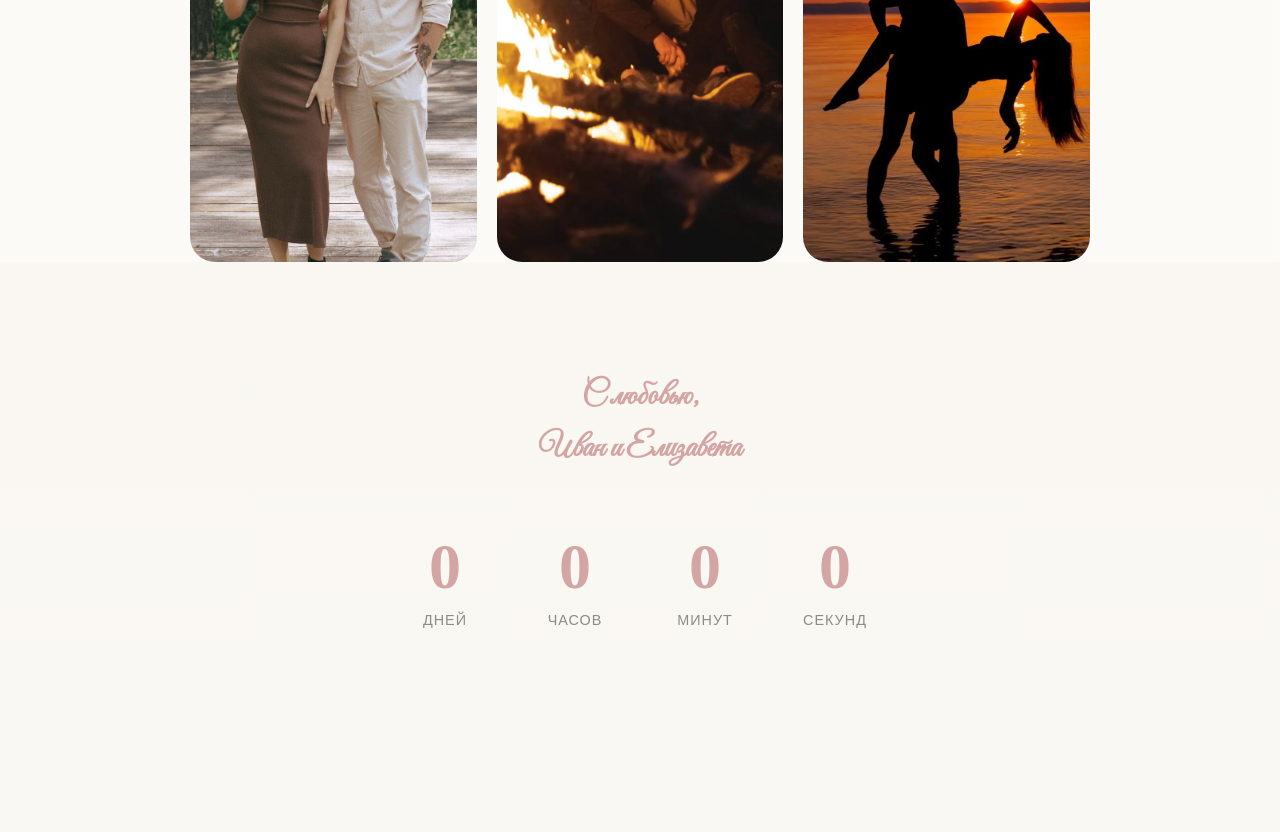
==== commit 0c8a870e: "Фикс ФИО" ====
--- a/index.html
+++ b/index.html
@@ -281,18 +281,18 @@
                 <div class="guest-item" data-guest="Кабаков Денис">Кабаков Денис</div>
                 <div class="guest-item" data-guest="Аптаев Виктор">Аптаев Виктор</div>
                 <div class="guest-item" data-guest="Аптаева Зоя">Аптаева Зоя</div>
-                <div class="guest-item" data-guest="Петрова Нина">Андреева Нина</div>
+                <div class="guest-item" data-guest="Андреева Нина">Андреева Нина</div>
                 <div class="guest-item" data-guest="Головков Владимир">Головков Владимир</div>
                 <div class="guest-item" data-guest="Головкова Лариса">Головкова Лариса</div>
                 <div class="guest-item" data-guest="Кабакова Тамара">Кабакова Тамара</div>
                 <div class="guest-item" data-guest="Фардеева Виктория">Фардеева Виктория</div>
-                <div class="guest-item" data-guest="Фардеева Виктория">Чехунов Евгений</div>
-                <div class="guest-item" data-guest="Фардеева Виктория">Чехунова Екатерина</div>
-                <div class="guest-item" data-guest="Фардеева Виктория">Иванова Алёна</div>
-                <div class="guest-item" data-guest="Фардеева Виктория">Жадовец Марина</div>
+                <div class="guest-item" data-guest="Чехунов Евгений">Чехунов Евгений</div>
+                <div class="guest-item" data-guest="Чехунова Екатерина">Чехунова Екатерина</div>
+                <div class="guest-item" data-guest="Иванова Алёна">Иванова Алёна</div>
+                <div class="guest-item" data-guest="Жадовец Марина">Жадовец Марина</div>
                 <div class="guest-item" data-guest="Евдокимова Людмила">Евдокимова Людмила</div>
-                <div class="guest-item" data-guest="Фардеева Виктория">Евдокимов Илья</div>
-                <div class="guest-item" data-guest="Фардеева Виктория">Евдокимова Виктория</div>
+                <div class="guest-item" data-guest="Евдокимов Илья">Евдокимов Илья</div>
+                <div class="guest-item" data-guest="Евдокимова Виктория">Евдокимова Виктория</div>
                 <div class="guest-item" data-guest="Евдокимов Сергей">Евдокимов Сергей</div>
                 <div class="guest-item" data-guest="Евдокимова Нина">Евдокимова Нина</div>
                 <div class="guest-item" data-guest="Евдокимов Руслан">Евдокимов Руслан</div>
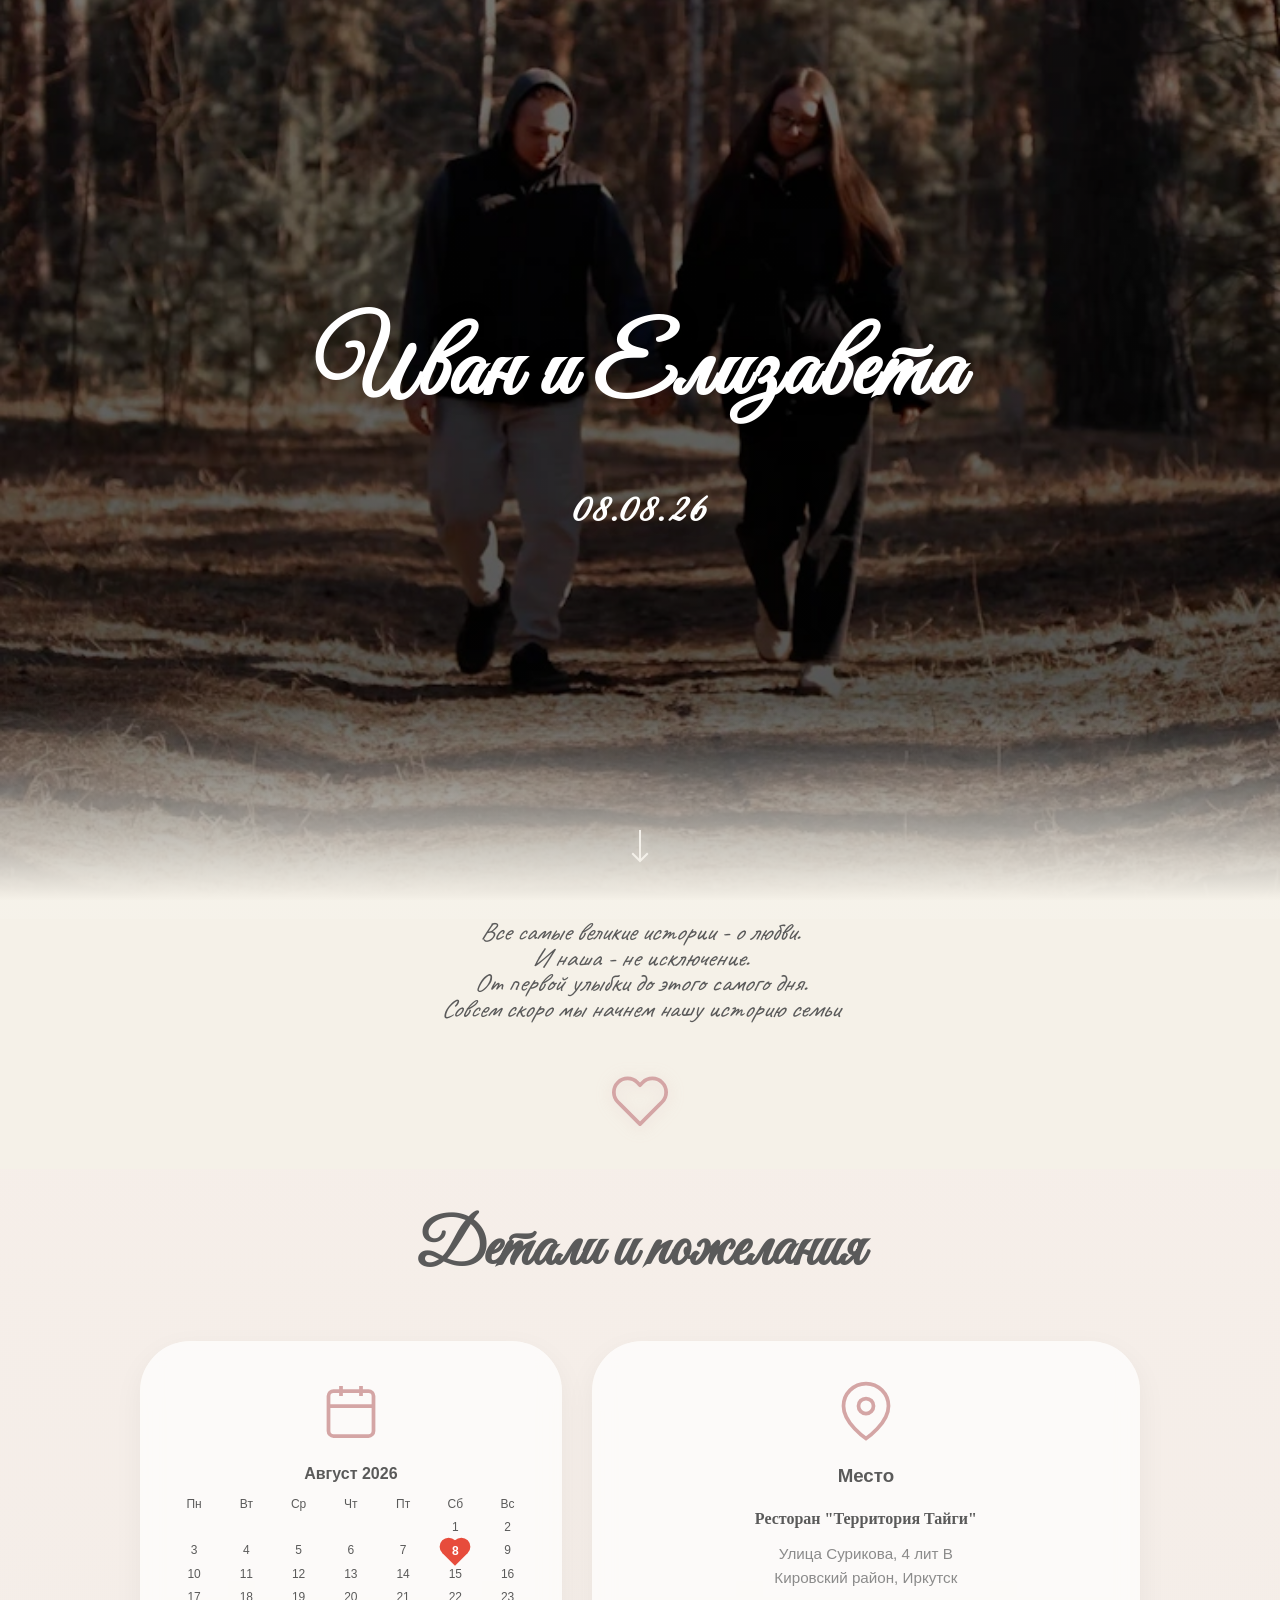
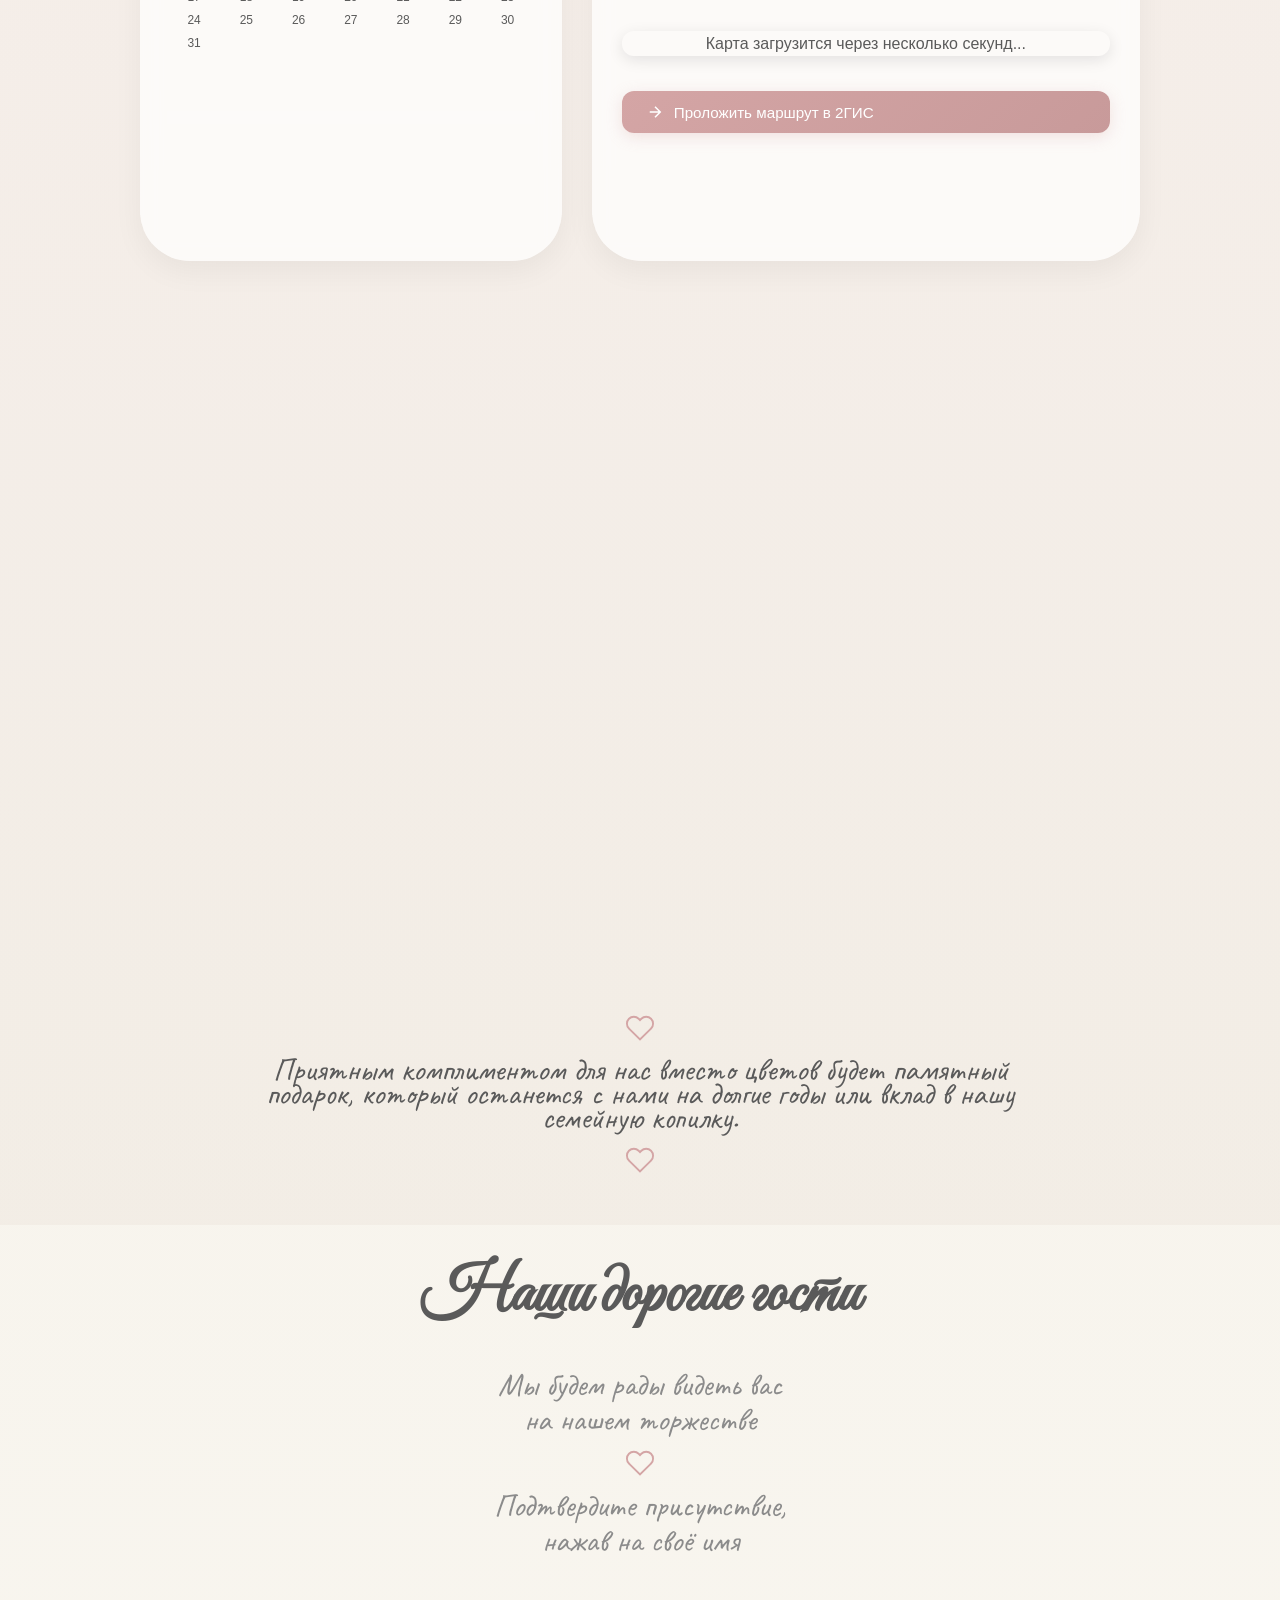
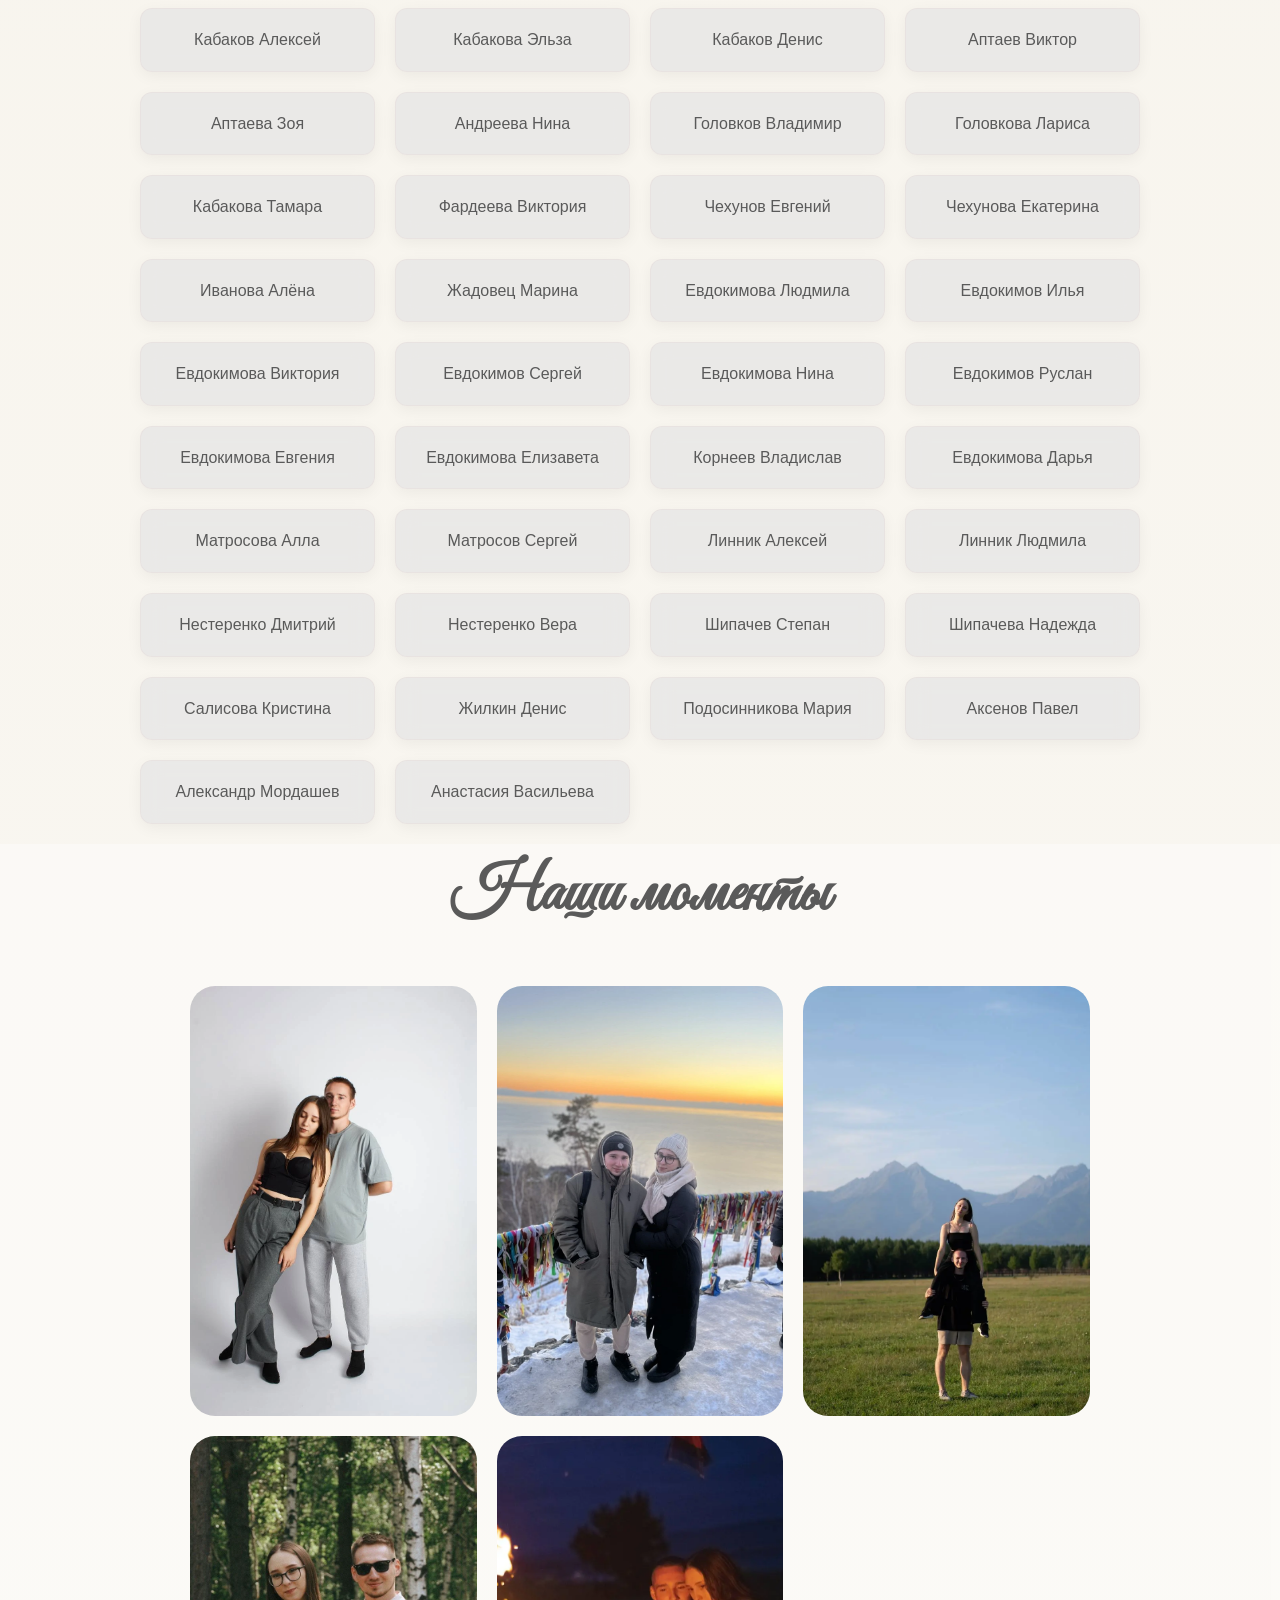
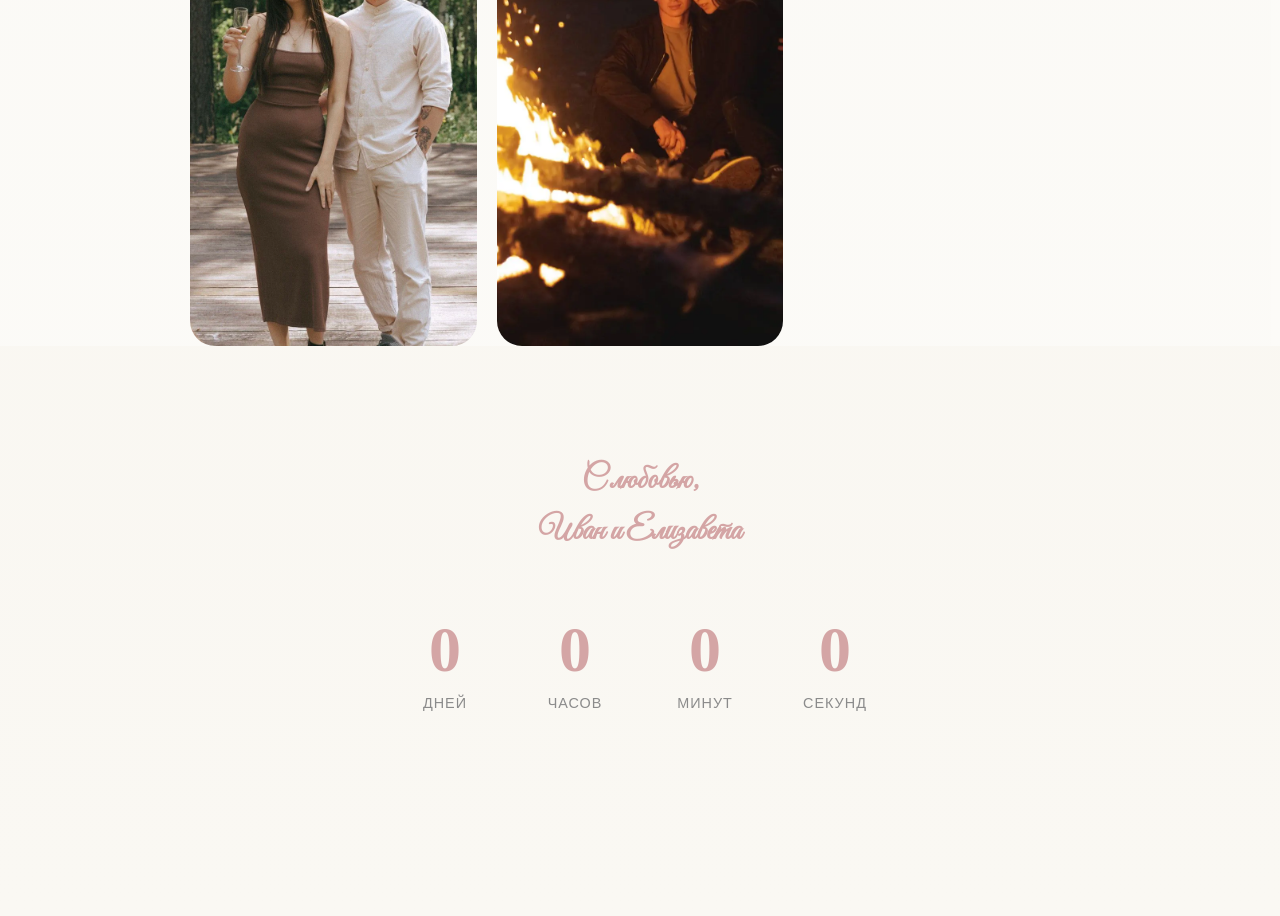
==== commit 4ddb0d91: "Добавил новых людей" ====
--- a/index.html
+++ b/index.html
@@ -312,6 +312,8 @@
                 <div class="guest-item" data-guest="Жилкин Денис">Жилкин Денис</div>
                 <div class="guest-item" data-guest="Подосинникова Мария">Подосинникова Мария</div>
                 <div class="guest-item" data-guest="Аксенов Павел">Аксенов Павел</div>
+                <div class="guest-item" data-guest="Александр Мордашев">Александр Мордашев</div>
+                <div class="guest-item" data-guest="Анастасия Васильева">Анастасия Васильева</div>
             </div>
         </div>
     </section>
